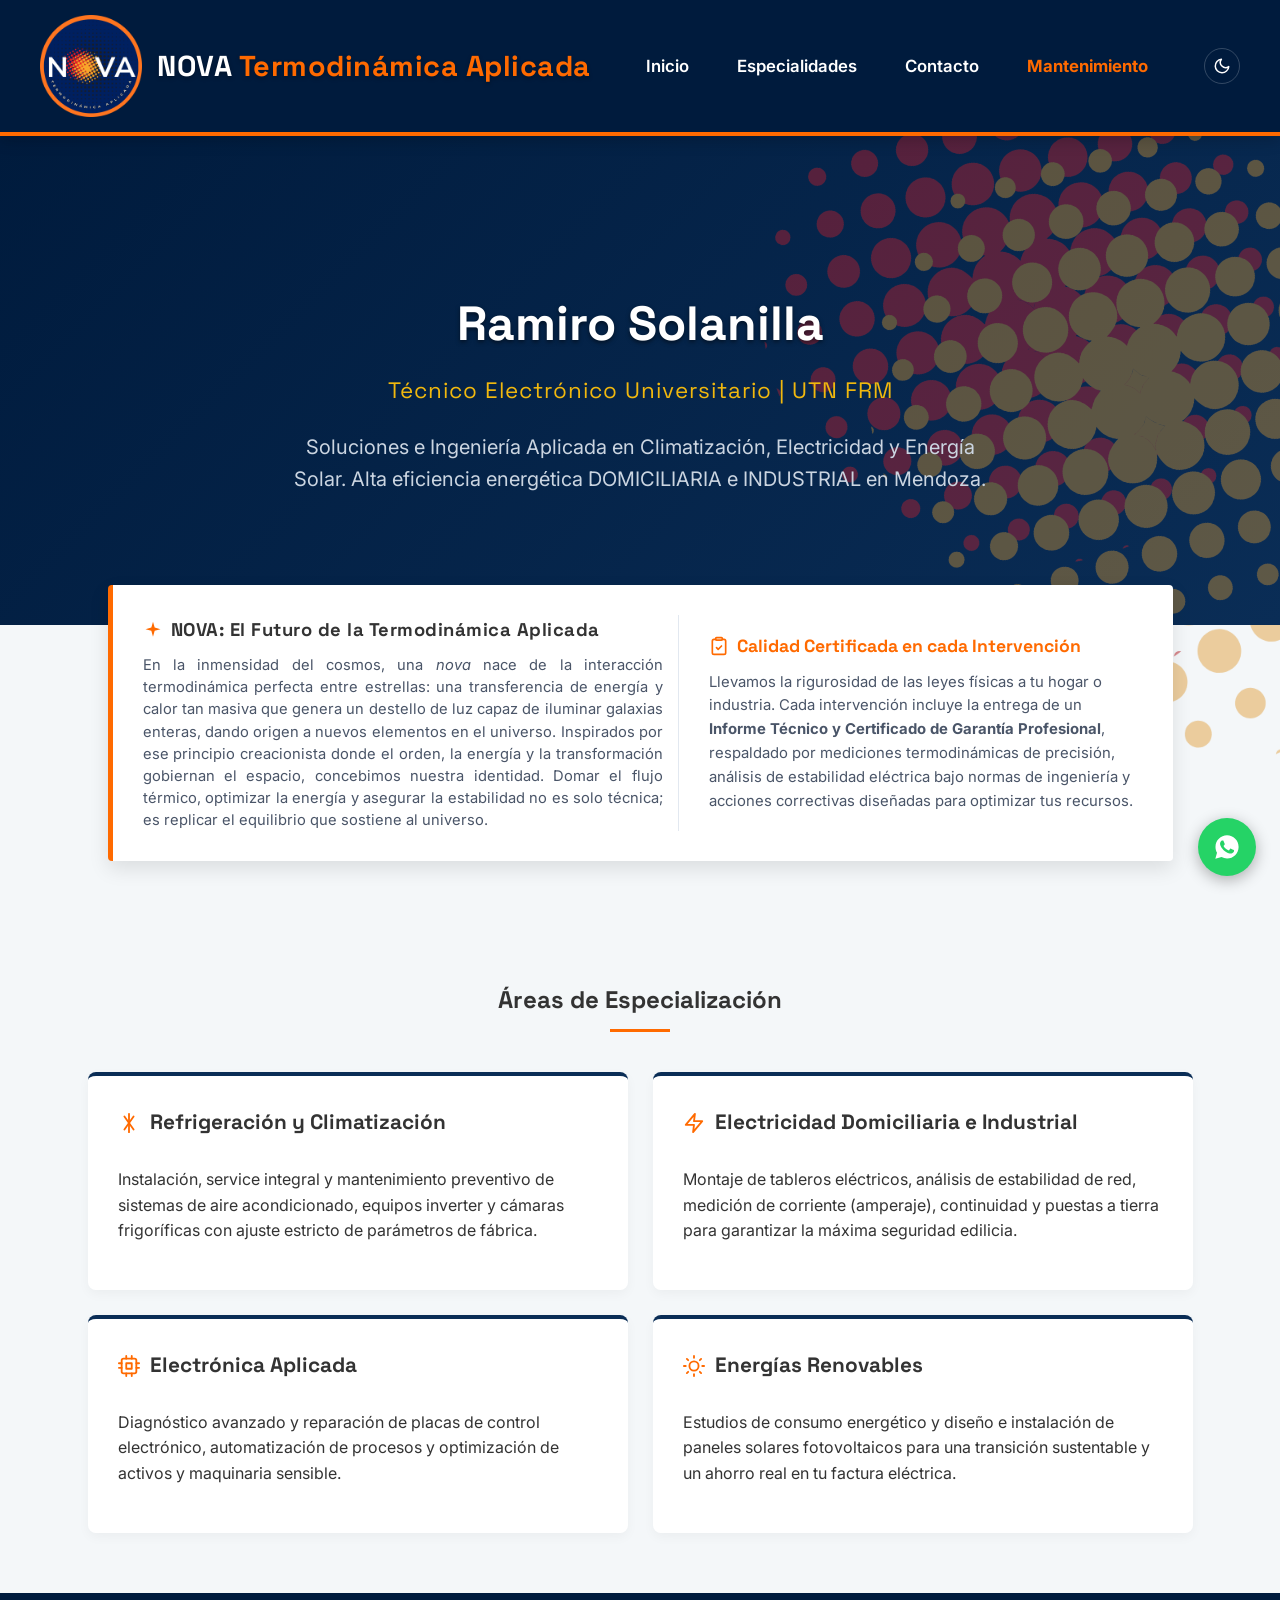
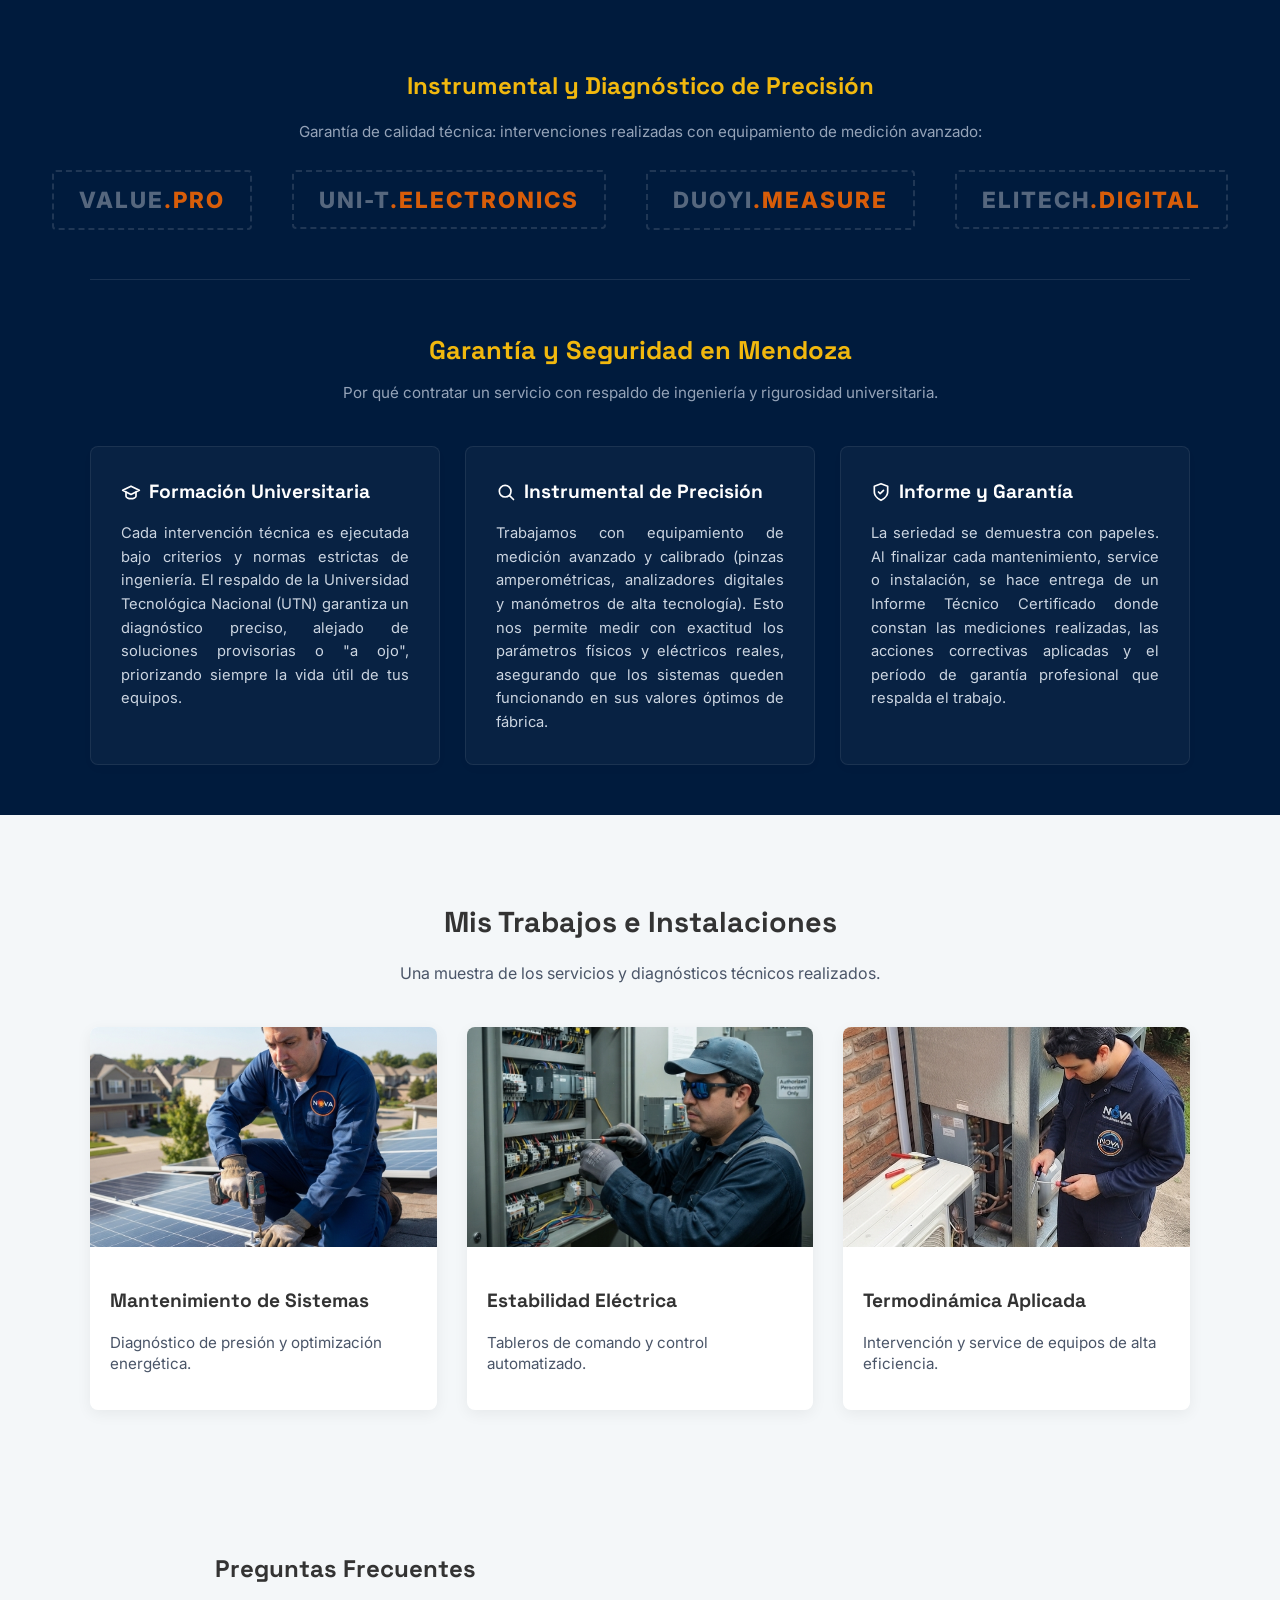
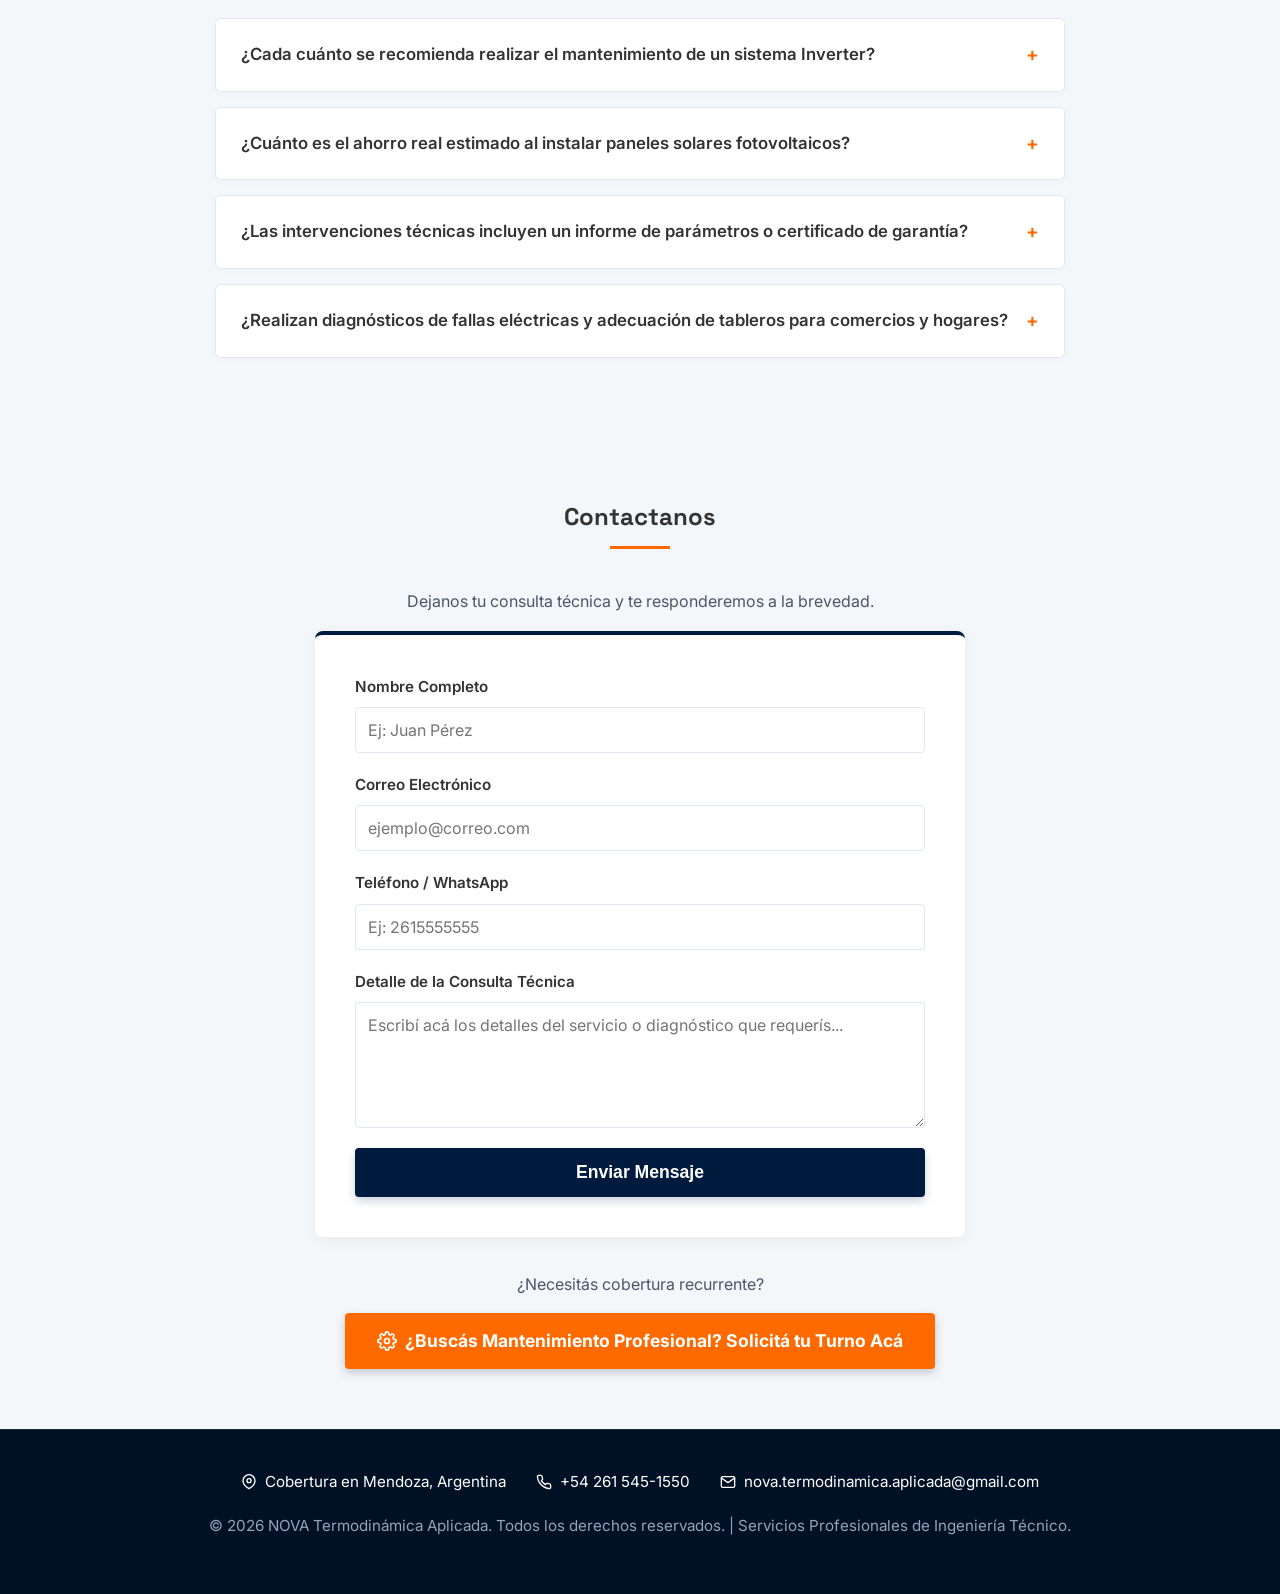
==== index.html @ b0950190 "Enrutar los envios de Sheet Monkey a las pestañas contacto/mantenimiento Sin indicar la pestaña dest" ====
<!DOCTYPE html>
<html lang="es">
<head>
    <meta charset="UTF-8">
    <meta name="viewport" content="width=device-width, initial-scale=1.0">
    <title>NOVA Termodinámica Aplicada | Ingeniería y Servicios Técnicos</title>

    <meta name="description" content="NOVA Termodinámica Aplicada: servicios técnicos de refrigeración, climatización, electricidad industrial y domiciliaria, electrónica aplicada y energías renovables en Mendoza, Argentina. Diagnóstico de precisión y garantía profesional en cada intervención.">
    <meta property="og:type" content="website">
    <meta property="og:title" content="NOVA Termodinámica Aplicada | Ingeniería y Servicios Técnicos">
    <meta property="og:description" content="Soluciones e ingeniería aplicada en climatización, electricidad y energía solar en Mendoza. Diagnóstico de precisión y garantía profesional.">
    <meta property="og:image" content="https://nova-soluciones.vercel.app/imagenes/logo-nova.png">
    <meta property="og:url" content="https://nova-soluciones.vercel.app/">
    <meta property="og:locale" content="es_AR">
    <meta name="twitter:card" content="summary">

    <link rel="icon" type="image/png" href="imagenes/logo-nova.png">

    <link rel="preconnect" href="https://fonts.googleapis.com">
    <link rel="preconnect" href="https://fonts.gstatic.com" crossorigin>
    <link href="https://fonts.googleapis.com/css2?family=Inter:wght@400;500;600;700&family=Space+Grotesk:wght@500;600;700&display=swap" rel="stylesheet">

    <link href="https://unpkg.com/aos@2.3.1/dist/aos.css" rel="stylesheet">
    <link rel="stylesheet" href="styles.css">

</head>

<body>

    <svg style="display:none;" aria-hidden="true">
        <symbol id="icono-snowflake" viewBox="0 0 24 24" fill="none" stroke="currentColor" stroke-width="2" stroke-linecap="round" stroke-linejoin="round">
            <line x1="12" y1="2" x2="12" y2="22"/><line x1="17" y1="5" x2="7" y2="19"/><line x1="7" y1="5" x2="17" y2="19"/>
        </symbol>
        <symbol id="icono-zap" viewBox="0 0 24 24" fill="none" stroke="currentColor" stroke-width="2" stroke-linecap="round" stroke-linejoin="round">
            <polygon points="13 2 3 14 12 14 11 22 21 10 12 10 13 2"/>
        </symbol>
        <symbol id="icono-cpu" viewBox="0 0 24 24" fill="none" stroke="currentColor" stroke-width="2" stroke-linecap="round" stroke-linejoin="round">
            <rect x="4" y="4" width="16" height="16" rx="2"/><rect x="9" y="9" width="6" height="6"/>
            <line x1="9" y1="1" x2="9" y2="4"/><line x1="15" y1="1" x2="15" y2="4"/>
            <line x1="9" y1="20" x2="9" y2="23"/><line x1="15" y1="20" x2="15" y2="23"/>
            <line x1="20" y1="9" x2="23" y2="9"/><line x1="20" y1="14" x2="23" y2="14"/>
            <line x1="1" y1="9" x2="4" y2="9"/><line x1="1" y1="14" x2="4" y2="14"/>
        </symbol>
        <symbol id="icono-sun" viewBox="0 0 24 24" fill="none" stroke="currentColor" stroke-width="2" stroke-linecap="round" stroke-linejoin="round">
            <circle cx="12" cy="12" r="5"/><line x1="12" y1="1" x2="12" y2="3"/><line x1="12" y1="21" x2="12" y2="23"/>
            <line x1="4.22" y1="4.22" x2="5.64" y2="5.64"/><line x1="18.36" y1="18.36" x2="19.78" y2="19.78"/>
            <line x1="1" y1="12" x2="3" y2="12"/><line x1="21" y1="12" x2="23" y2="12"/>
            <line x1="4.22" y1="19.78" x2="5.64" y2="18.36"/><line x1="18.36" y1="5.64" x2="19.78" y2="4.22"/>
        </symbol>
        <symbol id="icono-moon" viewBox="0 0 24 24" fill="none" stroke="currentColor" stroke-width="2" stroke-linecap="round" stroke-linejoin="round">
            <path d="M21 12.79A9 9 0 1 1 11.21 3 7 7 0 0 0 21 12.79z"/>
        </symbol>
        <symbol id="icono-sparkles" viewBox="0 0 24 24" fill="currentColor">
            <path d="M12 2 14 9 21 11 14 13 12 20 10 13 3 11 10 9 Z"/>
        </symbol>
        <symbol id="icono-clipboard-check" viewBox="0 0 24 24" fill="none" stroke="currentColor" stroke-width="2" stroke-linecap="round" stroke-linejoin="round">
            <path d="M9 2h6a1 1 0 0 1 1 1v1a1 1 0 0 1-1 1H9a1 1 0 0 1-1-1V3a1 1 0 0 1 1-1z"/>
            <path d="M8 4H6a2 2 0 0 0-2 2v14a2 2 0 0 0 2 2h12a2 2 0 0 0 2-2V6a2 2 0 0 0-2-2h-2"/>
            <polyline points="9 14 11 16 15 12"/>
        </symbol>
        <symbol id="icono-graduation-cap" viewBox="0 0 24 24" fill="none" stroke="currentColor" stroke-width="2" stroke-linecap="round" stroke-linejoin="round">
            <path d="M22 10 12 5 2 10l10 5 10-5z"/><path d="M6 12v5c0 1.5 3 3 6 3s6-1.5 6-3v-5"/>
        </symbol>
        <symbol id="icono-search" viewBox="0 0 24 24" fill="none" stroke="currentColor" stroke-width="2" stroke-linecap="round" stroke-linejoin="round">
            <circle cx="11" cy="11" r="7"/><line x1="21" y1="21" x2="16.65" y2="16.65"/>
        </symbol>
        <symbol id="icono-shield-check" viewBox="0 0 24 24" fill="none" stroke="currentColor" stroke-width="2" stroke-linecap="round" stroke-linejoin="round">
            <path d="M12 22s8-4 8-10V5l-8-3-8 3v7c0 6 8 10 8 10z"/><polyline points="9 12 11 14 15 10"/>
        </symbol>
        <symbol id="icono-settings" viewBox="0 0 24 24" fill="none" stroke="currentColor" stroke-width="2" stroke-linecap="round" stroke-linejoin="round">
            <circle cx="12" cy="12" r="3"/>
            <path d="M19.4 15a1.65 1.65 0 0 0 .33 1.82l.06.06a2 2 0 1 1-2.83 2.83l-.06-.06a1.65 1.65 0 0 0-1.82-.33 1.65 1.65 0 0 0-1 1.51V21a2 2 0 0 1-4 0v-.09A1.65 1.65 0 0 0 9 19.4a1.65 1.65 0 0 0-1.82.33l-.06.06a2 2 0 1 1-2.83-2.83l.06-.06a1.65 1.65 0 0 0 .33-1.82 1.65 1.65 0 0 0-1.51-1H3a2 2 0 0 1 0-4h.09A1.65 1.65 0 0 0 4.6 9a1.65 1.65 0 0 0-.33-1.82l-.06-.06a2 2 0 1 1 2.83-2.83l.06.06a1.65 1.65 0 0 0 1.82.33H9a1.65 1.65 0 0 0 1-1.51V3a2 2 0 0 1 4 0v.09a1.65 1.65 0 0 0 1 1.51 1.65 1.65 0 0 0 1.82-.33l.06-.06a2 2 0 1 1 2.83 2.83l-.06.06a1.65 1.65 0 0 0-.33 1.82V9a1.65 1.65 0 0 0 1.51 1H21a2 2 0 0 1 0 4h-.09a1.65 1.65 0 0 0-1.51 1z"/>
        </symbol>
        <symbol id="icono-map-pin" viewBox="0 0 24 24" fill="none" stroke="currentColor" stroke-width="2" stroke-linecap="round" stroke-linejoin="round">
            <path d="M21 10c0 7-9 12-9 12s-9-5-9-12a9 9 0 0 1 18 0z"/><circle cx="12" cy="10" r="3"/>
        </symbol>
        <symbol id="icono-phone" viewBox="0 0 24 24" fill="none" stroke="currentColor" stroke-width="2" stroke-linecap="round" stroke-linejoin="round">
            <path d="M22 16.92v3a2 2 0 0 1-2.18 2 19.79 19.79 0 0 1-8.63-3.07 19.5 19.5 0 0 1-6-6 19.79 19.79 0 0 1-3.07-8.67A2 2 0 0 1 4.11 2h3a2 2 0 0 1 2 1.72c.127.96.361 1.903.7 2.81a2 2 0 0 1-.45 2.11L8.09 9.91a16 16 0 0 0 6 6l1.27-1.27a2 2 0 0 1 2.11-.45c.907.339 1.85.573 2.81.7A2 2 0 0 1 22 16.92z"/>
        </symbol>
        <symbol id="icono-mail" viewBox="0 0 24 24" fill="none" stroke="currentColor" stroke-width="2" stroke-linecap="round" stroke-linejoin="round">
            <path d="M4 4h16c1.1 0 2 .9 2 2v12c0 1.1-.9 2-2 2H4c-1.1 0-2-.9-2-2V6c0-1.1.9-2 2-2z"/><polyline points="22,6 12,13 2,6"/>
        </symbol>
    </svg>

    <header>
        <div class="logo-contenedor">
            <img src="imagenes/logo-nova.png" alt="Logo NOVA Termodinámica Aplicada" class="logo-img img-lightbox">
            <h1 class="logo-texto">NOVA <span>Termodinámica Aplicada</span></h1>
        </div>
        <nav>
            <a href="#inicio">Inicio</a>
            <a href="#servicios">Especialidades</a>
            <a href="#contacto">Contacto</a>
            <a href="servicios.html" style="color: #ff6a00; font-weight: bold;">Mantenimiento</a>
        </nav>
        <button id="btn-color" class="btn-modo-oscuro" title="Cambiar modo de color"><svg width="18" height="18"><use href="#icono-moon"></use></svg></button>
    </header>

    <section id="inicio" class="hero">
        <h2>Ramiro Solanilla</h2>
        <h3>Técnico Electrónico Universitario | UTN FRM</h3>
        <p>Soluciones e Ingeniería Aplicada en Climatización, Electricidad y Energía Solar. Alta eficiencia energética DOMICILIARIA e INDUSTRIAL en Mendoza.</p>
    </section>

    <div class="badge-garantia" data-aos="fade-up">
        <div style="display: flex; flex-wrap: wrap; gap: 30px; align-items: center;">
            <div style="flex: 1.2; min-width: 280px; padding-right: 15px; border-right: 1px solid var(--borde-tarjeta);">
                <h4 style="margin: 0 0 10px 0; color: var(--texto-principal); font-size: 1.15em; letter-spacing: 0.5px; display: flex; align-items: center; gap: 8px;">
                    <svg width="20" height="20" style="color: #ff6a00; flex-shrink: 0;"><use href="#icono-sparkles"></use></svg> NOVA: El Futuro de la Termodinámica Aplicada
                </h4>
                <p style="margin: 0; font-size: 0.92em; color: var(--texto-mutado); text-align: justify; line-height: 1.5;">
                    En la inmensidad del cosmos, una <em>nova</em> nace de la interacción termodinámica perfecta entre estrellas: una transferencia de energía y calor tan masiva que genera un destello de luz capaz de iluminar galaxias enteras, dando origen a nuevos elementos en el universo. Inspirados por ese principio creacionista donde el orden, la energía y la transformación gobiernan el espacio, concebimos nuestra identidad. Domar el flujo térmico, optimizar la energía y asegurar la estabilidad no es solo técnica; es replicar el equilibrio que sostiene al universo.
                </p>
            </div>
            
            <div style="flex: 1; min-width: 280px;">
                <h4 style="margin: 0 0 10px 0; color: #ff6a00; font-size: 1.1em; display: flex; align-items: center; gap: 8px;">
                    <svg width="20" height="20" style="flex-shrink: 0;"><use href="#icono-clipboard-check"></use></svg> Calidad Certificada en cada Intervención
                </h4>
                <p style="margin: 0; font-size: 0.93em; color: var(--texto-mutado); line-height: 1.6;">
                    Llevamos la rigurosidad de las leyes físicas a tu hogar o industria. Cada intervención incluye la entrega de un <strong>Informe Técnico y Certificado de Garantía Profesional</strong>, respaldado por mediciones termodinámicas de precisión, análisis de estabilidad eléctrica bajo normas de ingeniería y acciones correctivas diseñadas para optimizar tus recursos.
                </p>
            </div>
        </div>
    </div>

    <section id="servicios" class="seccion">
        <h2 data-aos="fade-up">Áreas de Especialización</h2>
        <div class="servicios-grid">
            <div class="tarjeta" data-aos="fade-up" data-aos-delay="100">
                <h4><svg width="22" height="22" class="icono-marca"><use href="#icono-snowflake"></use></svg> Refrigeración y Climatización</h4>
                <p>Instalación, service integral y mantenimiento preventivo de sistemas de aire acondicionado, equipos inverter y cámaras frigoríficas con ajuste estricto de parámetros de fábrica.</p>
            </div>
            <div class="tarjeta" data-aos="fade-up" data-aos-delay="200">
                <h4><svg width="22" height="22" class="icono-marca"><use href="#icono-zap"></use></svg> Electricidad Domiciliaria e Industrial</h4>
                <p>Montaje de tableros eléctricos, análisis de estabilidad de red, medición de corriente (amperaje), continuidad y puestas a tierra para garantizar la máxima seguridad edilicia.</p>
            </div>
            <div class="tarjeta" data-aos="fade-up" data-aos-delay="300">
                <h4><svg width="22" height="22" class="icono-marca"><use href="#icono-cpu"></use></svg> Electrónica Aplicada</h4>
                <p>Diagnóstico avanzado y reparación de placas de control electrónico, automatización de procesos y optimización de activos y maquinaria sensible.</p>
            </div>
            <div class="tarjeta" data-aos="fade-up" data-aos-delay="400">
                <h4><svg width="22" height="22" class="icono-marca"><use href="#icono-sun"></use></svg> Energías Renovables</h4>
                <p>Estudios de consumo energético y diseño e instalación de paneles solares fotovoltaicos para una transición sustentable y un ahorro real en tu factura eléctrica.</p>
            </div>
        </div>
    </section>

    <!-- Sección de Instrumental y Respaldo Técnico Unificada -->
    <section id="aliados" class="sponsors">
        <h3 data-aos="fade-up">Instrumental y Diagnóstico de Precisión</h3>
        <p data-aos="fade-up" data-aos-delay="100">Garantía de calidad técnica: intervenciones realizadas con equipamiento de medición avanzado:</p>
        
        <div class="sponsors-grid" style="margin-bottom: 50px;">
            <div class="marca-item" data-aos="zoom-in" data-aos-delay="200">VALUE<span>.PRO</span></div>
            <div class="marca-item" data-aos="zoom-in" data-aos-delay="300">UNI-T<span>.ELECTRONICS</span></div>
            <div class="marca-item" data-aos="zoom-in" data-aos-delay="400">DUOYI<span>.MEASURE</span></div>
            <div class="marca-item" data-aos="zoom-in" data-aos-delay="500">ELITECH<span>.DIGITAL</span></div>
        </div>

        <!-- Bloque de Compromiso y Garantía adaptado al fondo oscuro -->
        <div style="max-width: 1100px; margin: 0 auto; border-top: 1px solid rgba(255,255,255,0.1); padding-top: 50px;">
            <h4 data-aos="fade-up" style="color: #f1b80e; font-size: 1.6em; margin-top: 0; margin-bottom: 10px;">Garantía y Seguridad en Mendoza</h4>
            <p data-aos="fade-up" data-aos-delay="100" style="color: #94a3b8; max-width: 700px; margin: 0 auto 40px auto; font-size: 0.95em;">
                Por qué contratar un servicio con respaldo de ingeniería y rigurosidad universitaria.
            </p>

            <div class="testimonios-grid" style="margin-top: 0;">
                
                <div class="tarjeta-testimonio" data-aos="fade-up" data-aos-delay="150" style="background: rgba(255,255,255,0.03); border-color: rgba(255,255,255,0.08);">
                    <div>
                        <h4 style="margin: 0 0 15px 0; color: #ffffff; font-size: 1.2em; display: flex; align-items: center; gap: 8px;"><svg width="20" height="20"><use href="#icono-graduation-cap"></use></svg> Formación Universitaria</h4>
                        <p class="texto-testimonio" style="font-style: normal; text-align: justify; color: #cbd5e1; margin-bottom: 0; font-size: 0.92rem; line-height: 1.6;">
                            Cada intervención técnica es ejecutada bajo criterios y normas estrictas de ingeniería. El respaldo de la Universidad Tecnológica Nacional (UTN) garantiza un diagnóstico preciso, alejado de soluciones provisorias o "a ojo", priorizando siempre la vida útil de tus equipos.
                        </p>
                    </div>
                </div>

                <div class="tarjeta-testimonio" data-aos="fade-up" data-aos-delay="250" style="background: rgba(255,255,255,0.03); border-color: rgba(255,255,255,0.08);">
                    <div>
                        <h4 style="margin: 0 0 15px 0; color: #ffffff; font-size: 1.2em; display: flex; align-items: center; gap: 8px;"><svg width="20" height="20"><use href="#icono-search"></use></svg> Instrumental de Precisión</h4>
                        <p class="texto-testimonio" style="font-style: normal; text-align: justify; color: #cbd5e1; margin-bottom: 0; font-size: 0.92rem; line-height: 1.6;">
                            Trabajamos con equipamiento de medición avanzado y calibrado (pinzas amperométricas, analizadores digitales y manómetros de alta tecnología). Esto nos permite medir con exactitud los parámetros físicos y eléctricos reales, asegurando que los sistemas queden funcionando en sus valores óptimos de fábrica.
                        </p>
                    </div>
                </div>

                <div class="tarjeta-testimonio" data-aos="fade-up" data-aos-delay="350" style="background: rgba(255,255,255,0.03); border-color: rgba(255,255,255,0.08);">
                    <div>
                        <h4 style="margin: 0 0 15px 0; color: #ffffff; font-size: 1.2em; display: flex; align-items: center; gap: 8px;"><svg width="20" height="20"><use href="#icono-shield-check"></use></svg> Informe y Garantía</h4>
                        <p class="texto-testimonio" style="font-style: normal; text-align: justify; color: #cbd5e1; margin-bottom: 0; font-size: 0.92rem; line-height: 1.6;">
                            La seriedad se demuestra con papeles. Al finalizar cada mantenimiento, service o instalación, se hace entrega de un Informe Técnico Certificado donde constan las mediciones realizadas, las acciones correctivas aplicadas y el período de garantía profesional que respalda el trabajo.
                        </p>
                    </div>
                </div>

            </div>
        </div>
    </section>

    <section id="galeria" class="seccion-galeria">
        <h2 data-aos="fade-up">Mis Trabajos e Instalaciones</h2>
        <p class="subtitulo-galeria" data-aos="fade-up" data-aos-delay="100">Una muestra de los servicios y diagnósticos técnicos realizados.</p>

        <div class="contenedor-grid">
            <div class="tarjeta-foto" data-aos="fade-up" data-aos-delay="100">
                <img src="imagenes/mantenimiento.png" alt="Mantenimiento de Sistemas" class="img-lightbox">
                <div class="info-foto">
                    <h3>Mantenimiento de Sistemas</h3>
                    <p>Diagnóstico de presión y optimización energética.</p>
                </div>
            </div>
            <div class="tarjeta-foto" data-aos="fade-up" data-aos-delay="250">
                <img src="imagenes/tablero.png" alt="Estabilidad Eléctrica" class="img-lightbox">
                <div class="info-foto">
                    <h3>Estabilidad Eléctrica</h3>
                    <p>Tableros de comando y control automatizado.</p>
                </div>
            </div>
            <div class="tarjeta-foto" data-aos="fade-up" data-aos-delay="400">
                <img src="imagenes/termo.png" alt="Termodinámica Aplicada" class="img-lightbox">
                <div class="info-foto">
                    <h3>Termodinámica Aplicada</h3>
                    <p>Intervención y service de equipos de alta eficiencia.</p>
                </div>
            </div>
        </div> 
    </section>

    <section id="faq" class="seccion-faq">
        <h2 data-aos="fade-up">Preguntas Frecuentes</h2>
        <div class="contenedor-acordeon" data-aos="fade-up" data-aos-delay="150">
            
            <div class="item-faq">
                <div class="pregunta-faq">
                    ¿Cada cuánto se recomienda realizar el mantenimiento de un sistema Inverter?
                    <span class="icono-faq">+</span>
                </div>
                <div class="respuesta-faq">
                    Para garantizar la máxima eficiencia energética y prolongar la vida útil de los componentes electrónicos, se recomienda un mantenimiento preventivo integral <strong>al menos una vez al año</strong> (idealmente antes del inicio de la temporada de verano o invierno). En entornos comerciales o industriales con alta exigencia, la revisión debe ser semestral. Esto incluye limpieza profunda de evaporadores, control de presión de refrigerante y verificación de consumos eléctricos.
                </div>
            </div>

            <div class="item-faq">
                <div class="pregunta-faq">
                    ¿Cuánto es el ahorro real estimado al instalar paneles solares fotovoltaicos?
                    <span class="icono-faq">+</span>
                </div>
                <div class="respuesta-faq">
                    Mendoza cuenta con una de las mejores radiaciones solares del país. Dependiendo del tipo de instalación (On-Grid o híbrida) y de tus hábitos de consumo, podés reducir <strong>entre un 50% y un 80% el costo de tu factura eléctrica</strong>. Además, al optimizar la termodinámica general de la propiedad, el recupero de la inversión es altamente eficiente a mediano plazo.
                </div>
            </div>

            <div class="item-faq">
                <div class="pregunta-faq">
                    ¿Las intervenciones técnicas incluyen un informe de parámetros o certificado de garantía?
                    <span class="icono-faq">+</span>
                </div>
                <div class="respuesta-faq">
                    <strong>Sí, absolutamente.</strong> Como pilar de rigurosidad de NOVA, cada servicio técnico, montaje de tablero o instalación finaliza con la entrega de un <strong>Informe Técnico Certificado</strong>. En él se detallan las mediciones de precisión realizadas (amperaje, aislamiento de puestas a tierra, presiones físicas), las acciones correctivas aplicadas y el período de garantía profesional que respalda el trabajo bajo normas de ingeniería.
                </div>
            </div>

            <div class="item-faq">
                <div class="pregunta-faq">
                    ¿Realizan diagnósticos de fallas eléctricas y adecuación de tableros para comercios y hogares?
                    <span class="icono-faq">+</span>
                </div>
                <div class="respuesta-faq">
                    Sí. Realizamos la revisión, ordenamiento y mantenimiento preventivo de tableros eléctricos existentes, detección de fugas, cortocircuitos y equilibrio de cargas monofásicas o bifásicas. Nuestro objetivo es optimizar el consumo de tus equipos (evitando saltos térmicos imprevistos) y asegurar que tu instalación eléctrica responda de manera segura ante las exigencias de los sistemas de climatización modernos.
                </div>
            </div>

        </div>
    </section>

    <section id="contacto" class="seccion">
        <!-- Título agrandado con la clase titulo-seccion -->
        <h2 data-aos="fade-up" class="titulo-seccion">Contactanos</h2>
        
        <p style="text-align: center; color: var(--texto-mutado);" class="subtitulo-contacto" data-aos="fade-up" data-aos-delay="100">
            Dejanos tu consulta técnica y te responderemos a la brevedad.
        </p>
        
        <!-- Contenedor del formulario -->
        <div class="contacto-contenedor" data-aos="fade-left">
            <form action="https://formsubmit.co/nova.termodinamica.aplicada@gmail.com" method="POST" class="formulario-contacto">

                <input type="hidden" name="origen" value="Web-Contacto-Principal">
                <input type="hidden" name="_next" value="https://nova-soluciones.vercel.app/gracias.html">
                <input type="hidden" name="_captcha" value="false">

                <div class="grupo-input">
                    <label for="nombre">Nombre Completo</label>
                    <input type="text" id="nombre" name="nombre" placeholder="Ej: Juan Pérez" required>
                </div>

                <div class="grupo-input">
                    <label for="email">Correo Electrónico</label>
                    <input type="email" id="email" name="email" placeholder="ejemplo@correo.com" required>
                </div>

                <div class="grupo-input">
                    <label for="telefono">Teléfono / WhatsApp</label>
                    <input type="tel" id="telefono" name="telefono" placeholder="Ej: 2615555555">
                </div>

                <div class="grupo-input">
                    <label for="mensaje">Detalle de la Consulta Técnica</label>
                    <textarea id="mensaje" name="mensaje" rows="5" placeholder="Escribí acá los detalles del servicio o diagnóstico que requerís..." required></textarea>
                </div>

                <button type="submit" class="btn-enviar">Enviar Mensaje</button>
            </form>
        </div>

        <!-- El botón naranja movido al final del cuadro -->
        <div style="text-align: center; margin-top: 35px;" data-aos="fade-up">
            <p class="subtitulo-contacto" style="margin-bottom: 15px; color: var(--texto-mutado);">¿Necesitás cobertura recurrente?</p>
            <a href="servicios.html" class="btn-enviar" style="text-decoration: none; display: inline-flex; align-items: center; justify-content: center; gap: 8px; width: auto; padding: 14px 32px; background-color: #ff6a00; border-color: #ff6a00;">
                <svg width="20" height="20" style="flex-shrink: 0;"><use href="#icono-settings"></use></svg> ¿Buscás Mantenimiento Profesional? Solicitá tu Turno Acá
            </a>
        </div>
    </section>

    <div id="lightbox" class="lightbox-modal">
        <span class="lightbox-cerrar" id="lightbox-cerrar">&times;</span>
        <img class="lightbox-imagen" id="lightbox-img" src="" alt="Vista ampliada">
    </div>

    <a href="https://wa.me/5492615451550?text=Hola%20Ramiro%2C%20visit%C3%A9%20tu%20p%C3%A1gina%20web%20y%20me%20gustar%C3%ADa%20solicitar%20informaci%C3%B3n%20sobre%20el%20siguiente%20proyecto"
       class="whatsapp-flotante" target="_blank" rel="noopener" aria-label="Contactar por WhatsApp">
        <svg viewBox="0 0 24 24" width="28" height="28" fill="#ffffff" aria-hidden="true">
            <path d="M12.04 2C6.58 2 2.13 6.45 2.13 11.91c0 1.75.46 3.45 1.32 4.95L2 22l5.29-1.39a9.87 9.87 0 0 0 4.75 1.21h.01c5.46 0 9.9-4.45 9.9-9.91C21.96 6.45 17.5 2 12.04 2zm5.8 14.15c-.25.7-1.24 1.28-1.99 1.44-.53.11-1.22.2-3.55-.76-2.98-1.23-4.9-4.24-5.05-4.44-.15-.2-1.21-1.61-1.21-3.07 0-1.46.77-2.18 1.04-2.48.27-.3.6-.37.8-.37.2 0 .4 0 .57.01.18.01.43-.07.67.51.25.6.85 2.06.92 2.21.07.15.12.33.02.53-.1.2-.15.33-.3.5-.15.18-.31.4-.44.53-.15.15-.3.3-.13.6.17.3.76 1.25 1.63 2.02 1.12 1 2.06 1.31 2.36 1.46.3.15.48.13.66-.08.18-.2.75-.87.95-1.17.2-.3.4-.25.66-.15.27.1 1.71.81 2 .96.3.15.49.22.56.34.08.13.08.72-.17 1.42z"/>
        </svg>
    </a>

    <footer>
        <div class="info-contacto">
            <span><svg width="16" height="16"><use href="#icono-map-pin"></use></svg> Cobertura en Mendoza, Argentina</span>
            <span><svg width="16" height="16"><use href="#icono-phone"></use></svg> +54 261 545-1550</span>
            <span><svg width="16" height="16"><use href="#icono-mail"></use></svg> nova.termodinamica.aplicada@gmail.com</span>
        </div>
        <p>&copy; 2026 NOVA Termodinámica Aplicada. Todos los derechos reservados. | Servicios Profesionales de Ingeniería Técnico.</p>
    </footer>

    <script src="https://unpkg.com/aos@2.3.1/dist/aos.js"></script>

    <script>
        // Ajusta el espacio superior según la altura real del header fijo (cambia entre PC y celular)
        function ajustarAlturaHeader() {
            const header = document.querySelector('header');
            if (header) {
                document.documentElement.style.setProperty('--header-height', header.offsetHeight + 'px');
            }
        }
        ajustarAlturaHeader();
        window.addEventListener('load', ajustarAlturaHeader);
        window.addEventListener('resize', ajustarAlturaHeader);

        // Copia en paralelo a Sheet Monkey (planilla de Google Sheets) cada vez que
        // se envía el formulario. No reemplaza el envío normal a formsubmit.co (que
        // sigue mandando el correo y sigue redirigiendo a gracias.html): esto solo
        // agrega una copia de los mismos datos a la planilla. keepalive:true hace
        // que el pedido termine de enviarse aunque la página ya esté navegando.
        // x-sheetmonkey-insert-worksheet apunta el envío a la pestaña "contacto"
        // (si no se indica, Sheet Monkey escribe en la primera pestaña de la planilla).
        document.querySelectorAll('.formulario-contacto').forEach(form => {
            form.addEventListener('submit', () => {
                try {
                    const datos = new FormData(form);
                    datos.delete('_next');
                    datos.delete('_captcha');
                    datos.append('x-sheetmonkey-insert-worksheet', 'contacto');
                    fetch('https://api.sheetmonkey.io/form/8MqC3Yp4x15hT8q4CPdYFT', {
                        method: 'POST',
                        mode: 'no-cors',
                        keepalive: true,
                        body: datos
                    });
                } catch (e) { /* no debe bloquear el envío principal */ }
            });
        });

        // Inicialización de las animaciones AOS (con resguardo: si el CDN externo
        // falla o tarda en una red móvil, no debe tapar el resto del contenido
        // ni cortar el resto del script -dark mode, galería, FAQ- que sigue abajo)
        if (typeof AOS !== 'undefined') {
            AOS.init({
                duration: 1000,
                once: true,
            });
        } else {
            document.querySelectorAll('[data-aos]').forEach(el => el.removeAttribute('data-aos'));
        }

        // Script del Modo Oscuro
        const boton = document.getElementById('btn-color');
        boton.addEventListener('click', () => {
            document.body.classList.toggle('dark-mode');
            const icono = document.body.classList.contains('dark-mode') ? 'icono-sun' : 'icono-moon';
            boton.innerHTML = `<svg width="18" height="18"><use href="#${icono}"></use></svg>`;
        });

        // Script de la Galería Dinámica (Lightbox)
        const lightbox = document.getElementById('lightbox');
        const lightboxImg = document.getElementById('lightbox-img');
        const botonCerrar = document.getElementById('lightbox-cerrar');
        const imagenesGaleria = document.querySelectorAll('.img-lightbox');

        imagenesGaleria.forEach(imagen => {
            imagen.addEventListener('click', () => {
                lightbox.classList.add('active'); 
                lightboxImg.src = imagen.src;      
                document.body.style.overflow = 'hidden'; 
            });
        });

        const cerrarLightbox = () => {
            lightbox.classList.remove('active');
            document.body.style.overflow = ''; 
        };

        botonCerrar.addEventListener('click', cerrarLightbox);
        lightbox.addEventListener('click', (e) => {
            if (e.target === lightbox) {
                cerrarLightbox();
            }
        });

        // Script de la sección FAQ (Acordeón Interactivo)
        const preguntas = document.querySelectorAll('.pregunta-faq');

        preguntas.forEach(pregunta => {
            pregunta.addEventListener('click', () => {
                const itemActual = pregunta.parentElement;
                const respuestaActual = itemActual.querySelector('.respuesta-faq');
                
                document.querySelectorAll('.item-faq').forEach(item => {
                    if (item !== itemActual && item.classList.contains('activo')) {
                        item.classList.remove('activo');
                        item.querySelector('.respuesta-faq').style.maxHeight = null;
                    }
                });

                itemActual.classList.toggle('activo');

                if (itemActual.classList.contains('activo')) {
                    respuestaActual.style.maxHeight = respuestaActual.scrollHeight + "px";
                } else {
                    respuestaActual.style.maxHeight = null;
                }
            });
        });
    </script>
</body>
---- styles.css ----
/* Paleta de colores NOVA */
        :root {
            --azul-oscuro: #001b3d;
            --azul-medio: #0a2d56;
            --naranja: #ff6a00;
            --amarillo: #f1b80e;
            --gris-claro: #f4f7f9;
            --blanco: #ffffff;
            --texto-principal: #333333;
            --texto-mutado: #4a5568;
            --borde-tarjeta: #e2e8f0;
            --fondo-tarjeta: #ffffff;
            --fondo-input: #ffffff; /* Color base para las cajas del formulario */
            --header-height: 140px; /* Se recalcula en JS según la altura real del header */
        }

        html {
            scroll-padding-top: var(--header-height); /* Evita que el header fijo tape los anclajes (#servicios, #contacto, etc.) */
            overflow-x: hidden; /* Sin esto, en Chrome mobile el viewport usado para el header fijo (width:100%) se
                                    ensancha hasta el contenido que se anima fuera de pantalla (AOS), cortando el menú */
        }

        /* Variables para Modo Oscuro */
        body.dark-mode {
            --azul-oscuro: #0b1329; 
            --azul-medio: #1e293b;
            --gris-claro: #0f172a;
            --texto-principal: #f1f5f9;
            --texto-mutado: #cbd5e1;
            --fondo-tarjeta: #0b1329;
            --borde-tarjeta: #1e293b;
            --blanco: #0b1329;
            --fondo-input: #1e293b; /* Las cajas se vuelven oscuras en modo noche */
        }

        body {
            font-family: 'Inter', 'Segoe UI', Tahoma, Geneva, Verdana, sans-serif;
            margin: 0;
            padding-top: var(--header-height); /* Deja lugar para el header fijo, siempre visible arriba */
            color: var(--texto-principal);
            line-height: 1.6;
            background-color: var(--gris-claro);
            transition: background-color 0.3s, color 0.3s;
            overflow-x: hidden;
            position: relative;
        }

        h1, h2, h3, h4, h5, h6 {
            font-family: 'Space Grotesk', 'Segoe UI', sans-serif;
        }

        /* Fondo decorativo en su propia capa (en vez de estar directo en body) para poder
           bajarle intensidad sin afectar el color de fondo real ni el contenido. */
        body::before {
            content: '';
            position: fixed;
            inset: 0;
            background-image: url('imagenes/Fondo.png');
            background-repeat: no-repeat;
            /* Posición base limpia para pantallas chicas y celulares */
            background-position: right 30% bottom 10%;
            background-size: 650px;
            opacity: 0.55;
            filter: saturate(0.7);
            pointer-events: none;
            z-index: -1;
        }

        header {
            background: var(--azul-oscuro);
            color: #ffffff;
            padding: 15px 40px;
            display: flex;
            justify-content: space-between;
            align-items: center;
            flex-wrap: wrap;
            border-bottom: 4px solid #ff6a00;
            box-shadow: 0 4px 15px rgba(0,0,0,0.2);
            position: fixed;
            top: 0;
            left: 0;
            width: 100%;
            box-sizing: border-box;
            z-index: 1000;
            transition: background 0.3s;
        }

        .logo-contenedor {
            display: flex;
            align-items: center;
            gap: 15px;
        }

        .logo-img {
            height: 102px;
            width: auto;
            object-fit: contain;
            display: block;
            cursor: pointer;
        }

        .logo-texto {
            font-size: 1.8em; 
            font-weight: bold;
            letter-spacing: 0.5px;
            text-shadow: 0 2px 4px rgba(0,0,0,0.3);
            margin: 0;
            color: #ffffff;
        }
        .logo-texto span { color: #ff6a00; }

        nav {
            display: flex;
            align-items: center;
        }

        nav a { 
            color: #ffffff; 
            margin-left: 20px; 
            text-decoration: none; 
            font-weight: 600; 
            font-size: 1.05em;
            transition: 0.3s;
            padding: 8px 14px;
            border-radius: 4px;
        }
        nav a:hover { color: var(--azul-oscuro); background-color: #ffffff; }

        .btn-modo-oscuro {
            background: transparent;
            border: 1px solid rgba(255, 255, 255, 0.2);
            color: #ffffff;
            padding: 0;
            border-radius: 50%;
            cursor: pointer;
            font-size: 1.1em;
            transition: all 0.3s ease;
            display: inline-flex;
            align-items: center;
            justify-content: center;
            width: 36px;
            height: 36px;
            box-sizing: border-box;
            margin-left: 20px; 
        }
        
        .btn-modo-oscuro:hover { 
            border-color: #ff6a00; 
            background: rgba(255, 106, 0, 0.1);
            transform: scale(1.05);
        }

        body.dark-mode .btn-modo-oscuro { 
            border-color: rgba(255, 255, 255, 0.2);
            background: transparent;
            color: #ffffff;
        }
        
        body.dark-mode .btn-modo-oscuro:hover {
            border-color: #ff6a00;
            background: rgba(255, 106, 0, 0.1);
        }

        .hero { 
            background: linear-gradient(135deg, #001b3d 0%, #0a2d56 100%);
            color: #ffffff;
            padding: 110px 20px; 
            text-align: center;
            position: relative;
            overflow: hidden;
        }
        
        .hero::after {
            content: '';
            position: absolute;
            top: -25%; 
            right: -10%;
            width: 650px; 
            height: 650px;
            background-image: url('imagenes/Fondo.png');
            background-size: contain;
            background-repeat: no-repeat;
            opacity: 0.35; 
            pointer-events: none;
            transform: rotate(15deg); 
        }

        .hero h2 { font-size: 3em; margin-bottom: 10px; position: relative; z-index: 2; text-shadow: 0 2px 4px rgba(0,0,0,0.5); }
        .hero h3 { color: #f1b80e; font-weight: 400; margin-top: 0; letter-spacing: 1px; position: relative; z-index: 2; font-size: 1.4em; }
        .hero p { max-width: 700px; margin: 20px auto; font-size: 1.25em; color: #cbd5e1; position: relative; z-index: 2; }

        .badge-garantia {
            background: var(--fondo-tarjeta);
            border-left: 5px solid #ff6a00;
            padding: 30px;
            max-width: 1000px;
            margin: -40px auto 40px auto;
            border-radius: 4px;
            box-shadow: 0 8px 20px rgba(0,0,0,0.1);
            position: relative;
            z-index: 10;
            transition: background-color 0.3s;
        }

        .seccion { padding: 60px 20px; max-width: 1200px; margin: auto; position: relative; z-index: 2; }
        .seccion h2 { text-align: center; color: var(--texto-principal); margin-bottom: 40px; position: relative; }
        .seccion h2::after { content: ''; display: block; width: 60px; height: 3px; background: #ff6a00; margin: 10px auto 0 auto; }

        .servicios-grid { display: flex; flex-wrap: wrap; gap: 25px; justify-content: center; }
        .tarjeta { 
            background: var(--fondo-tarjeta);
            border-radius: 8px; 
            padding: 30px; 
            width: 45%; 
            min-width: 280px; 
            box-sizing: border-box; 
            box-shadow: 0 4px 12px rgba(0,0,0,0.04);
            border-top: 4px solid #0a2d56;
            transition: 0.3s;
        }
        body.dark-mode .tarjeta { border-top-color: #ff6a00; }
        .tarjeta:hover { transform: translateY(-5px); border-top-color: #ff6a00; box-shadow: 0 10px 25px rgba(0,0,0,0.08); }
        .tarjeta h4 { color: var(--texto-principal); font-size: 1.3em; margin-top: 0; display: flex; align-items: center; gap: 10px; }
        .icono-marca { color: #ff6a00; flex-shrink: 0; }
        svg { vertical-align: middle; }

        .sponsors { background: #001b3d; color: #ffffff; text-align: center; padding: 50px 20px; overflow: hidden; }
        .sponsors h3 { margin-bottom: 10px; color: #f1b80e; font-size: 1.5em; }
        .sponsors p { color: #94a3b8; font-size: 0.95em; margin-bottom: 25px; }
        .sponsors-grid { display: flex; justify-content: center; gap: 40px; flex-wrap: wrap; align-items: center; opacity: 0.85; }
        .marca-item { font-size: 1.4em; font-weight: 800; letter-spacing: 2px; color: rgba(255,255,255,0.4); border: 2px dashed rgba(255,255,255,0.15); padding: 10px 25px; border-radius: 4px; }
        .marca-item span { color: #ff6a00; }

        footer { background: #001126; color: #94a3b8; text-align: center; padding: 40px 20px; font-size: 0.95em; border-top: 1px solid rgba(255,255,255,0.1); position: relative; z-index: 10; }
        .info-contacto { display: flex; justify-content: center; gap: 30px; flex-wrap: wrap; margin-bottom: 20px; color: #ffffff; }
        .info-contacto span { display: flex; align-items: center; gap: 8px; }

        .seccion-galeria { padding: 60px 20px; text-align: center; background-color: var(--gris-claro); transition: background-color 0.3s; }
        .seccion-galeria h2 { color: var(--texto-principal); font-size: 1.8rem; margin-bottom: 8px; font-weight: bold; }
        .subtitulo-galeria { color: var(--texto-mutado); font-size: 1rem; margin-bottom: 40px; }

        .contenedor-grid { display: grid; grid-template-columns: repeat(auto-fit, minmax(280px, 1fr)); gap: 30px; max-width: 1100px; margin: 0 auto; }
        
        .tarjeta-foto { 
            background: var(--fondo-tarjeta); 
            border-radius: 8px; 
            overflow: hidden; 
            box-shadow: 0 4px 15px rgba(0, 0, 0, 0.06); 
            transition: transform 0.3s ease, box-shadow 0.3s ease; 
            cursor: pointer; 
        }
        .tarjeta-foto:hover { transform: translateY(-6px); box-shadow: 0 10px 25px rgba(0, 0, 0, 0.12); }
        .tarjeta-foto img { width: 100%; height: 220px; object-fit: cover; display: block; }
        .info-foto { padding: 20px; text-align: left; }
        .info-foto h3 { color: var(--texto-principal); font-size: 1.2rem; margin-bottom: 6px; font-weight: bold; }
        .info-foto p { color: var(--texto-mutado); font-size: 0.95rem; line-height: 1.4; }

        /* Estilos de la Sección FAQ (Acordeón) */
        .seccion-faq {
            padding: 60px 20px;
            max-width: 850px;
            margin: auto;
            position: relative;
            z-index: 2;
        }
        .contenedor-acordeon {
            display: flex;
            flex-direction: column;
            gap: 15px;
            margin-top: 30px;
        }
        .item-faq {
            background: var(--fondo-tarjeta);
            border: 1px solid var(--borde-tarjeta);
            border-radius: 6px;
            overflow: hidden;
            box-shadow: 0 2px 8px rgba(0,0,0,0.02);
            transition: all 0.3s ease;
        }
        .pregunta-faq {
            padding: 20px 25px;
            display: flex;
            justify-content: space-between;
            align-items: center;
            font-weight: 600;
            font-size: 1.05rem;
            color: var(--texto-principal);
            cursor: pointer;
            user-select: none;
            transition: background-color 0.2s;
        }
        .pregunta-faq:hover {
            background-color: rgba(255, 106, 0, 0.04);
        }
        .icono-faq {
            font-size: 1.2rem;
            color: #ff6a00;
            transition: transform 0.3s ease;
        }
        .respuesta-faq {
            max-height: 0;
            overflow: hidden;
            transition: max-height 0.3s ease-out, padding 0.3s ease;
            padding: 0 25px;
            color: var(--texto-mutado);
            font-size: 0.98rem;
            border-top: 1px solid transparent;
            text-align: justify;
        }
        .item-faq.activo {
            border-color: #ff6a00;
            box-shadow: 0 4px 15px rgba(255,106,0,0.08);
        }
        .item-faq.activo .icono-faq {
            transform: rotate(45deg); 
        }
        .item-faq.activo .respuesta-faq {
            padding: 20px 25px;
            border-top-color: var(--borde-tarjeta);
        }

        /* Estilos de la Sección de Testimonios Reales */
        .seccion-testimonios {
            padding: 60px 20px;
            background: rgba(0, 27, 61, 0.03);
            position: relative;
            z-index: 2;
            transition: background 0.3s;
        }
        body.dark-mode .seccion-testimonios {
            background: rgba(15, 23, 42, 0.4);
        }
        .testimonios-grid {
            display: grid;
            grid-template-columns: repeat(auto-fit, minmax(300px, 1fr));
            gap: 25px;
            max-width: 1100px;
            margin: 30px auto 0 auto;
        }
        .tarjeta-testimonio {
            background: var(--fondo-tarjeta);
            border: 1px solid var(--borde-tarjeta);
            padding: 30px;
            border-radius: 8px;
            box-shadow: 0 4px 12px rgba(0,0,0,0.02);
            text-align: left;
            display: flex;
            flex-direction: column;
            justify-content: space-between;
            transition: transform 0.3s ease;
        }
        .tarjeta-testimonio:hover {
            transform: translateY(-4px);
        }
        .estrellas {
            color: #f1b80e;
            font-size: 1.15em;
            margin-bottom: 15px;
        }
        .texto-testimonio {
            color: var(--texto-principal);
            font-style: italic;
            font-size: 0.98rem;
            margin-bottom: 20px;
            line-height: 1.5;
        }
        .autor-testimonio {
            display: flex;
            align-items: center;
            gap: 12px;
            border-top: 1px solid var(--borde-tarjeta);
            padding-top: 15px;
        }
        .inicial-autor {
            width: 40px;
            height: 40px;
            background: #0a2d56;
            color: #ffffff;
            font-weight: bold;
            border-radius: 50%;
            display: flex;
            align-items: center;
            justify-content: center;
        }
        body.dark-mode .inicial-autor {
            background: #ff6a00;
            color: #0f172a;
        }
        .info-autor h5 {
            margin: 0;
            color: var(--texto-principal);
            font-size: 0.95rem;
        }
        .info-autor span {
            color: var(--texto-mutado);
            font-size: 0.82rem;
        }

        .contacto-contenedor { max-width: 650px; margin: 0 auto; background: var(--fondo-tarjeta); padding: 40px; border-radius: 8px; box-shadow: 0 4px 15px rgba(0,0,0,0.05); border-top: 4px solid #001b3d; transition: background-color 0.3s; box-sizing: border-box; }
        body.dark-mode .contacto-contenedor { border-top-color: #ff6a00; }
        .formulario-contacto { 
            display: flex; 
            flex-direction: column; 
            gap: 20px; 
            width: 100%; 
            max-width: 600px;  /* Esto limita el ancho en PC para que no quede gigante */
            margin: 0 auto;    /* Esto lo centra automáticamente */
            box-sizing: border-box; /* Esto evita que el padding empuje el formulario fuera de la pantalla */
}
        .grupo-input { display: flex; flex-direction: column; gap: 8px; text-align: left; width: 100%; box-sizing: border-box; }
        .grupo-input label { font-weight: 600; color: var(--texto-principal); font-size: 0.95em; }

        .grupo-input input, .grupo-input textarea, .grupo-input select {
            padding: 12px; 
            border: 1px solid var(--borde-tarjeta); 
            background-color: var(--fondo-input);
            color: var(--texto-principal);
            border-radius: 4px; 
            font-family: inherit; 
            font-size: 1em; 
            transition: 0.3s; 
            width: 100%;
            box-sizing: border-box;
        }
        .grupo-input input:focus, .grupo-input textarea:focus, .grupo-input select:focus { outline: none; border-color: #ff6a00; box-shadow: 0 0 0 3px rgba(255, 106, 0, 0.15); }

        .btn-enviar { background-color: #001b3d; color: #ffffff; border: none; padding: 14px; font-size: 1.1em; font-weight: bold; border-radius: 4px; cursor: pointer; transition: 0.3s; box-shadow: 0 4px 10px rgba(0,27,61,0.2); width: 100%; }
        body.dark-mode .btn-enviar { background-color: #ff6a00; color: #0f172a; }
        .btn-enviar:hover { background-color: #0a2d56; transform: translateY(-1px); }

        /* Estilos para el Lightbox (Pantalla Completa) */
        .lightbox-modal {
            display: none; 
            position: fixed;
            z-index: 2000; 
            top: 0;
            left: 0;
            width: 100%;
            height: 100%;
            background-color: rgba(0, 17, 38, 0.92); 
            align-items: center;
            justify-content: center;
            opacity: 0;
            transition: opacity 0.3s ease;
        }
        
        .lightbox-modal.active {
            display: flex;
            opacity: 1;
        }

        .lightbox-imagen {
            max-width: 85%;
            max-height: 80vh;
            border-radius: 6px;
            box-shadow: 0 10px 30px rgba(0,0,0,0.5);
            transform: scale(0.95);
            transition: transform 0.3s ease;
        }
        
        .lightbox-modal.active .lightbox-imagen {
            transform: scale(1);
        }

        .lightbox-cerrar {
            position: absolute;
            top: 25px;
            right: 35px;
            color: #ffffff;
            font-size: 40px;
            font-weight: bold;
            cursor: pointer;
            transition: 0.2s;
            user-select: none;
        }
        .lightbox-cerrar:hover { color: #ff6a00; transform: scale(1.1); }

        /* Botón flotante de WhatsApp: fijo abajo a la derecha, siempre accesible sin importar el scroll */
        .whatsapp-flotante {
            position: fixed;
            bottom: 24px;
            right: 24px;
            width: 58px;
            height: 58px;
            background: #25d366;
            border-radius: 50%;
            display: flex;
            align-items: center;
            justify-content: center;
            box-shadow: 0 4px 15px rgba(0,0,0,0.3);
            z-index: 900;
            transition: transform 0.2s ease, box-shadow 0.2s ease;
        }
        .whatsapp-flotante:hover {
            transform: scale(1.08);
            box-shadow: 0 6px 20px rgba(0,0,0,0.4);
        }
        @media (max-width: 768px) {
            .whatsapp-flotante { width: 52px; height: 52px; bottom: 16px; right: 16px; }
        }

        @media (max-width: 768px) {
            /* Header compacto: al quedar fijo (position: fixed) en todo momento,
               su altura le resta pantalla útil de forma permanente, así que en
               celular se achica el logo y el menú se acomoda en filas cortas
               (en vez de una sola fila con scroll horizontal, que quedaba con
               botones cortados a mitad en el borde de la pantalla). */
            header { flex-direction: column; text-align: center; padding: 10px 15px; gap: 8px; }
            .logo-contenedor { flex-direction: row; justify-content: center; gap: 10px; padding-right: 42px; box-sizing: border-box; } /* deja lugar al botón de modo oscuro, que va superpuesto arriba a la derecha */
            .logo-img { height: 74px; margin: 0; }
            .logo-texto { font-size: 1.4em; }
            nav {
                display: flex;
                flex-wrap: nowrap;
                justify-content: center;
                gap: 4px;
                width: 100%;
            }
            nav a { margin: 0; padding: 5px 6px; font-size: 0.74em; background: rgba(255, 255, 255, 0.05); border-radius: 4px; white-space: nowrap; }

            .btn-modo-oscuro {
                position: absolute;
                top: 10px;
                right: 15px;
                width: 32px;
                height: 32px;
                font-size: 0.95em;
                margin-left: 0;
            }
            
            .hero { padding: 60px 15px; }
            .hero h2 { font-size: 2.2em; }
            .hero h3 { font-size: 1.2em; }
            .hero p { font-size: 1.05em; }
            body::before { background-position: center bottom; background-size: 100%; }

            /* En celular el fondo decorativo (Fondo.png) queda centrado, justo
               detrás de los títulos de sección, y se leían mal encima de los
               círculos rojos/naranjas. Se les da una placa semitransparente
               para que el texto se destaque sin perder el fondo fijo detrás. */
            .seccion h2, .seccion-faq h2 {
                display: inline-block;
                background: rgba(255, 255, 255, 0.85);
                padding: 10px 22px;
                border-radius: 10px;
                box-shadow: 0 4px 16px rgba(0,0,0,0.06);
            }
            body.dark-mode .seccion h2, body.dark-mode .seccion-faq h2 {
                background: rgba(11, 19, 41, 0.85);
            }
            /* Mismo problema con textos "mutados" (gris, más finos) que quedan
               justo sobre el fondo decorativo: "Dejanos tu consulta..." y
               "¿Necesitás cobertura recurrente?" */
            .subtitulo-contacto {
                display: block;
                width: fit-content;
                max-width: 90%;
                margin: 0 auto;
                font-weight: 700;
                background: rgba(255, 255, 255, 0.85);
                padding: 8px 18px;
                border-radius: 10px;
                box-shadow: 0 4px 16px rgba(0,0,0,0.06);
            }
            body.dark-mode .subtitulo-contacto {
                background: rgba(11, 19, 41, 0.85);
            }

            .tarjeta { width: 100%; }
            .lightbox-cerrar { top: 15px; right: 20px; font-size: 35px; }
            .pregunta-faq { padding: 16px 20px; font-size: 0.95rem; }
        }

        /* Ajuste de precisión exclusivo para pantallas de computadora */
        @media (min-width: 1024px) {
            body::before {
                background-position: calc(100% + 180px) 20%;
                background-size: 800px;
            }
        }

                @media (max-width: 768px) {
            header {
                flex-direction: column; /* Apila el logo y el menú verticalmente en celu */
                text-align: center;
            }
            .logo-contenedor {
                width: 100%;
            }
        }

        @media (max-width: 600px) {
            main {
                padding-left: 15px !important;
                padding-right: 15px !important;
            }
        }
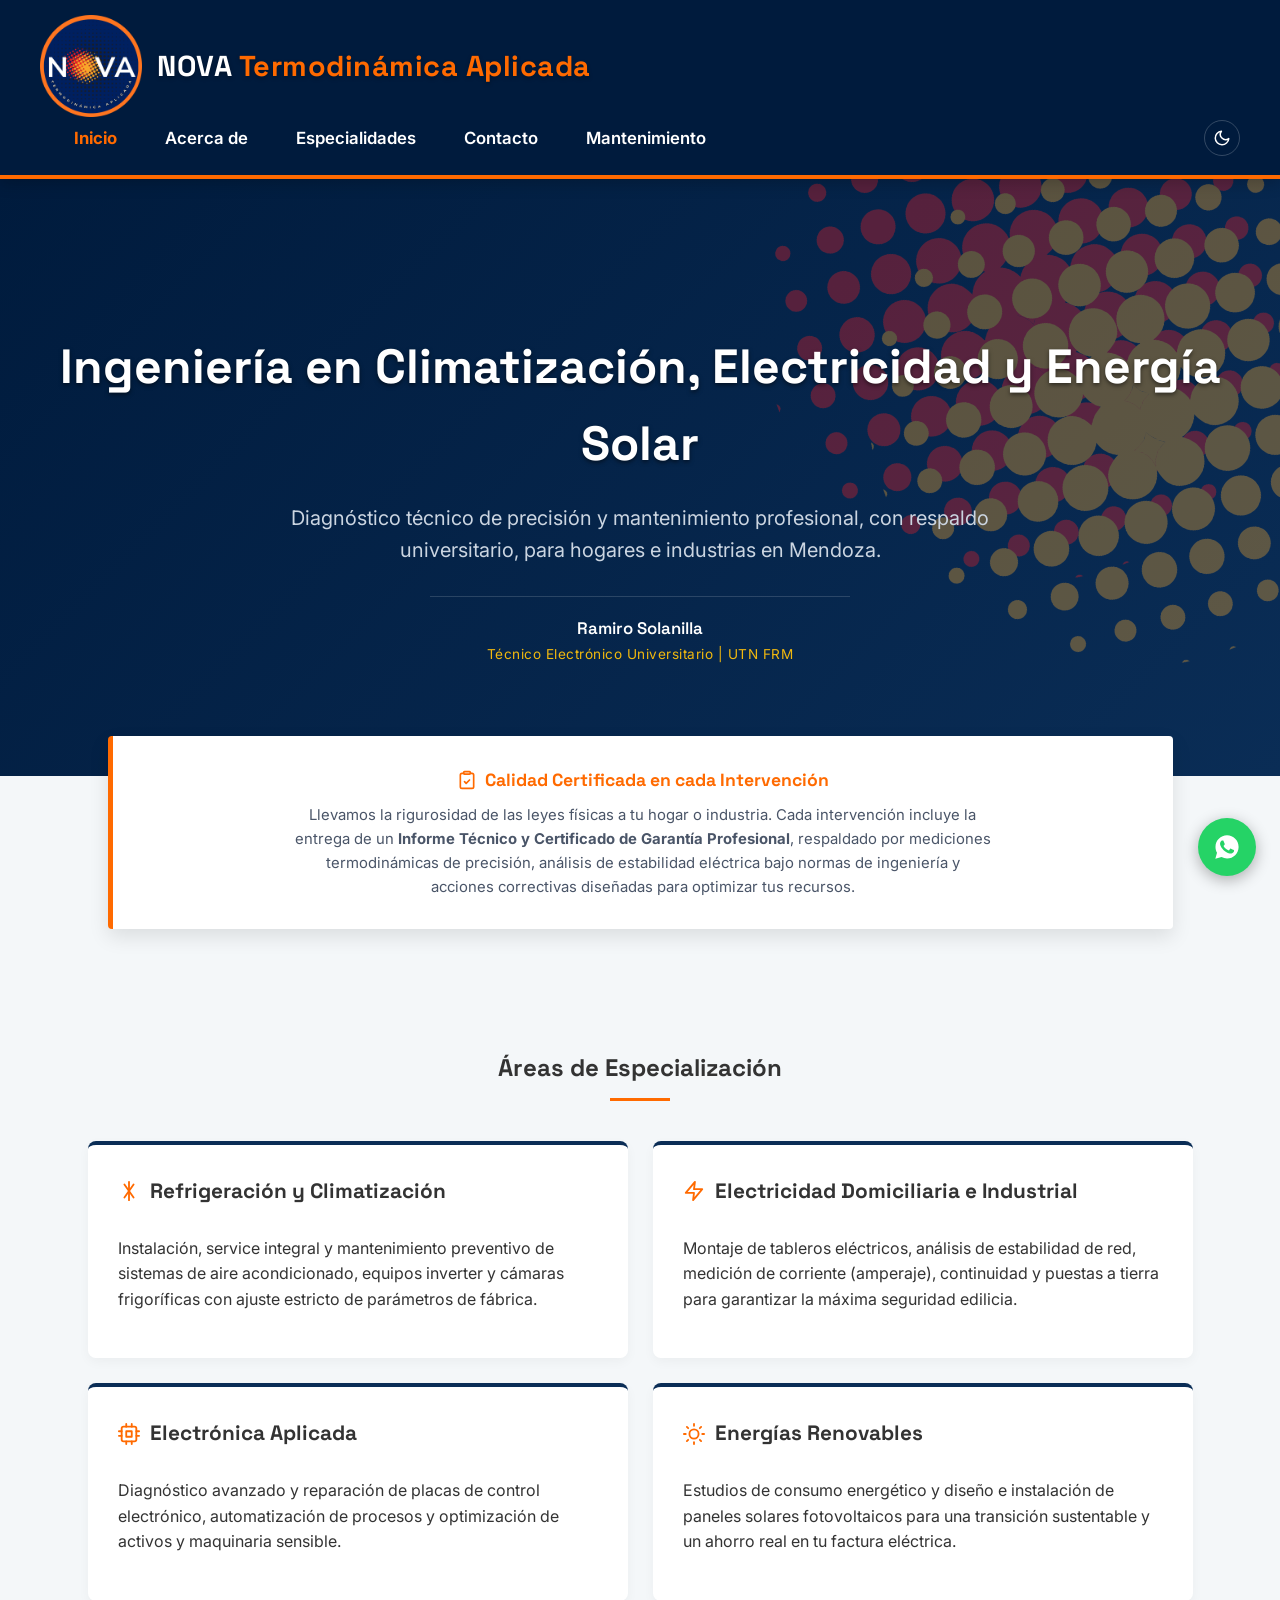
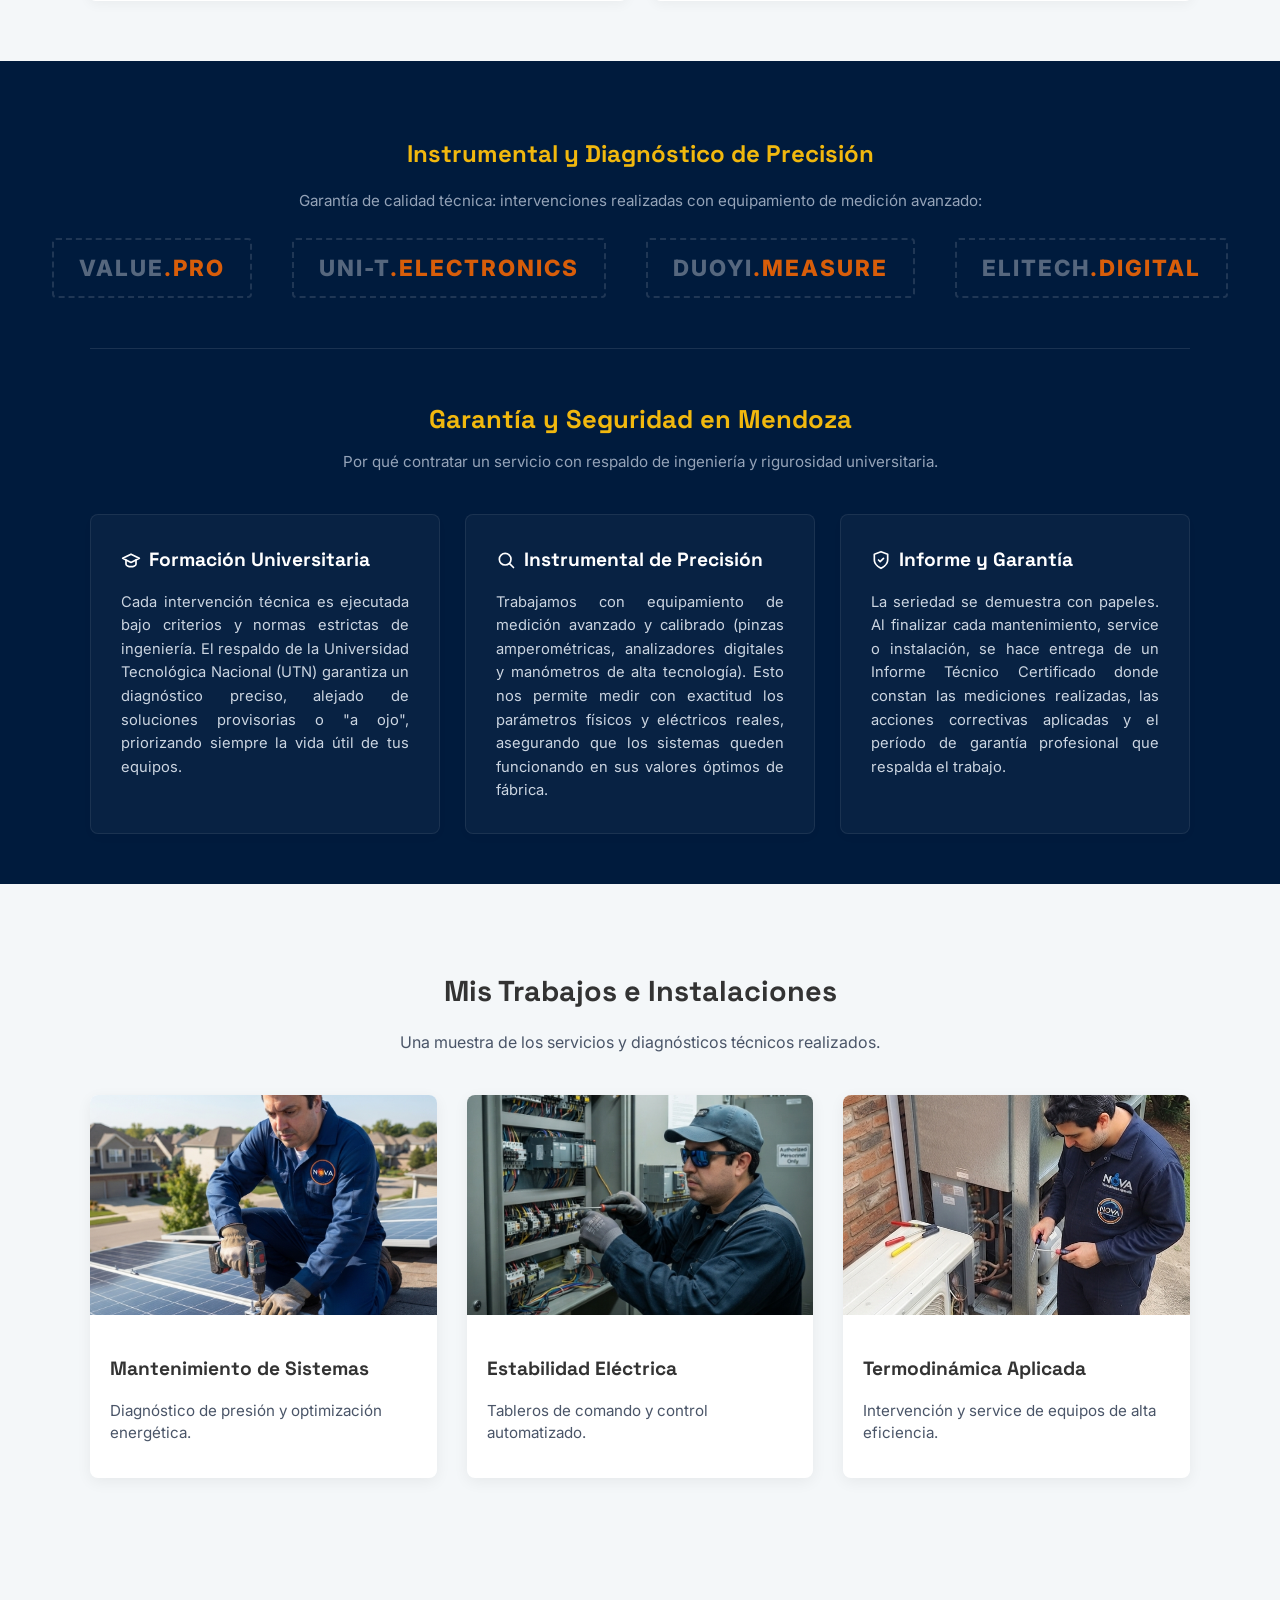
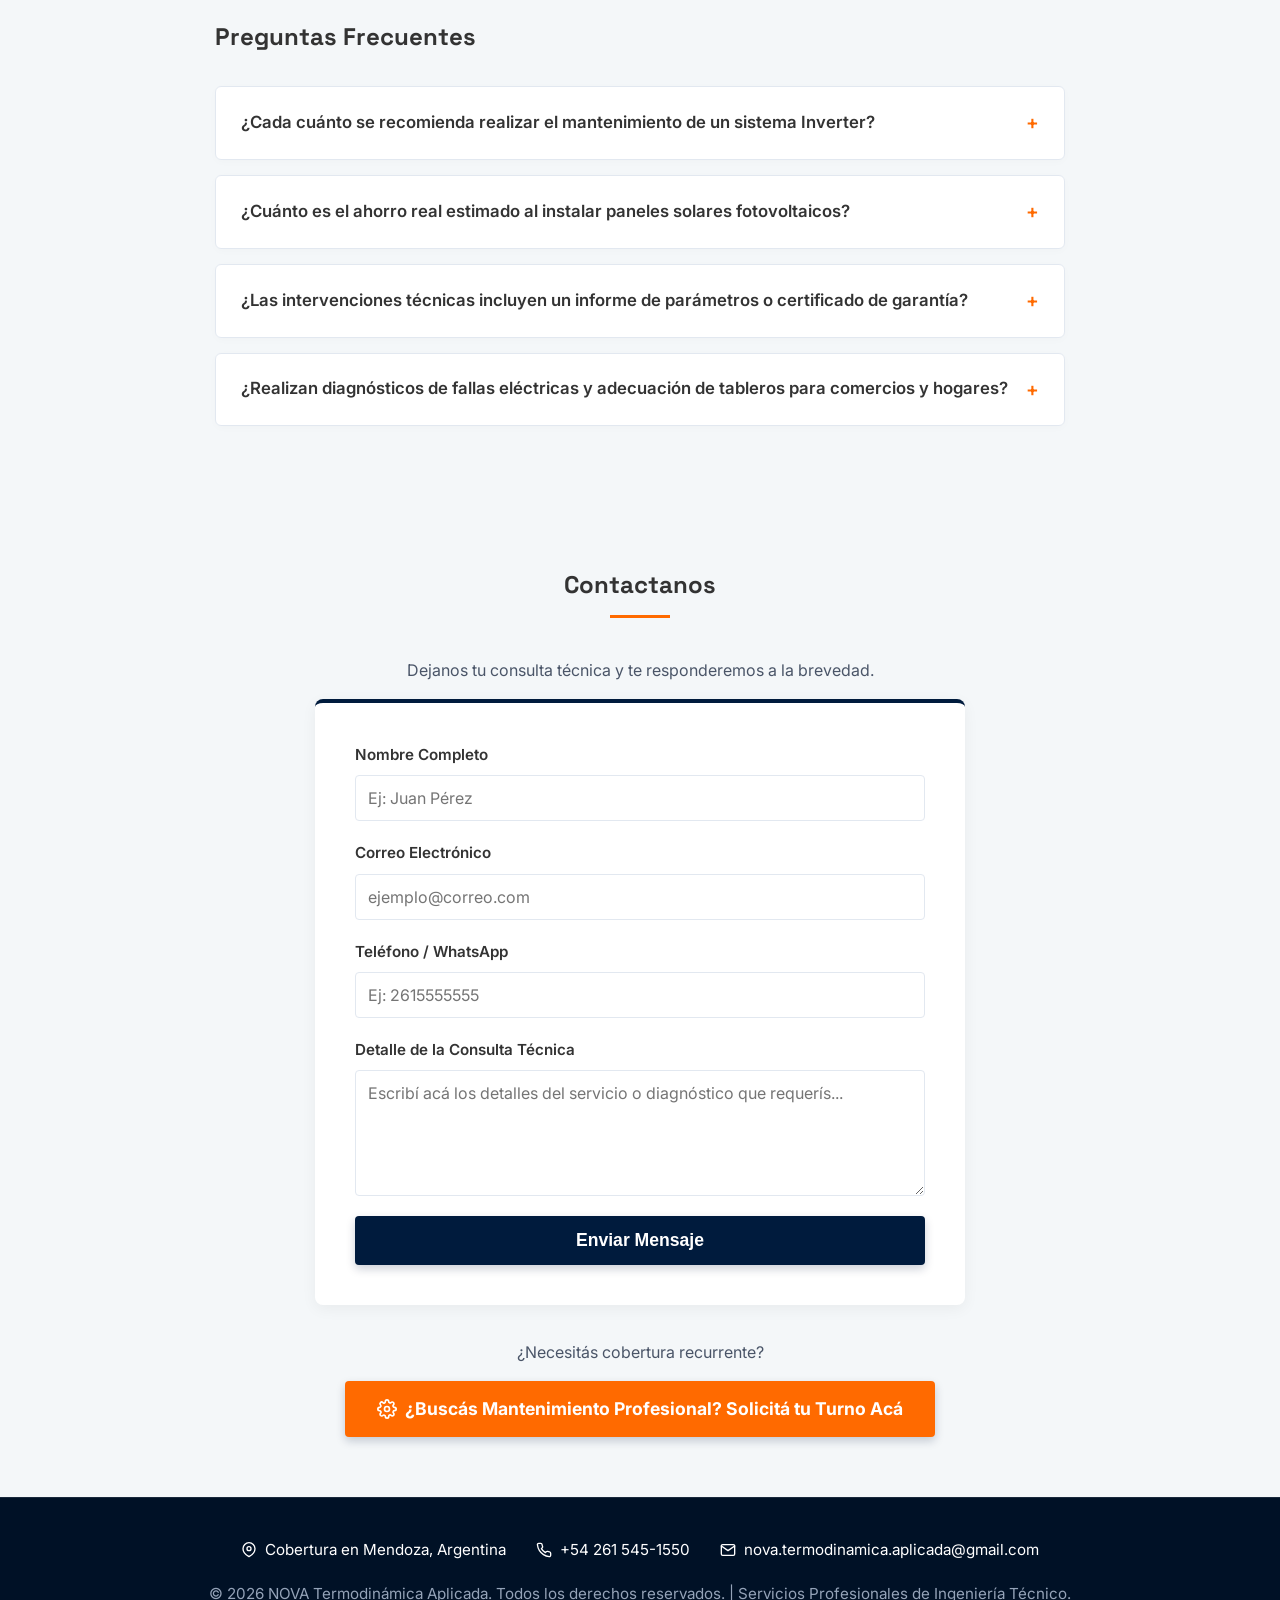
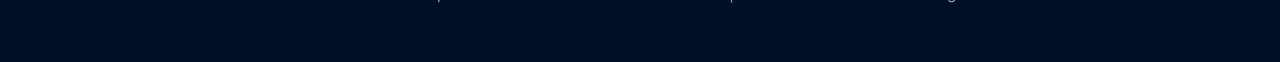
==== commit 4593656c: "Agregar página Acerca de y simplificar el hero de inicio Se crea acerca.html con la bio de Ramiro y " ====
--- a/index.html
+++ b/index.html
@@ -88,39 +88,32 @@
             <h1 class="logo-texto">NOVA <span>Termodinámica Aplicada</span></h1>
         </div>
         <nav>
-            <a href="#inicio">Inicio</a>
+            <a href="#inicio" class="activo">Inicio</a>
+            <a href="acerca.html">Acerca de</a>
             <a href="#servicios">Especialidades</a>
             <a href="#contacto">Contacto</a>
-            <a href="servicios.html" style="color: #ff6a00; font-weight: bold;">Mantenimiento</a>
+            <a href="servicios.html">Mantenimiento</a>
         </nav>
         <button id="btn-color" class="btn-modo-oscuro" title="Cambiar modo de color"><svg width="18" height="18"><use href="#icono-moon"></use></svg></button>
     </header>
 
     <section id="inicio" class="hero">
-        <h2>Ramiro Solanilla</h2>
-        <h3>Técnico Electrónico Universitario | UTN FRM</h3>
-        <p>Soluciones e Ingeniería Aplicada en Climatización, Electricidad y Energía Solar. Alta eficiencia energética DOMICILIARIA e INDUSTRIAL en Mendoza.</p>
+        <h2>Ingeniería en Climatización, Electricidad y Energía Solar</h2>
+        <p>Diagnóstico técnico de precisión y mantenimiento profesional, con respaldo universitario, para hogares e industrias en Mendoza.</p>
+        <div class="hero-firma">
+            <span class="hero-firma-nombre">Ramiro Solanilla</span>
+            <span class="hero-firma-titulo">Técnico Electrónico Universitario | UTN FRM</span>
+        </div>
     </section>
 
     <div class="badge-garantia" data-aos="fade-up">
-        <div style="display: flex; flex-wrap: wrap; gap: 30px; align-items: center;">
-            <div style="flex: 1.2; min-width: 280px; padding-right: 15px; border-right: 1px solid var(--borde-tarjeta);">
-                <h4 style="margin: 0 0 10px 0; color: var(--texto-principal); font-size: 1.15em; letter-spacing: 0.5px; display: flex; align-items: center; gap: 8px;">
-                    <svg width="20" height="20" style="color: #ff6a00; flex-shrink: 0;"><use href="#icono-sparkles"></use></svg> NOVA: El Futuro de la Termodinámica Aplicada
-                </h4>
-                <p style="margin: 0; font-size: 0.92em; color: var(--texto-mutado); text-align: justify; line-height: 1.5;">
-                    En la inmensidad del cosmos, una <em>nova</em> nace de la interacción termodinámica perfecta entre estrellas: una transferencia de energía y calor tan masiva que genera un destello de luz capaz de iluminar galaxias enteras, dando origen a nuevos elementos en el universo. Inspirados por ese principio creacionista donde el orden, la energía y la transformación gobiernan el espacio, concebimos nuestra identidad. Domar el flujo térmico, optimizar la energía y asegurar la estabilidad no es solo técnica; es replicar el equilibrio que sostiene al universo.
-                </p>
-            </div>
-            
-            <div style="flex: 1; min-width: 280px;">
-                <h4 style="margin: 0 0 10px 0; color: #ff6a00; font-size: 1.1em; display: flex; align-items: center; gap: 8px;">
-                    <svg width="20" height="20" style="flex-shrink: 0;"><use href="#icono-clipboard-check"></use></svg> Calidad Certificada en cada Intervención
-                </h4>
-                <p style="margin: 0; font-size: 0.93em; color: var(--texto-mutado); line-height: 1.6;">
-                    Llevamos la rigurosidad de las leyes físicas a tu hogar o industria. Cada intervención incluye la entrega de un <strong>Informe Técnico y Certificado de Garantía Profesional</strong>, respaldado por mediciones termodinámicas de precisión, análisis de estabilidad eléctrica bajo normas de ingeniería y acciones correctivas diseñadas para optimizar tus recursos.
-                </p>
-            </div>
+        <div style="max-width: 700px; margin: 0 auto;">
+            <h4 style="margin: 0 0 10px 0; color: #ff6a00; font-size: 1.1em; display: flex; align-items: center; gap: 8px; justify-content: center;">
+                <svg width="20" height="20" style="flex-shrink: 0;"><use href="#icono-clipboard-check"></use></svg> Calidad Certificada en cada Intervención
+            </h4>
+            <p style="margin: 0; font-size: 0.93em; color: var(--texto-mutado); line-height: 1.6; text-align: center;">
+                Llevamos la rigurosidad de las leyes físicas a tu hogar o industria. Cada intervención incluye la entrega de un <strong>Informe Técnico y Certificado de Garantía Profesional</strong>, respaldado por mediciones termodinámicas de precisión, análisis de estabilidad eléctrica bajo normas de ingeniería y acciones correctivas diseñadas para optimizar tus recursos.
+            </p>
         </div>
     </div>
 
--- a/styles.css
+++ b/styles.css
@@ -125,6 +125,7 @@
             border-radius: 4px;
         }
         nav a:hover { color: var(--azul-oscuro); background-color: #ffffff; }
+        nav a.activo { color: #ff6a00; font-weight: 700; }
 
         .btn-modo-oscuro {
             background: transparent;
@@ -189,6 +190,23 @@
         .hero h3 { color: #f1b80e; font-weight: 400; margin-top: 0; letter-spacing: 1px; position: relative; z-index: 2; font-size: 1.4em; }
         .hero p { max-width: 700px; margin: 20px auto; font-size: 1.25em; color: #cbd5e1; position: relative; z-index: 2; }
 
+        /* Firma discreta (nombre + título) debajo de la bajada del hero: el foco
+           visual pasa a estar en los servicios, la bio completa vive en acerca.html */
+        .hero-firma {
+            margin: 30px auto 0 auto;
+            padding-top: 18px;
+            max-width: 420px;
+            border-top: 1px solid rgba(255,255,255,0.15);
+            display: flex;
+            flex-direction: column;
+            align-items: center;
+            gap: 2px;
+            position: relative;
+            z-index: 2;
+        }
+        .hero-firma-nombre { font-family: 'Space Grotesk', 'Segoe UI', sans-serif; font-weight: 600; font-size: 1.05em; color: #ffffff; }
+        .hero-firma-titulo { font-size: 0.85em; color: #f1b80e; letter-spacing: 0.5px; }
+
         .badge-garantia {
             background: var(--fondo-tarjeta);
             border-left: 5px solid #ff6a00;
@@ -513,10 +531,10 @@
                 display: flex;
                 flex-wrap: nowrap;
                 justify-content: center;
-                gap: 4px;
+                gap: 2px;
                 width: 100%;
             }
-            nav a { margin: 0; padding: 5px 6px; font-size: 0.74em; background: rgba(255, 255, 255, 0.05); border-radius: 4px; white-space: nowrap; }
+            nav a { margin: 0; padding: 5px 4px; font-size: 0.62em; background: rgba(255, 255, 255, 0.05); border-radius: 4px; white-space: nowrap; }
 
             .btn-modo-oscuro {
                 position: absolute;
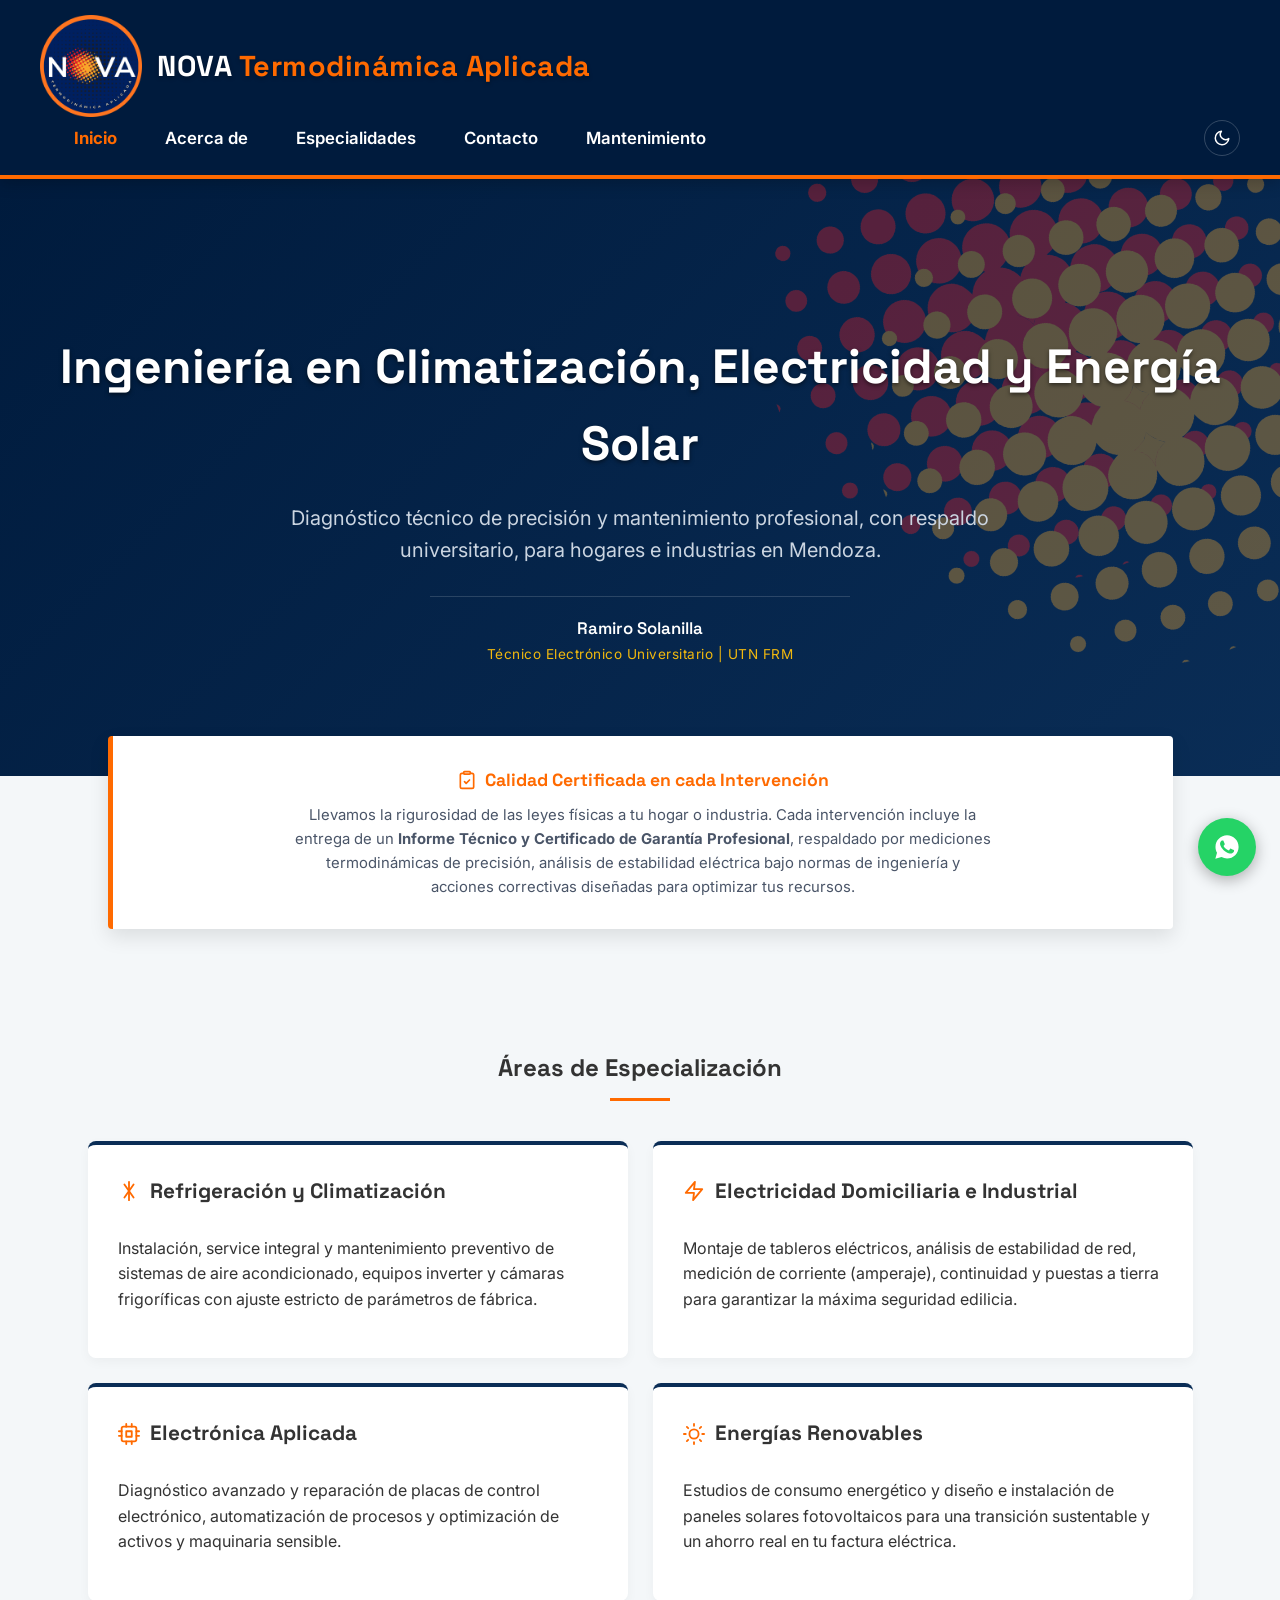
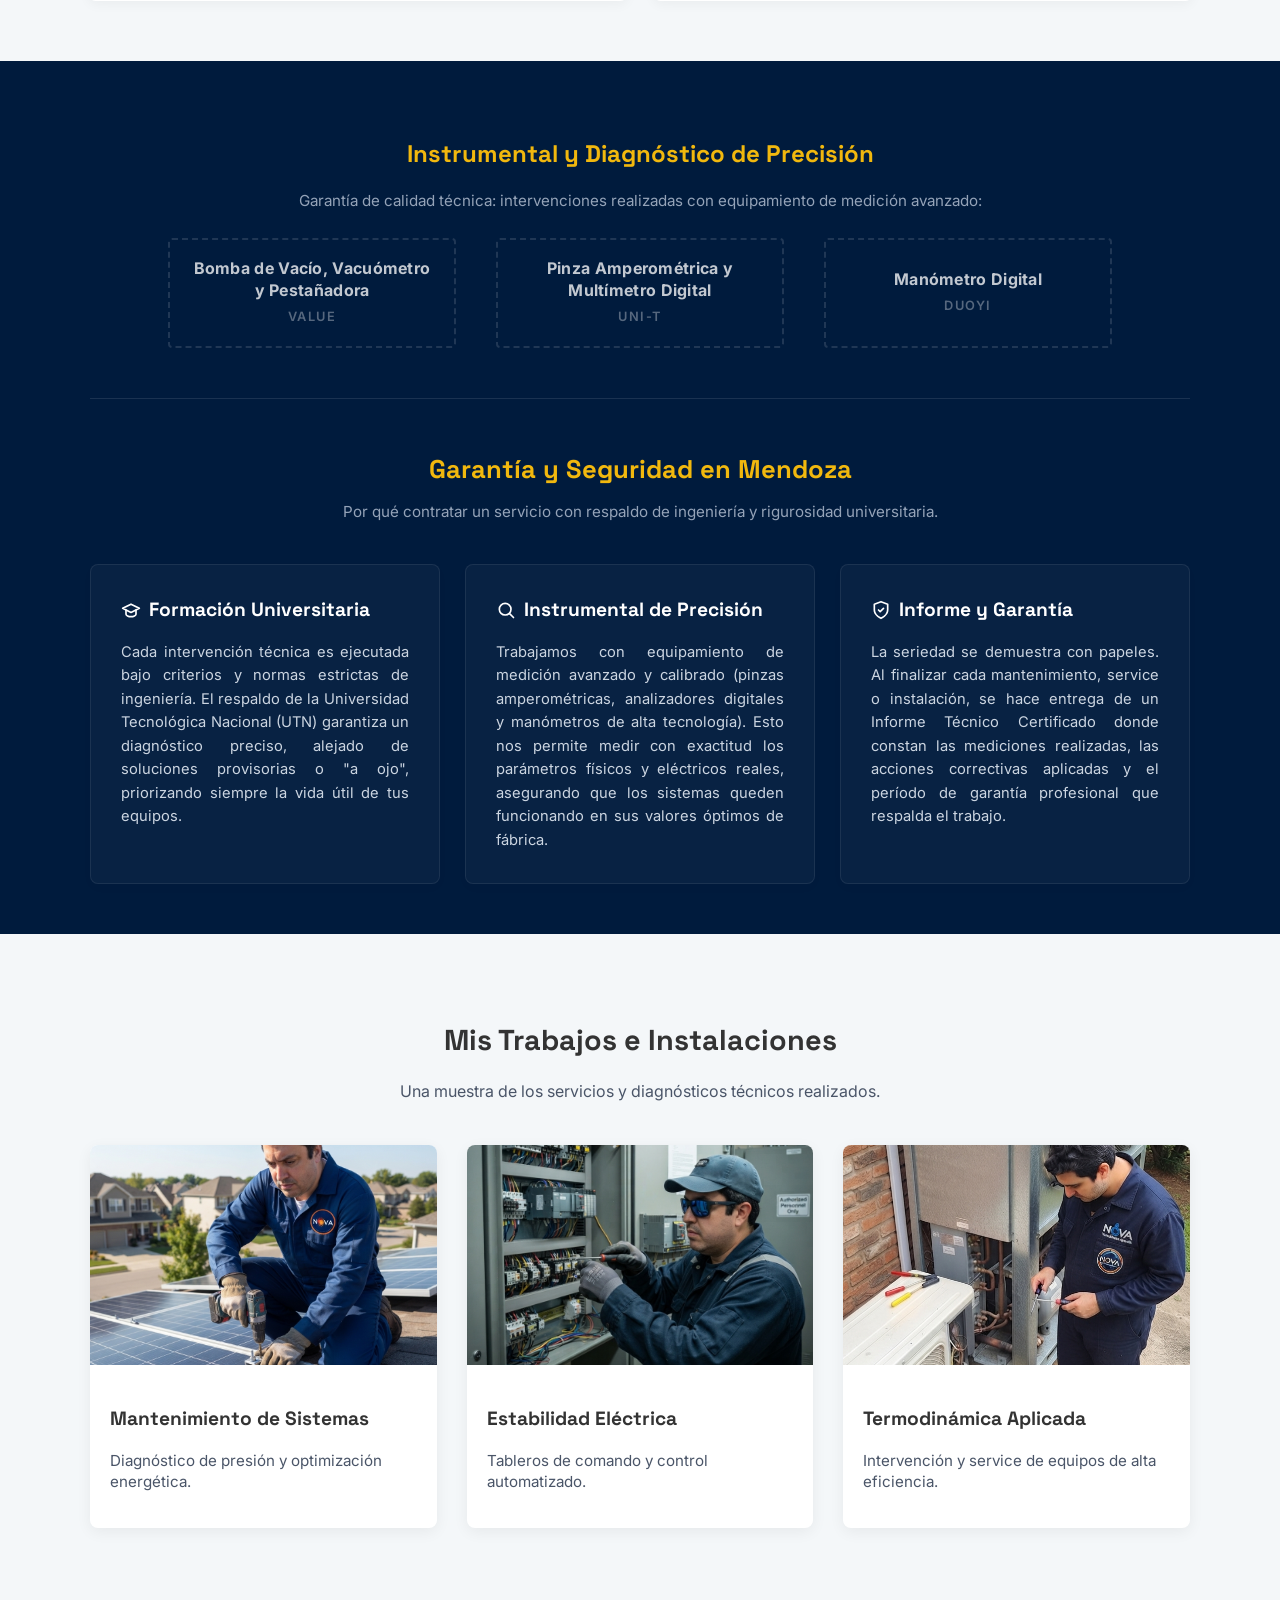
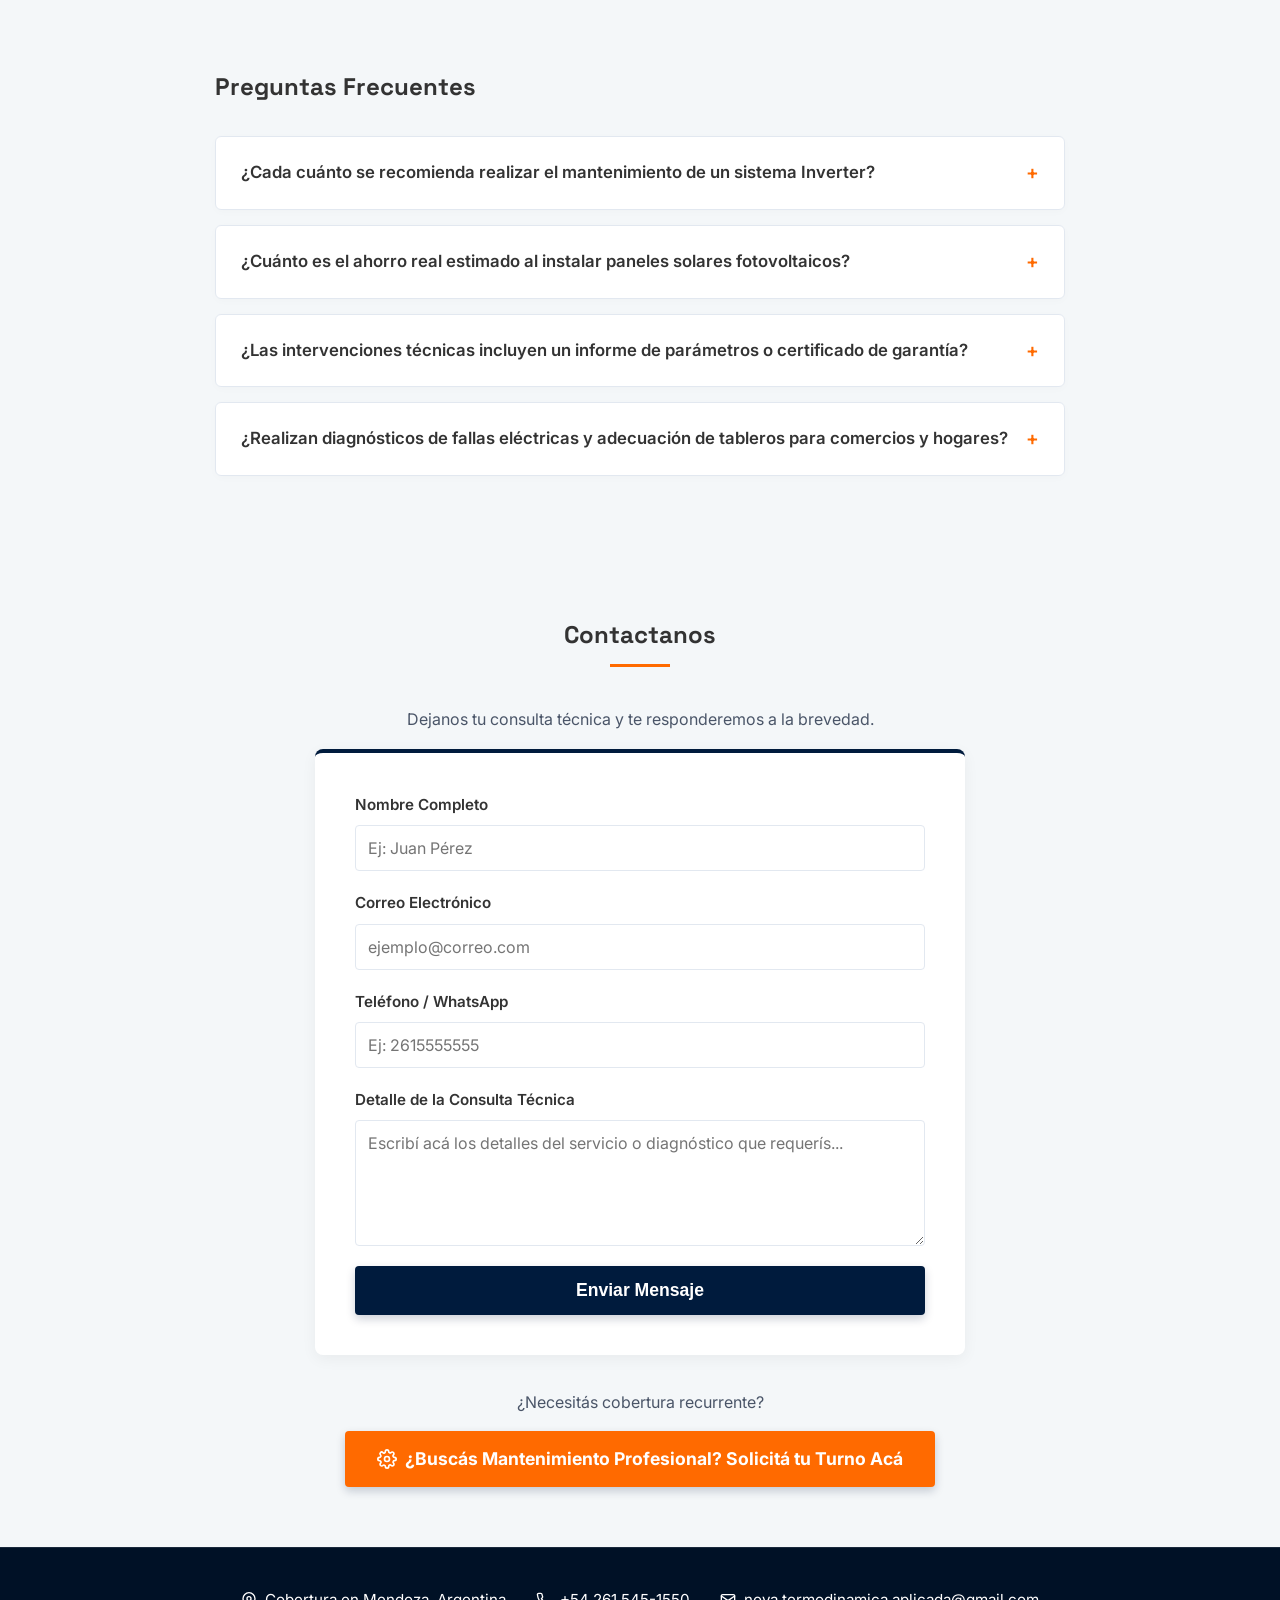
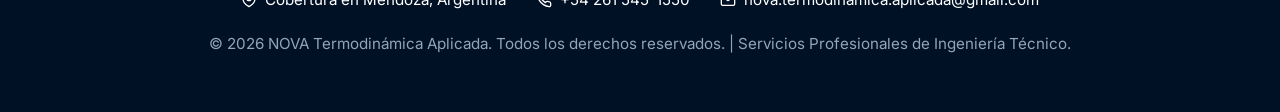
==== commit 934c12a7: "Mostrar el instrumento (no solo la marca) en Instrumental y Diagnóstico Cada cajita ahora muestra el" ====
--- a/index.html
+++ b/index.html
@@ -145,10 +145,18 @@
         <p data-aos="fade-up" data-aos-delay="100">Garantía de calidad técnica: intervenciones realizadas con equipamiento de medición avanzado:</p>
         
         <div class="sponsors-grid" style="margin-bottom: 50px;">
-            <div class="marca-item" data-aos="zoom-in" data-aos-delay="200">VALUE<span>.PRO</span></div>
-            <div class="marca-item" data-aos="zoom-in" data-aos-delay="300">UNI-T<span>.ELECTRONICS</span></div>
-            <div class="marca-item" data-aos="zoom-in" data-aos-delay="400">DUOYI<span>.MEASURE</span></div>
-            <div class="marca-item" data-aos="zoom-in" data-aos-delay="500">ELITECH<span>.DIGITAL</span></div>
+            <div class="marca-item" data-aos="zoom-in" data-aos-delay="200">
+                <span class="marca-item-nombre">Bomba de Vacío, Vacuómetro y Pestañadora</span>
+                <span class="marca-item-marca">Value</span>
+            </div>
+            <div class="marca-item" data-aos="zoom-in" data-aos-delay="300">
+                <span class="marca-item-nombre">Pinza Amperométrica y Multímetro Digital</span>
+                <span class="marca-item-marca">UNI-T</span>
+            </div>
+            <div class="marca-item" data-aos="zoom-in" data-aos-delay="400">
+                <span class="marca-item-nombre">Manómetro Digital</span>
+                <span class="marca-item-marca">Duoyi</span>
+            </div>
         </div>
 
         <!-- Bloque de Compromiso y Garantía adaptado al fondo oscuro -->
--- a/styles.css
+++ b/styles.css
@@ -245,9 +245,21 @@
         .sponsors { background: #001b3d; color: #ffffff; text-align: center; padding: 50px 20px; overflow: hidden; }
         .sponsors h3 { margin-bottom: 10px; color: #f1b80e; font-size: 1.5em; }
         .sponsors p { color: #94a3b8; font-size: 0.95em; margin-bottom: 25px; }
-        .sponsors-grid { display: flex; justify-content: center; gap: 40px; flex-wrap: wrap; align-items: center; opacity: 0.85; }
-        .marca-item { font-size: 1.4em; font-weight: 800; letter-spacing: 2px; color: rgba(255,255,255,0.4); border: 2px dashed rgba(255,255,255,0.15); padding: 10px 25px; border-radius: 4px; }
-        .marca-item span { color: #ff6a00; }
+        .sponsors-grid { display: flex; justify-content: center; gap: 40px; flex-wrap: wrap; align-items: stretch; opacity: 0.85; }
+        .marca-item {
+            display: flex;
+            flex-direction: column;
+            align-items: center;
+            justify-content: center;
+            gap: 6px;
+            width: 240px;
+            border: 2px dashed rgba(255,255,255,0.15);
+            padding: 18px 22px;
+            border-radius: 4px;
+            text-align: center;
+        }
+        .marca-item-nombre { font-size: 1em; font-weight: 700; letter-spacing: 0.3px; line-height: 1.35; color: rgba(255,255,255,0.9); }
+        .marca-item-marca { font-size: 0.8em; font-weight: 600; letter-spacing: 1.5px; text-transform: uppercase; color: rgba(255,255,255,0.4); }
 
         footer { background: #001126; color: #94a3b8; text-align: center; padding: 40px 20px; font-size: 0.95em; border-top: 1px solid rgba(255,255,255,0.1); position: relative; z-index: 10; }
         .info-contacto { display: flex; justify-content: center; gap: 30px; flex-wrap: wrap; margin-bottom: 20px; color: #ffffff; }
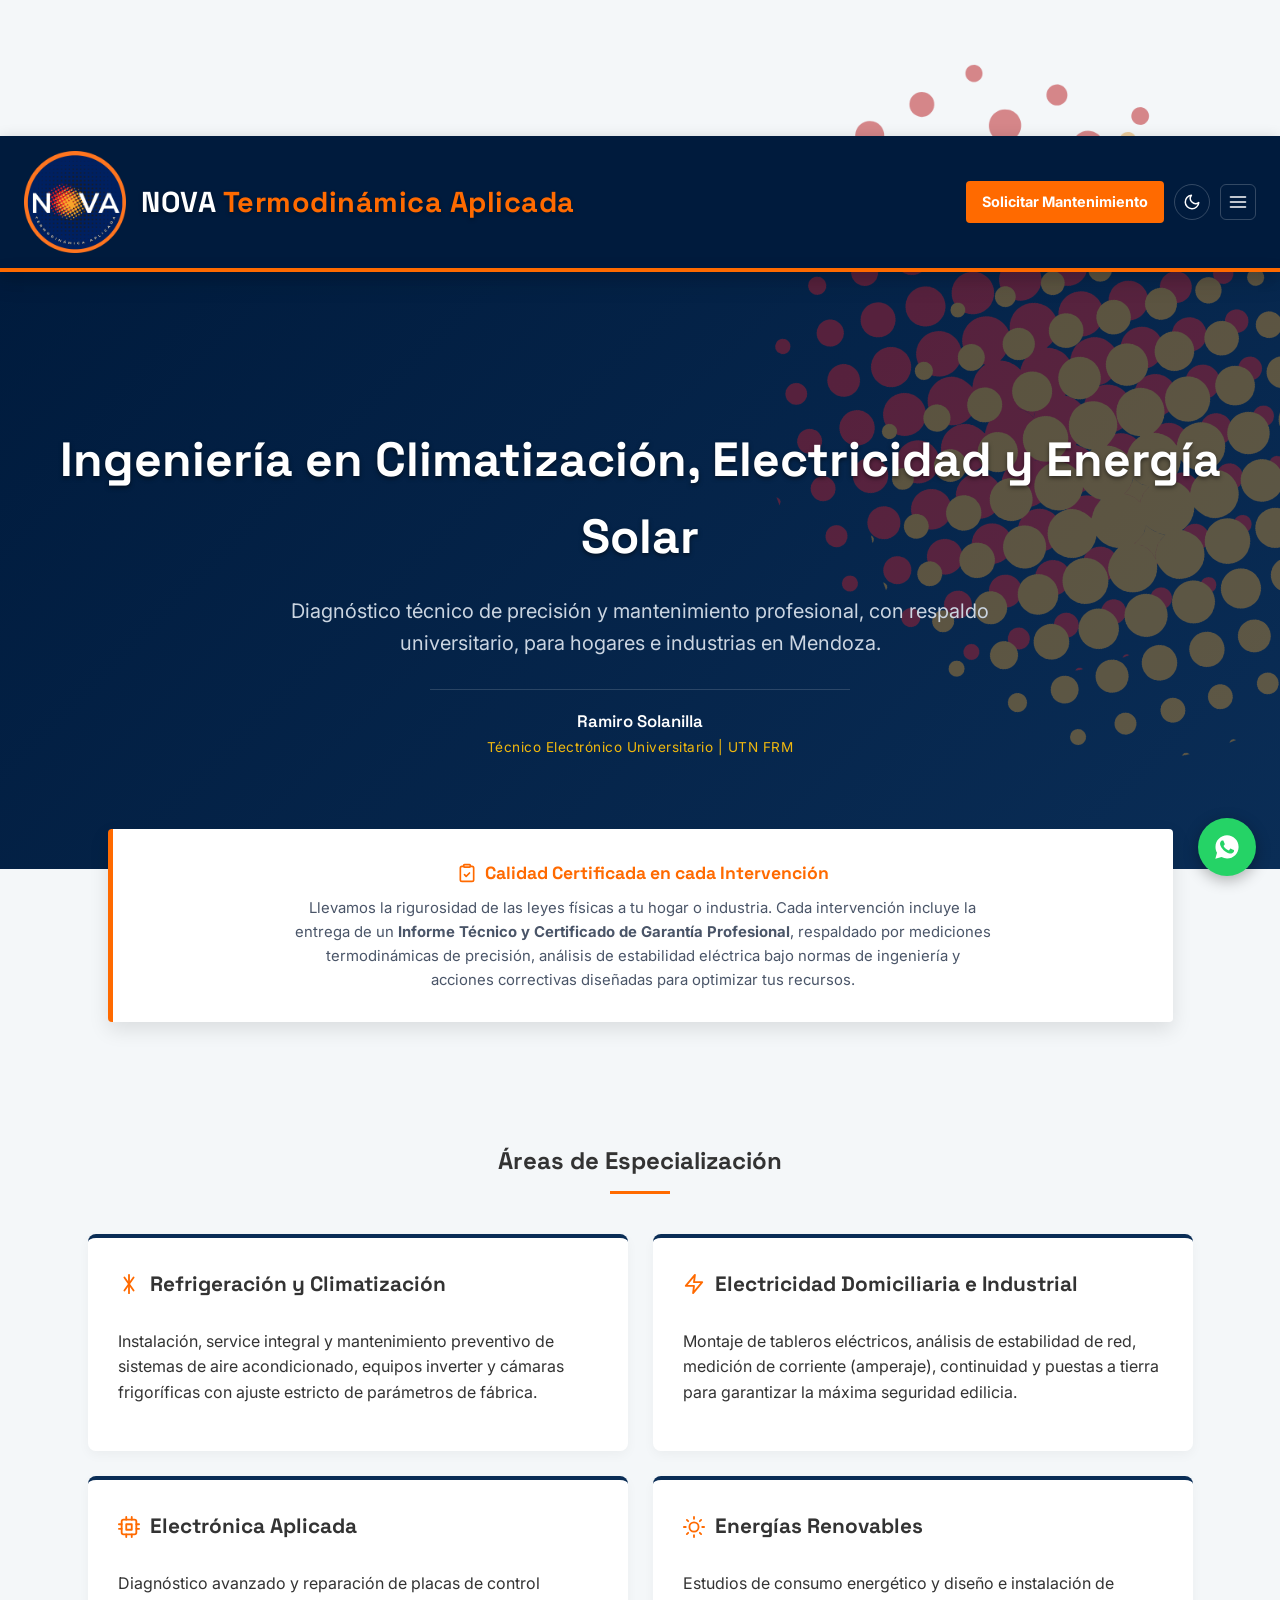
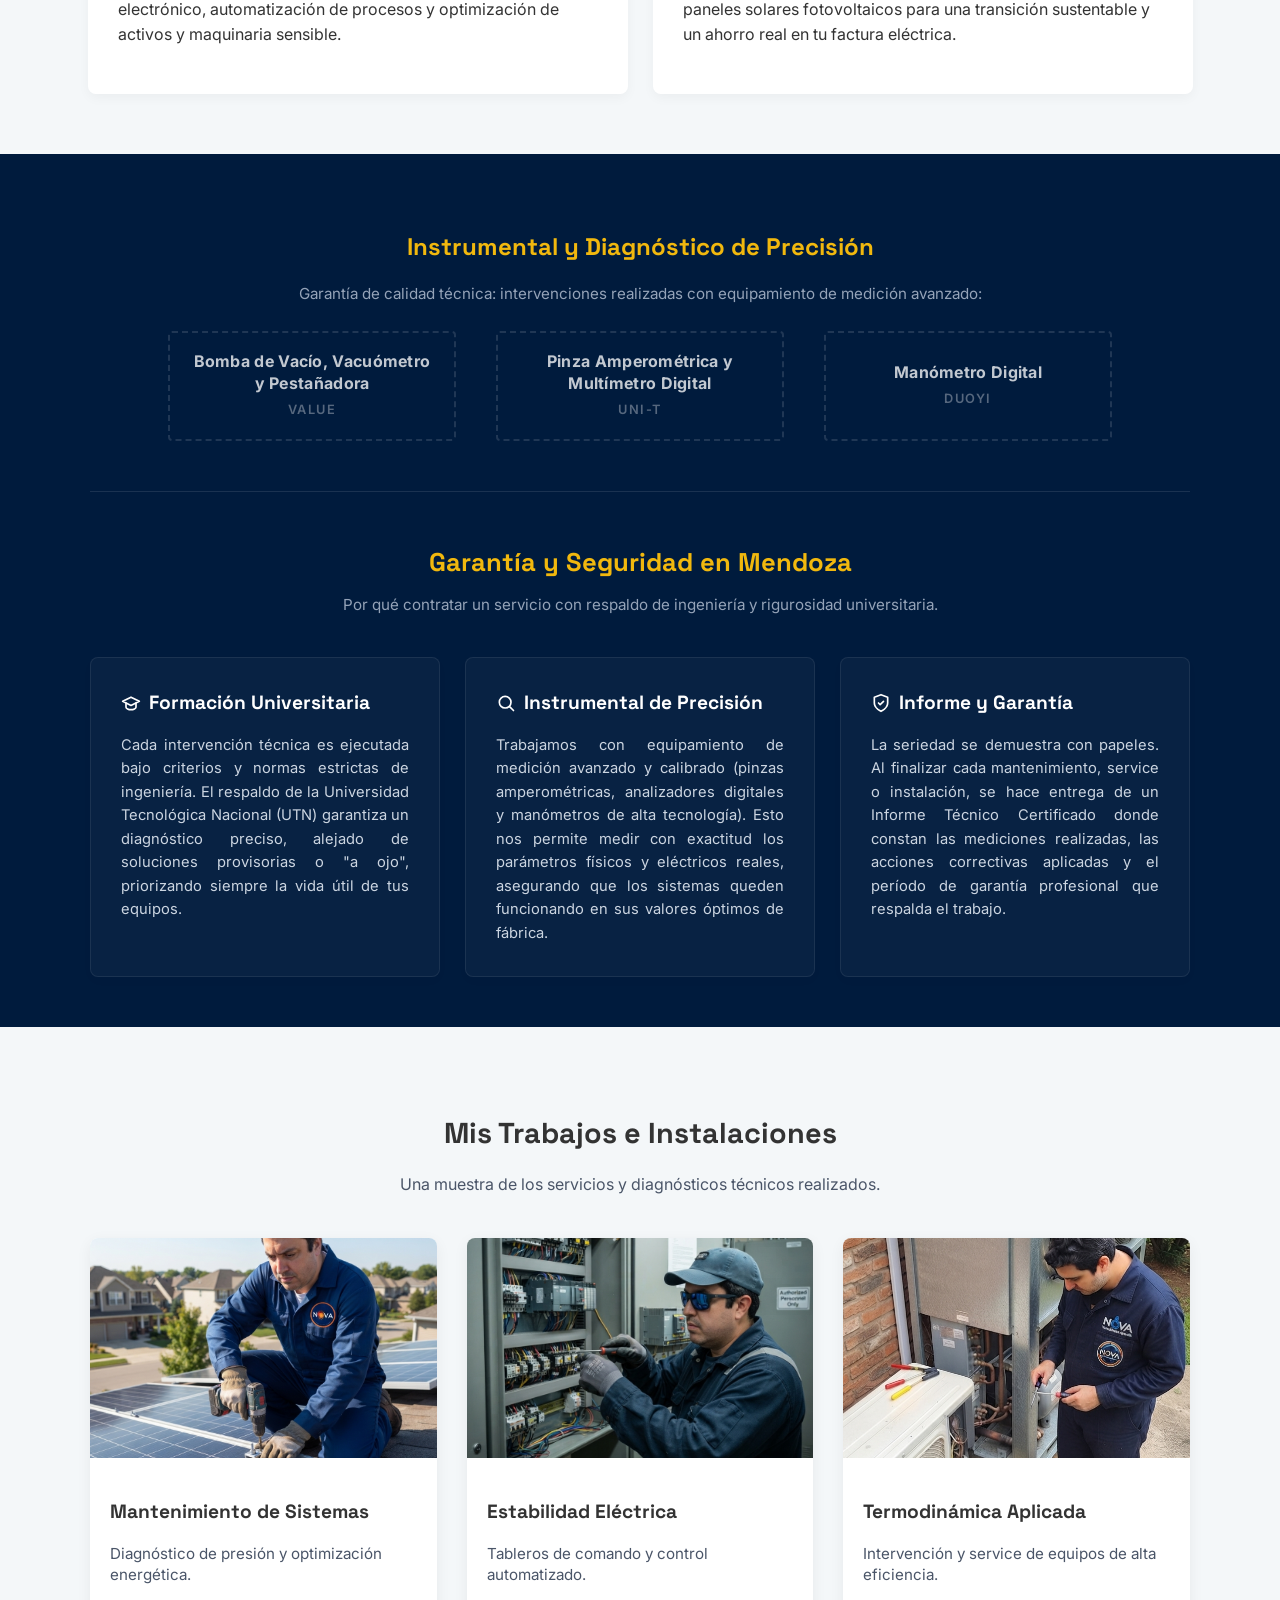
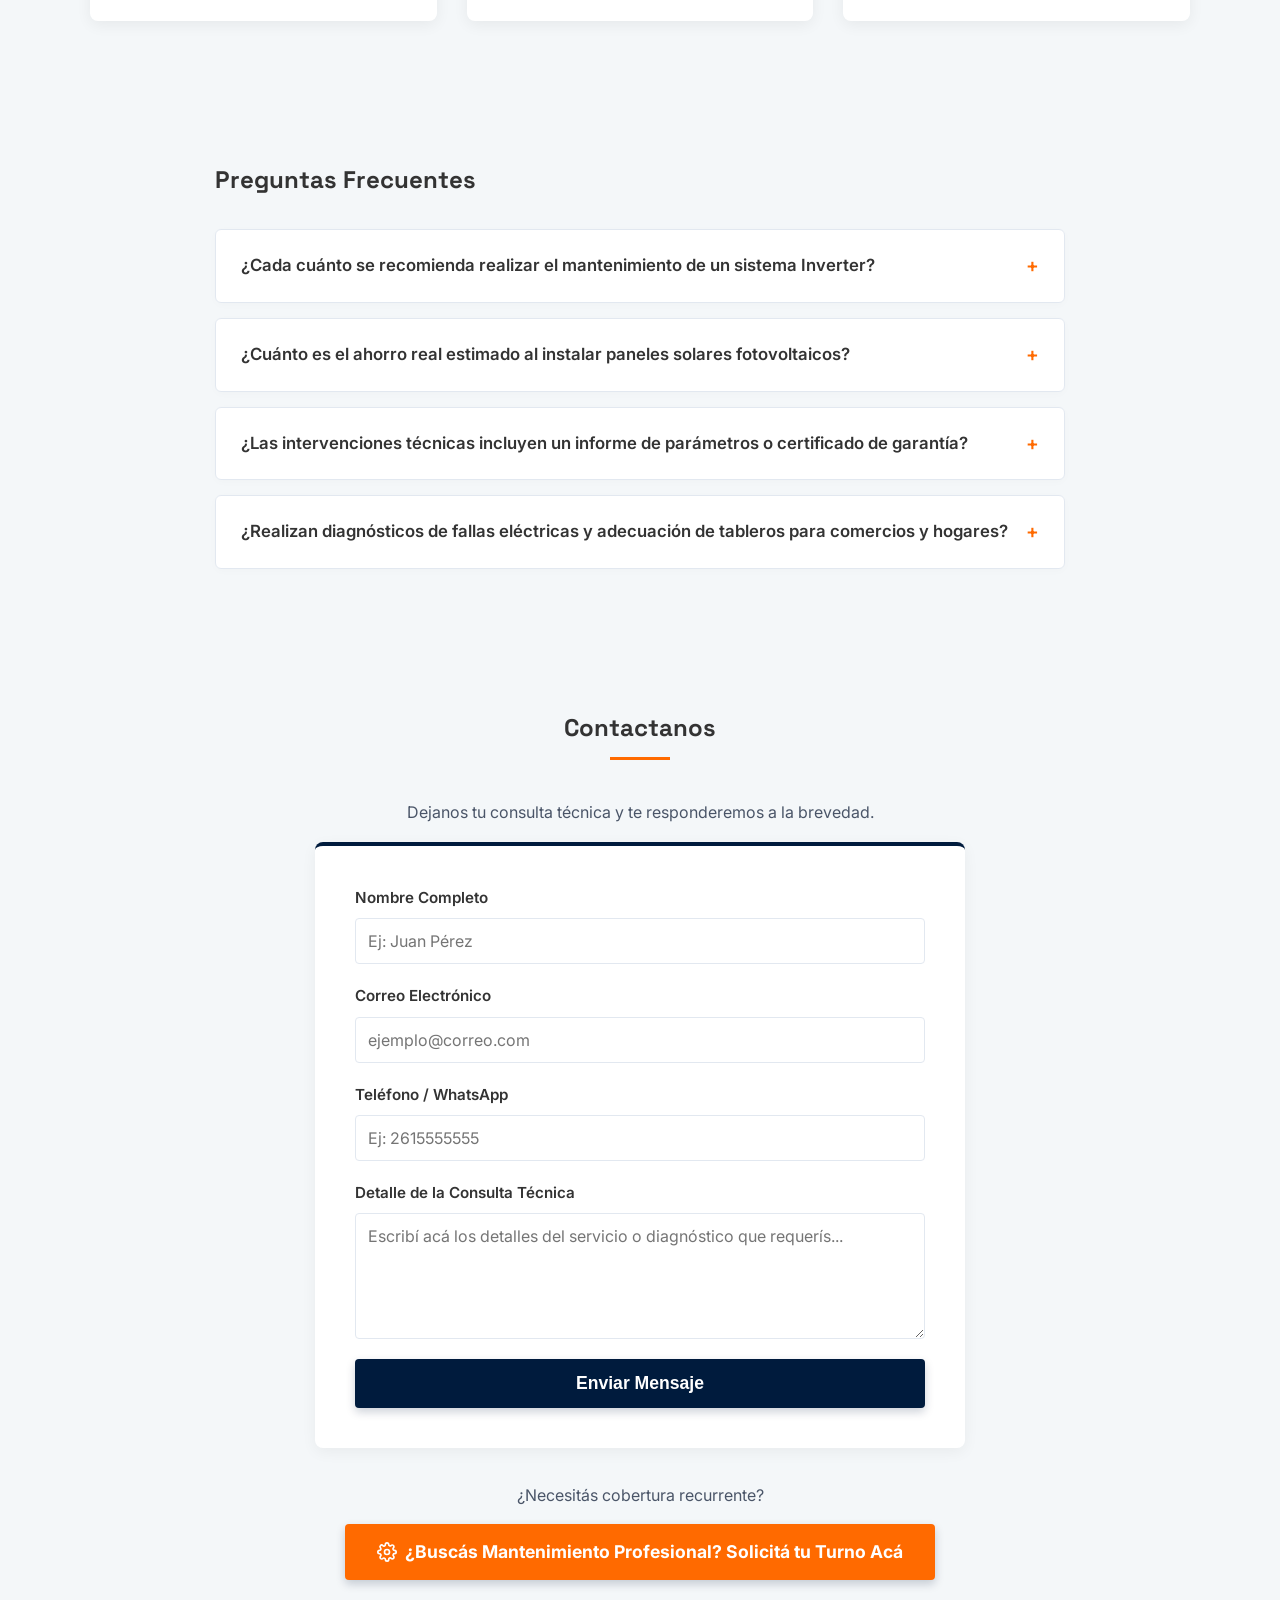
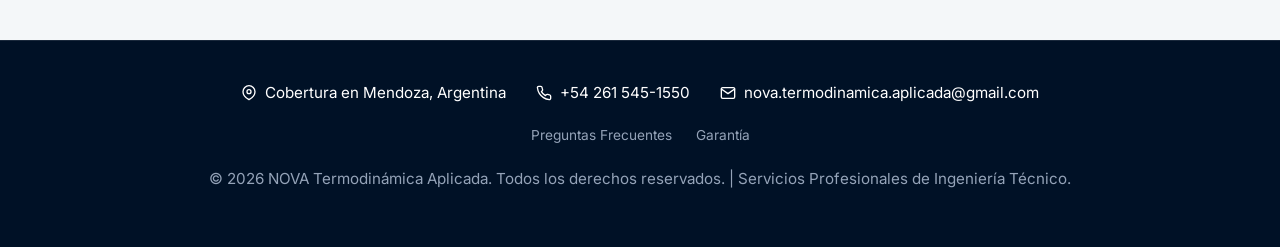
==== commit 34507b2e: "Unificar navbar (4 ítems) con menú hamburguesa y CTA separado El menú principal muestra ahora exacta" ====
--- a/index.html
+++ b/index.html
@@ -87,14 +87,24 @@
             <img src="imagenes/logo-nova.png" alt="Logo NOVA Termodinámica Aplicada" class="logo-img img-lightbox">
             <h1 class="logo-texto">NOVA <span>Termodinámica Aplicada</span></h1>
         </div>
-        <nav>
+        <nav id="nav-principal">
             <a href="#inicio" class="activo">Inicio</a>
             <a href="acerca.html">Acerca de</a>
             <a href="#servicios">Especialidades</a>
             <a href="#contacto">Contacto</a>
-            <a href="servicios.html">Mantenimiento</a>
         </nav>
-        <button id="btn-color" class="btn-modo-oscuro" title="Cambiar modo de color"><svg width="18" height="18"><use href="#icono-moon"></use></svg></button>
+        <div class="header-acciones">
+            <a href="servicios.html" class="btn-mantenimiento">
+                <span class="btn-mantenimiento-largo">Solicitar Mantenimiento</span>
+                <span class="btn-mantenimiento-corto">Mantenimiento</span>
+            </a>
+            <button id="btn-color" class="btn-modo-oscuro" title="Cambiar modo de color"><svg width="18" height="18"><use href="#icono-moon"></use></svg></button>
+            <button id="btn-menu" class="btn-menu-hamburguesa" type="button" aria-label="Abrir menú" aria-expanded="false" aria-controls="nav-principal">
+                <svg width="20" height="20" viewBox="0 0 24 24" fill="none" stroke="currentColor" stroke-width="2" stroke-linecap="round" stroke-linejoin="round">
+                    <line x1="3" y1="6" x2="21" y2="6"/><line x1="3" y1="12" x2="21" y2="12"/><line x1="3" y1="18" x2="21" y2="18"/>
+                </svg>
+            </button>
+        </div>
     </header>
 
     <section id="inicio" class="hero">
@@ -160,7 +170,7 @@
         </div>
 
         <!-- Bloque de Compromiso y Garantía adaptado al fondo oscuro -->
-        <div style="max-width: 1100px; margin: 0 auto; border-top: 1px solid rgba(255,255,255,0.1); padding-top: 50px;">
+        <div id="garantia" style="max-width: 1100px; margin: 0 auto; border-top: 1px solid rgba(255,255,255,0.1); padding-top: 50px;">
             <h4 data-aos="fade-up" style="color: #f1b80e; font-size: 1.6em; margin-top: 0; margin-bottom: 10px;">Garantía y Seguridad en Mendoza</h4>
             <p data-aos="fade-up" data-aos-delay="100" style="color: #94a3b8; max-width: 700px; margin: 0 auto 40px auto; font-size: 0.95em;">
                 Por qué contratar un servicio con respaldo de ingeniería y rigurosidad universitaria.
@@ -342,6 +352,10 @@
             <span><svg width="16" height="16"><use href="#icono-phone"></use></svg> +54 261 545-1550</span>
             <span><svg width="16" height="16"><use href="#icono-mail"></use></svg> nova.termodinamica.aplicada@gmail.com</span>
         </div>
+        <div class="footer-links">
+            <a href="#faq">Preguntas Frecuentes</a>
+            <a href="#garantia">Garantía</a>
+        </div>
         <p>&copy; 2026 NOVA Termodinámica Aplicada. Todos los derechos reservados. | Servicios Profesionales de Ingeniería Técnico.</p>
     </footer>
 
@@ -358,6 +372,23 @@
         ajustarAlturaHeader();
         window.addEventListener('load', ajustarAlturaHeader);
         window.addEventListener('resize', ajustarAlturaHeader);
+
+        // Menú hamburguesa (mobile): abre/cierra el <nav> desplegable. Se cierra solo
+        // al elegir un link o si la ventana se agranda a tamaño desktop.
+        const botonMenu = document.getElementById('btn-menu');
+        const navPrincipal = document.getElementById('nav-principal');
+        if (botonMenu && navPrincipal) {
+            const cerrarMenu = () => {
+                navPrincipal.classList.remove('abierto');
+                botonMenu.setAttribute('aria-expanded', 'false');
+            };
+            botonMenu.addEventListener('click', () => {
+                const abierto = navPrincipal.classList.toggle('abierto');
+                botonMenu.setAttribute('aria-expanded', abierto ? 'true' : 'false');
+            });
+            navPrincipal.querySelectorAll('a').forEach(link => link.addEventListener('click', cerrarMenu));
+            window.addEventListener('resize', () => { if (window.innerWidth > 768) cerrarMenu(); });
+        }
 
         // Copia en paralelo a Sheet Monkey (planilla de Google Sheets) cada vez que
         // se envía el formulario. No reemplaza el envío normal a formsubmit.co (que
--- a/styles.css
+++ b/styles.css
@@ -69,7 +69,7 @@
         header {
             background: var(--azul-oscuro);
             color: #ffffff;
-            padding: 15px 40px;
+            padding: 15px 24px;
             display: flex;
             justify-content: space-between;
             align-items: center;
@@ -114,14 +114,14 @@
             align-items: center;
         }
 
-        nav a { 
-            color: #ffffff; 
-            margin-left: 20px; 
-            text-decoration: none; 
-            font-weight: 600; 
-            font-size: 1.05em;
+        nav a {
+            color: #ffffff;
+            margin-left: 10px;
+            text-decoration: none;
+            font-weight: 600;
+            font-size: 0.98em;
             transition: 0.3s;
-            padding: 8px 14px;
+            padding: 8px 10px;
             border-radius: 4px;
         }
         nav a:hover { color: var(--azul-oscuro); background-color: #ffffff; }
@@ -162,7 +162,42 @@
             background: rgba(255, 106, 0, 0.1);
         }
 
-        .hero { 
+        /* Acciones del header: botón CTA de Mantenimiento + modo oscuro + hamburguesa.
+           Van agrupadas aparte del <nav> porque el CTA no es un ítem de menú. */
+        .header-acciones { display: flex; align-items: center; gap: 10px; }
+        .header-acciones .btn-modo-oscuro { margin-left: 0; }
+
+        .btn-mantenimiento {
+            background-color: #ff6a00;
+            color: #ffffff;
+            text-decoration: none;
+            font-weight: 700;
+            font-size: 0.9em;
+            padding: 9px 16px;
+            border-radius: 4px;
+            white-space: nowrap;
+            transition: background-color 0.3s, transform 0.2s;
+        }
+        .btn-mantenimiento:hover { background-color: #e65e00; transform: translateY(-1px); }
+        .btn-mantenimiento-corto { display: none; }
+
+        /* Botón hamburguesa: oculto en desktop, el <nav> se ve siempre como barra horizontal */
+        .btn-menu-hamburguesa {
+            display: none;
+            background: transparent;
+            border: 1px solid rgba(255, 255, 255, 0.2);
+            color: #ffffff;
+            border-radius: 6px;
+            width: 36px;
+            height: 36px;
+            align-items: center;
+            justify-content: center;
+            cursor: pointer;
+            flex-shrink: 0;
+        }
+        .btn-menu-hamburguesa:hover { border-color: #ff6a00; background: rgba(255, 106, 0, 0.1); }
+
+        .hero {
             background: linear-gradient(135deg, #001b3d 0%, #0a2d56 100%);
             color: #ffffff;
             padding: 110px 20px; 
@@ -265,6 +300,10 @@
         .info-contacto { display: flex; justify-content: center; gap: 30px; flex-wrap: wrap; margin-bottom: 20px; color: #ffffff; }
         .info-contacto span { display: flex; align-items: center; gap: 8px; }
 
+        .footer-links { display: flex; justify-content: center; gap: 24px; flex-wrap: wrap; margin-bottom: 20px; }
+        .footer-links a { color: #94a3b8; text-decoration: none; font-size: 0.9em; transition: color 0.2s; }
+        .footer-links a:hover { color: #ff6a00; }
+
         .seccion-galeria { padding: 60px 20px; text-align: center; background-color: var(--gris-claro); transition: background-color 0.3s; }
         .seccion-galeria h2 { color: var(--texto-principal); font-size: 1.8rem; margin-bottom: 8px; font-weight: bold; }
         .subtitulo-galeria { color: var(--texto-mutado); font-size: 1rem; margin-bottom: 40px; }
@@ -529,35 +568,61 @@
             .whatsapp-flotante { width: 52px; height: 52px; bottom: 16px; right: 16px; }
         }
 
+        /* Modo hamburguesa: por debajo de este ancho, el <nav> completo (logo grande +
+           4 links + botón de Mantenimiento + modo oscuro) ya no entra cómodo en una
+           sola fila -pasa a amontonarse en laptops chicas de 1280/1366px-, así que el
+           <nav> se convierte en panel desplegable y aparece el botón hamburguesa. */
+        @media (max-width: 1300px) {
+            header { flex-wrap: nowrap; position: relative; }
+            .btn-menu-hamburguesa { display: inline-flex; }
+
+            /* Panel desplegable del menú: superpuesto debajo del header (no empuja el
+               contenido ni cambia --header-height), oculto por defecto vía max-height. */
+            nav {
+                position: absolute;
+                top: 100%;
+                left: 0;
+                width: 100%;
+                flex-direction: column;
+                align-items: stretch;
+                background: var(--azul-oscuro);
+                border-bottom: 4px solid #ff6a00;
+                box-shadow: 0 10px 20px rgba(0,0,0,0.25);
+                max-height: 0;
+                overflow: hidden;
+                transition: max-height 0.3s ease;
+            }
+            nav.abierto { max-height: 320px; }
+            nav a {
+                margin: 0;
+                padding: 16px 20px;
+                font-size: 1em;
+                text-align: left;
+                border-radius: 0;
+                border-top: 1px solid rgba(255,255,255,0.08);
+                background: none;
+            }
+            nav a:first-child { border-top: none; }
+        }
+
         @media (max-width: 768px) {
-            /* Header compacto: al quedar fijo (position: fixed) en todo momento,
-               su altura le resta pantalla útil de forma permanente, así que en
-               celular se achica el logo y el menú se acomoda en filas cortas
-               (en vez de una sola fila con scroll horizontal, que quedaba con
-               botones cortados a mitad en el borde de la pantalla). */
-            header { flex-direction: column; text-align: center; padding: 10px 15px; gap: 8px; }
-            .logo-contenedor { flex-direction: row; justify-content: center; gap: 10px; padding-right: 42px; box-sizing: border-box; } /* deja lugar al botón de modo oscuro, que va superpuesto arriba a la derecha */
-            .logo-img { height: 74px; margin: 0; }
-            .logo-texto { font-size: 1.4em; }
-            nav {
-                display: flex;
-                flex-wrap: nowrap;
-                justify-content: center;
-                gap: 2px;
-                width: 100%;
-            }
-            nav a { margin: 0; padding: 5px 4px; font-size: 0.62em; background: rgba(255, 255, 255, 0.05); border-radius: 4px; white-space: nowrap; }
-
-            .btn-modo-oscuro {
-                position: absolute;
-                top: 10px;
-                right: 15px;
-                width: 32px;
-                height: 32px;
-                font-size: 0.95em;
-                margin-left: 0;
-            }
-            
+            /* Header compacto de teléfono: el logo se achica (queda solo "NOVA", el
+               nombre completo se ve en desktop y en el footer) y el CTA de
+               Mantenimiento pasa a su versión corta, para que entren junto al botón
+               de modo oscuro y la hamburguesa sin amontonarse. */
+            header { padding: 10px 12px; gap: 8px; }
+            .logo-contenedor { flex-direction: row; gap: 8px; min-width: 0; }
+            .logo-img { height: 46px; margin: 0; flex-shrink: 0; }
+            .logo-texto { font-size: 1.05em; white-space: nowrap; overflow: hidden; text-overflow: ellipsis; }
+            .logo-texto span { display: none; }
+
+            .header-acciones { gap: 8px; flex-shrink: 0; }
+            .btn-mantenimiento { padding: 8px 12px; font-size: 0.8em; }
+            .btn-mantenimiento-largo { display: none; }
+            .btn-mantenimiento-corto { display: inline; }
+
+            .btn-modo-oscuro { width: 32px; height: 32px; font-size: 0.95em; margin-left: 0; }
+
             .hero { padding: 60px 15px; }
             .hero h2 { font-size: 2.2em; }
             .hero h3 { font-size: 1.2em; }
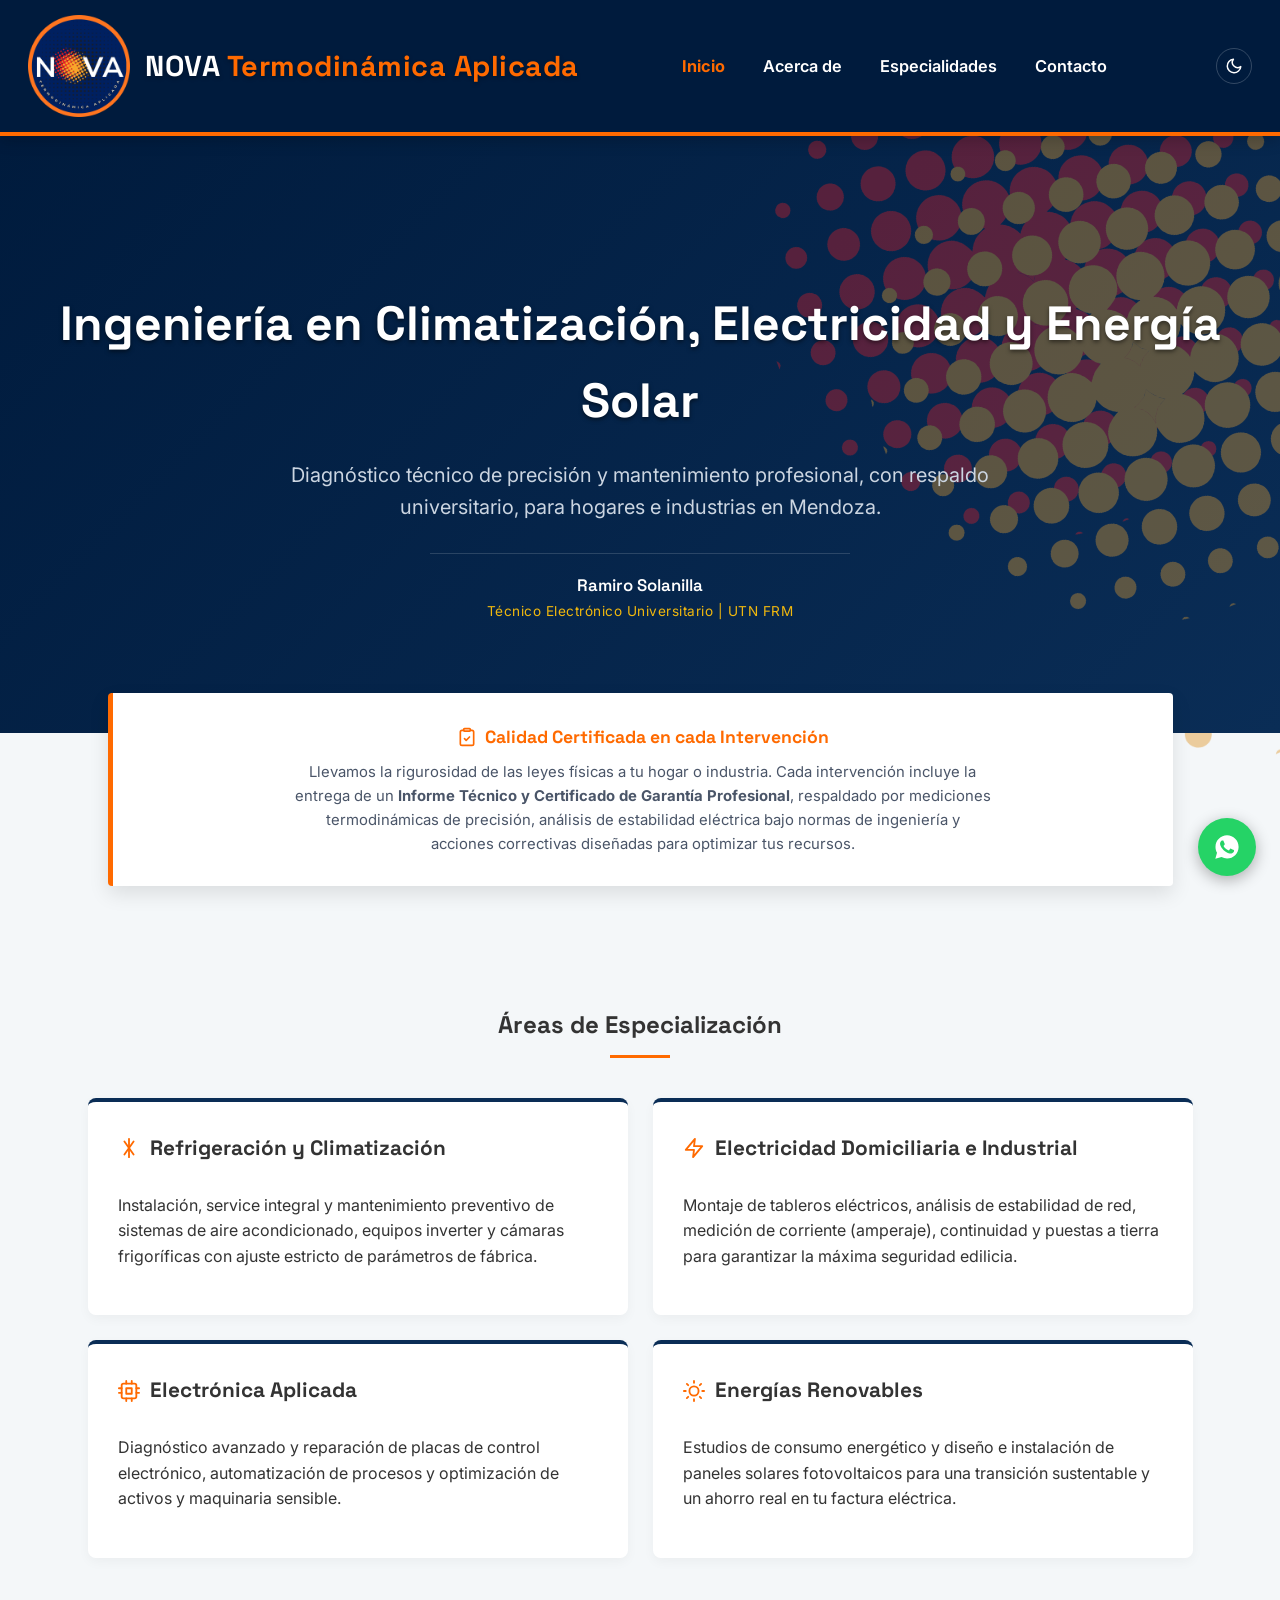
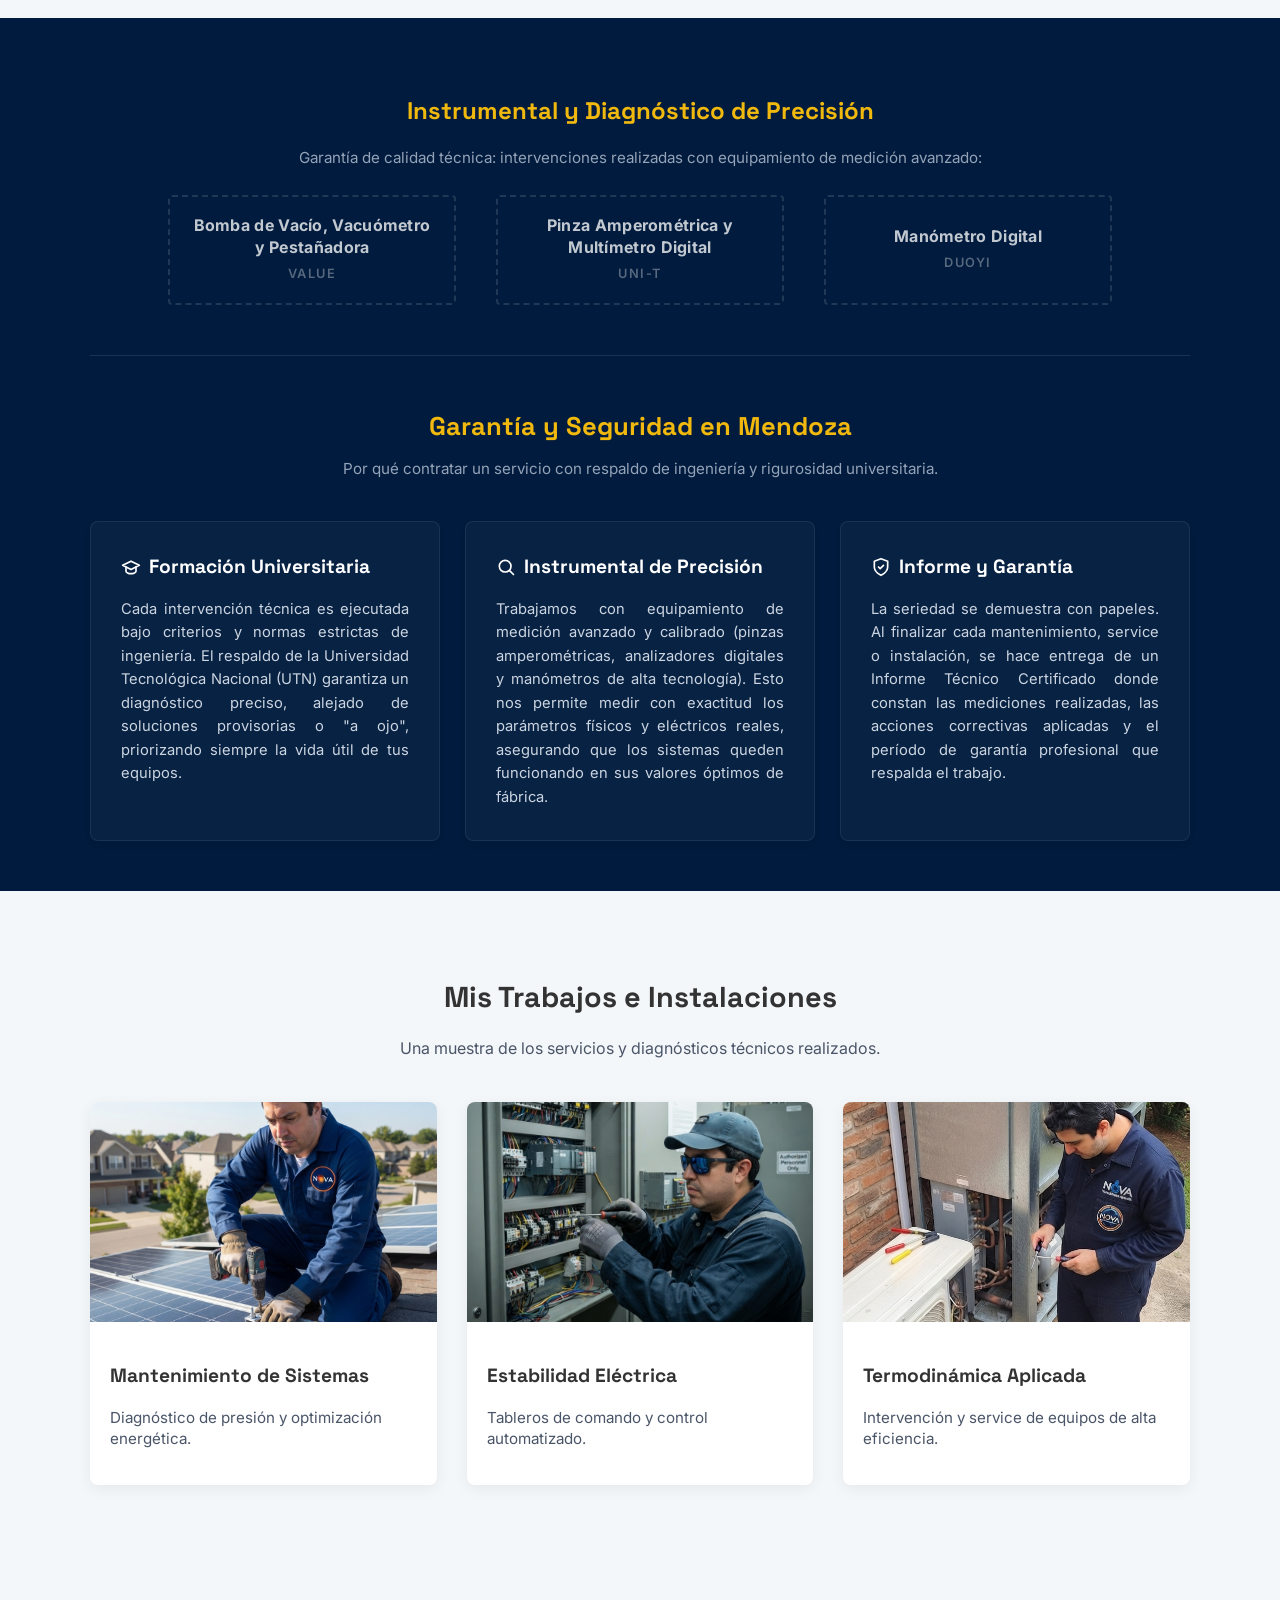
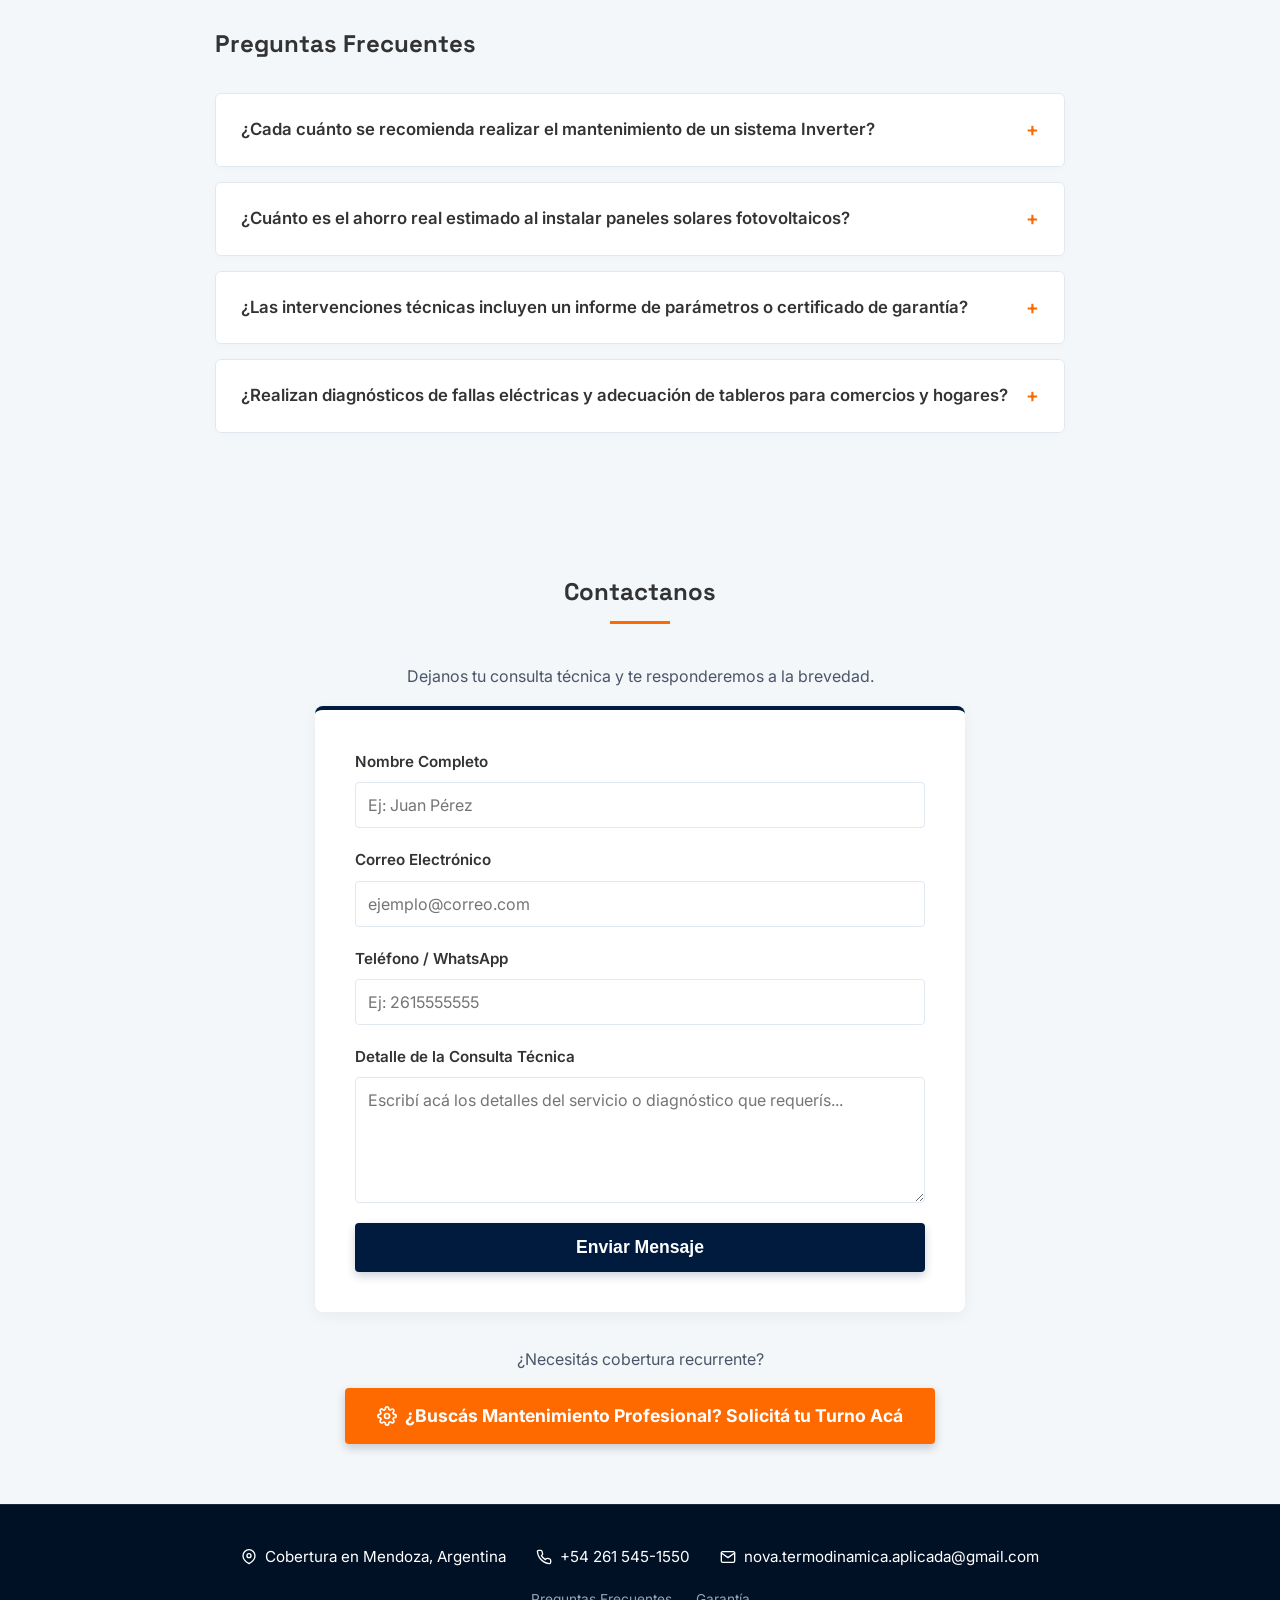
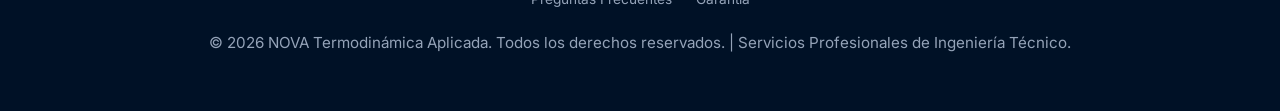
==== commit 5935fe26: "Sacar el menú hamburguesa y el CTA de Mantenimiento del header Prueba real en celular mostró que el " ====
--- a/index.html
+++ b/index.html
@@ -93,18 +93,7 @@
             <a href="#servicios">Especialidades</a>
             <a href="#contacto">Contacto</a>
         </nav>
-        <div class="header-acciones">
-            <a href="servicios.html" class="btn-mantenimiento">
-                <span class="btn-mantenimiento-largo">Solicitar Mantenimiento</span>
-                <span class="btn-mantenimiento-corto">Mantenimiento</span>
-            </a>
-            <button id="btn-color" class="btn-modo-oscuro" title="Cambiar modo de color"><svg width="18" height="18"><use href="#icono-moon"></use></svg></button>
-            <button id="btn-menu" class="btn-menu-hamburguesa" type="button" aria-label="Abrir menú" aria-expanded="false" aria-controls="nav-principal">
-                <svg width="20" height="20" viewBox="0 0 24 24" fill="none" stroke="currentColor" stroke-width="2" stroke-linecap="round" stroke-linejoin="round">
-                    <line x1="3" y1="6" x2="21" y2="6"/><line x1="3" y1="12" x2="21" y2="12"/><line x1="3" y1="18" x2="21" y2="18"/>
-                </svg>
-            </button>
-        </div>
+        <button id="btn-color" class="btn-modo-oscuro" title="Cambiar modo de color"><svg width="18" height="18"><use href="#icono-moon"></use></svg></button>
     </header>
 
     <section id="inicio" class="hero">
@@ -372,23 +361,6 @@
         ajustarAlturaHeader();
         window.addEventListener('load', ajustarAlturaHeader);
         window.addEventListener('resize', ajustarAlturaHeader);
-
-        // Menú hamburguesa (mobile): abre/cierra el <nav> desplegable. Se cierra solo
-        // al elegir un link o si la ventana se agranda a tamaño desktop.
-        const botonMenu = document.getElementById('btn-menu');
-        const navPrincipal = document.getElementById('nav-principal');
-        if (botonMenu && navPrincipal) {
-            const cerrarMenu = () => {
-                navPrincipal.classList.remove('abierto');
-                botonMenu.setAttribute('aria-expanded', 'false');
-            };
-            botonMenu.addEventListener('click', () => {
-                const abierto = navPrincipal.classList.toggle('abierto');
-                botonMenu.setAttribute('aria-expanded', abierto ? 'true' : 'false');
-            });
-            navPrincipal.querySelectorAll('a').forEach(link => link.addEventListener('click', cerrarMenu));
-            window.addEventListener('resize', () => { if (window.innerWidth > 768) cerrarMenu(); });
-        }
 
         // Copia en paralelo a Sheet Monkey (planilla de Google Sheets) cada vez que
         // se envía el formulario. No reemplaza el envío normal a formsubmit.co (que
--- a/styles.css
+++ b/styles.css
@@ -69,7 +69,7 @@
         header {
             background: var(--azul-oscuro);
             color: #ffffff;
-            padding: 15px 24px;
+            padding: 15px 28px;
             display: flex;
             justify-content: space-between;
             align-items: center;
@@ -116,12 +116,12 @@
 
         nav a {
             color: #ffffff;
-            margin-left: 10px;
+            margin-left: 14px;
             text-decoration: none;
             font-weight: 600;
-            font-size: 0.98em;
+            font-size: 1.02em;
             transition: 0.3s;
-            padding: 8px 10px;
+            padding: 8px 12px;
             border-radius: 4px;
         }
         nav a:hover { color: var(--azul-oscuro); background-color: #ffffff; }
@@ -161,41 +161,6 @@
             border-color: #ff6a00;
             background: rgba(255, 106, 0, 0.1);
         }
-
-        /* Acciones del header: botón CTA de Mantenimiento + modo oscuro + hamburguesa.
-           Van agrupadas aparte del <nav> porque el CTA no es un ítem de menú. */
-        .header-acciones { display: flex; align-items: center; gap: 10px; }
-        .header-acciones .btn-modo-oscuro { margin-left: 0; }
-
-        .btn-mantenimiento {
-            background-color: #ff6a00;
-            color: #ffffff;
-            text-decoration: none;
-            font-weight: 700;
-            font-size: 0.9em;
-            padding: 9px 16px;
-            border-radius: 4px;
-            white-space: nowrap;
-            transition: background-color 0.3s, transform 0.2s;
-        }
-        .btn-mantenimiento:hover { background-color: #e65e00; transform: translateY(-1px); }
-        .btn-mantenimiento-corto { display: none; }
-
-        /* Botón hamburguesa: oculto en desktop, el <nav> se ve siempre como barra horizontal */
-        .btn-menu-hamburguesa {
-            display: none;
-            background: transparent;
-            border: 1px solid rgba(255, 255, 255, 0.2);
-            color: #ffffff;
-            border-radius: 6px;
-            width: 36px;
-            height: 36px;
-            align-items: center;
-            justify-content: center;
-            cursor: pointer;
-            flex-shrink: 0;
-        }
-        .btn-menu-hamburguesa:hover { border-color: #ff6a00; background: rgba(255, 106, 0, 0.1); }
 
         .hero {
             background: linear-gradient(135deg, #001b3d 0%, #0a2d56 100%);
@@ -568,60 +533,34 @@
             .whatsapp-flotante { width: 52px; height: 52px; bottom: 16px; right: 16px; }
         }
 
-        /* Modo hamburguesa: por debajo de este ancho, el <nav> completo (logo grande +
-           4 links + botón de Mantenimiento + modo oscuro) ya no entra cómodo en una
-           sola fila -pasa a amontonarse en laptops chicas de 1280/1366px-, así que el
-           <nav> se convierte en panel desplegable y aparece el botón hamburguesa. */
-        @media (max-width: 1300px) {
-            header { flex-wrap: nowrap; position: relative; }
-            .btn-menu-hamburguesa { display: inline-flex; }
-
-            /* Panel desplegable del menú: superpuesto debajo del header (no empuja el
-               contenido ni cambia --header-height), oculto por defecto vía max-height. */
+        @media (max-width: 768px) {
+            /* Header compacto: al quedar fijo (position: fixed, heredado de la regla base)
+               en todo momento, su altura le resta pantalla útil de forma permanente, así
+               que en celular se agranda un poco el logo (manteniendo el nombre completo
+               visible) y el menú se acomoda en su propia fila abajo, siempre visible
+               (sin desplegable). El botón de modo oscuro queda solo, arriba a la derecha. */
+            header { flex-direction: column; text-align: center; padding: 10px 15px; gap: 8px; }
+            .logo-contenedor { flex-direction: row; justify-content: center; gap: 10px; padding-right: 42px; box-sizing: border-box; } /* deja lugar al botón de modo oscuro, que va superpuesto arriba a la derecha */
+            .logo-img { height: 86px; margin: 0; }
+            .logo-texto { font-size: 1.5em; }
             nav {
+                display: flex;
+                flex-wrap: nowrap;
+                justify-content: center;
+                gap: 4px;
+                width: 100%;
+            }
+            nav a { margin: 0; padding: 6px 6px; font-size: 0.72em; background: rgba(255, 255, 255, 0.05); border-radius: 4px; white-space: nowrap; }
+
+            .btn-modo-oscuro {
                 position: absolute;
-                top: 100%;
-                left: 0;
-                width: 100%;
-                flex-direction: column;
-                align-items: stretch;
-                background: var(--azul-oscuro);
-                border-bottom: 4px solid #ff6a00;
-                box-shadow: 0 10px 20px rgba(0,0,0,0.25);
-                max-height: 0;
-                overflow: hidden;
-                transition: max-height 0.3s ease;
-            }
-            nav.abierto { max-height: 320px; }
-            nav a {
-                margin: 0;
-                padding: 16px 20px;
-                font-size: 1em;
-                text-align: left;
-                border-radius: 0;
-                border-top: 1px solid rgba(255,255,255,0.08);
-                background: none;
-            }
-            nav a:first-child { border-top: none; }
-        }
-
-        @media (max-width: 768px) {
-            /* Header compacto de teléfono: el logo se achica (queda solo "NOVA", el
-               nombre completo se ve en desktop y en el footer) y el CTA de
-               Mantenimiento pasa a su versión corta, para que entren junto al botón
-               de modo oscuro y la hamburguesa sin amontonarse. */
-            header { padding: 10px 12px; gap: 8px; }
-            .logo-contenedor { flex-direction: row; gap: 8px; min-width: 0; }
-            .logo-img { height: 46px; margin: 0; flex-shrink: 0; }
-            .logo-texto { font-size: 1.05em; white-space: nowrap; overflow: hidden; text-overflow: ellipsis; }
-            .logo-texto span { display: none; }
-
-            .header-acciones { gap: 8px; flex-shrink: 0; }
-            .btn-mantenimiento { padding: 8px 12px; font-size: 0.8em; }
-            .btn-mantenimiento-largo { display: none; }
-            .btn-mantenimiento-corto { display: inline; }
-
-            .btn-modo-oscuro { width: 32px; height: 32px; font-size: 0.95em; margin-left: 0; }
+                top: 10px;
+                right: 15px;
+                width: 32px;
+                height: 32px;
+                font-size: 0.95em;
+                margin-left: 0;
+            }
 
             .hero { padding: 60px 15px; }
             .hero h2 { font-size: 2.2em; }
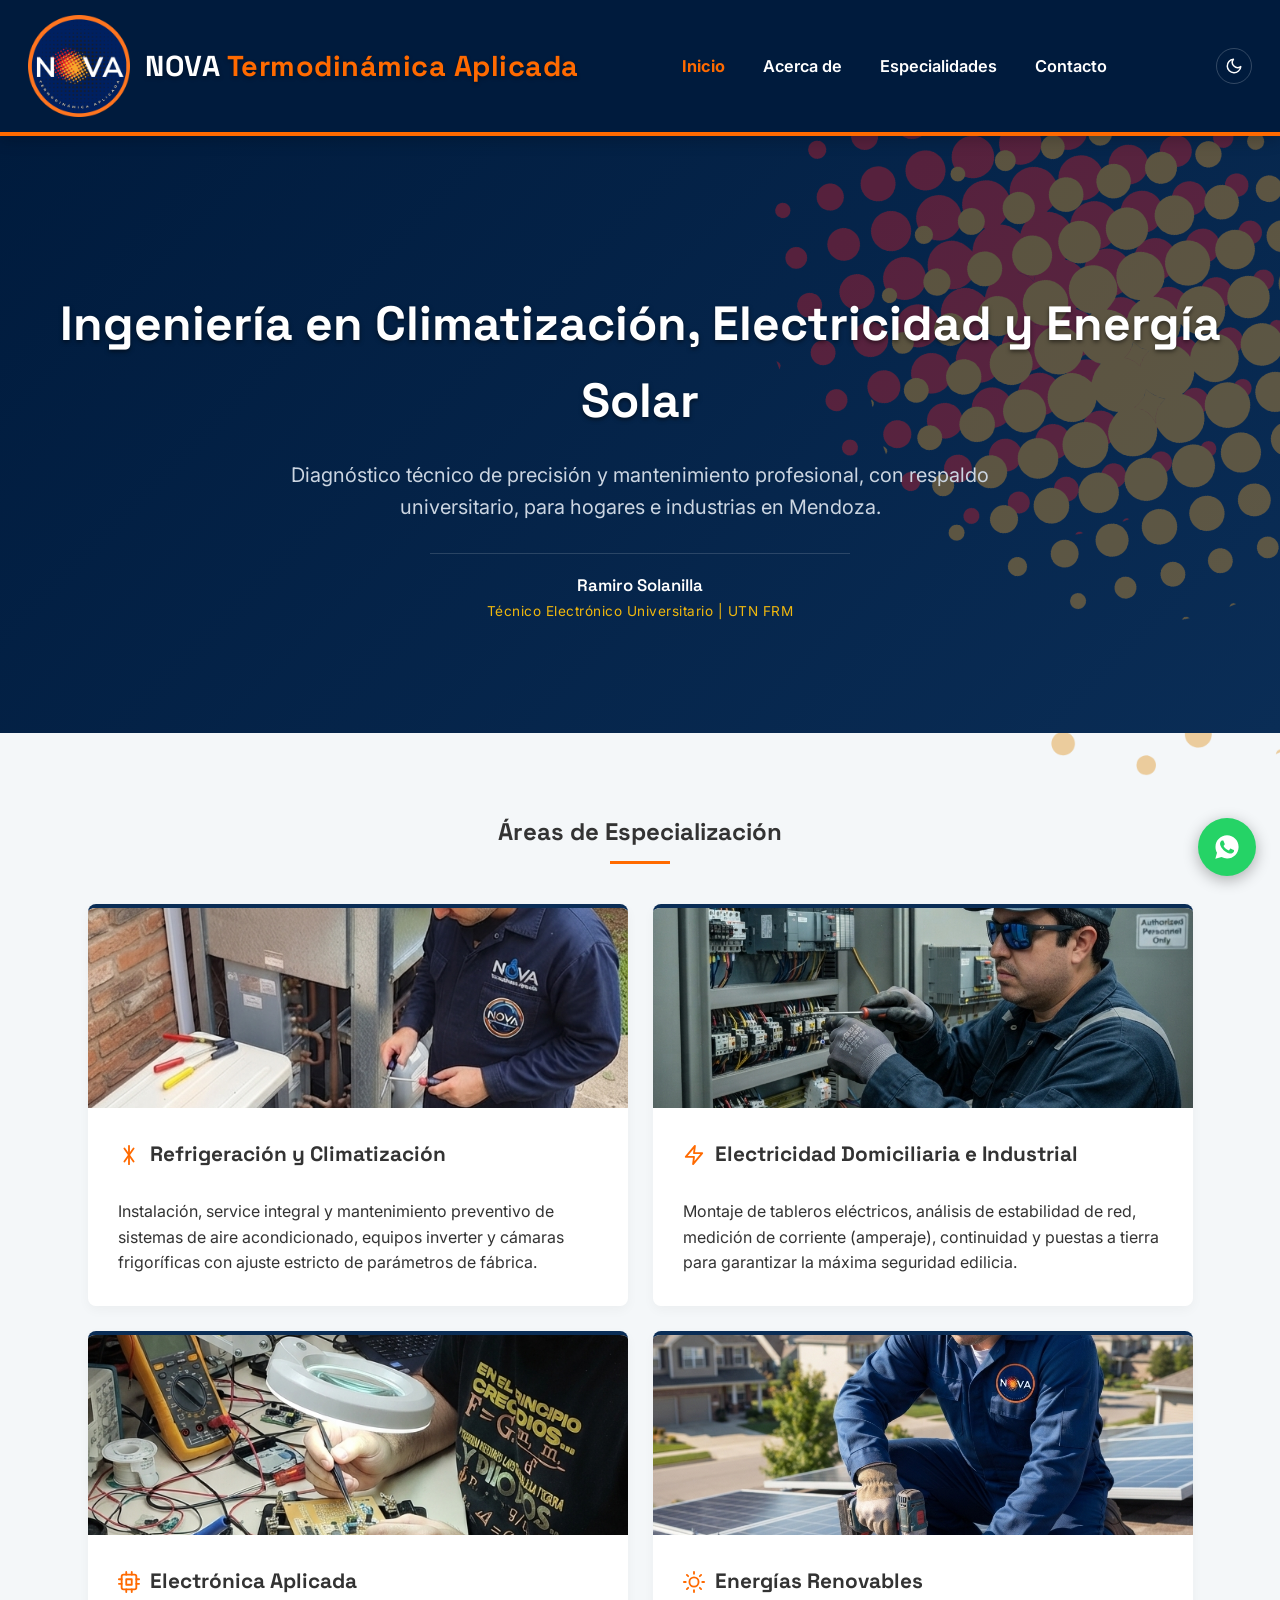
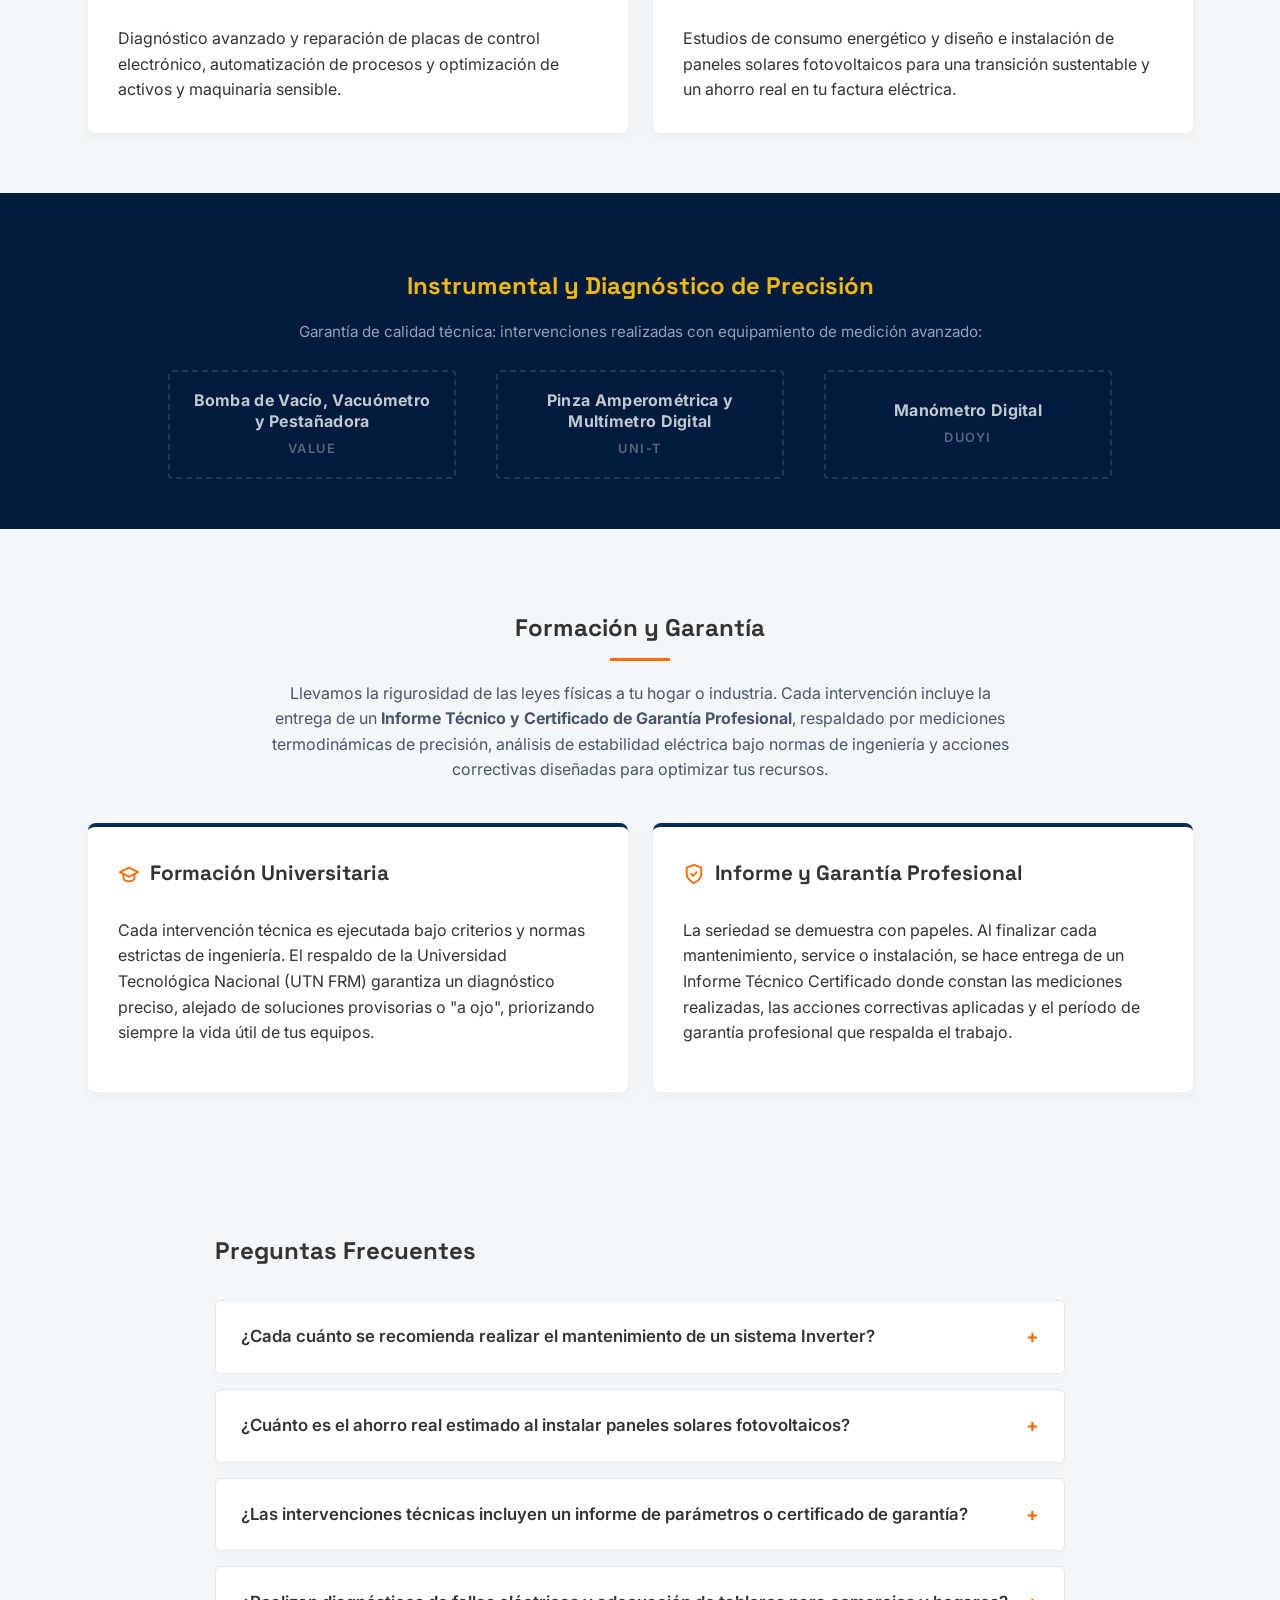
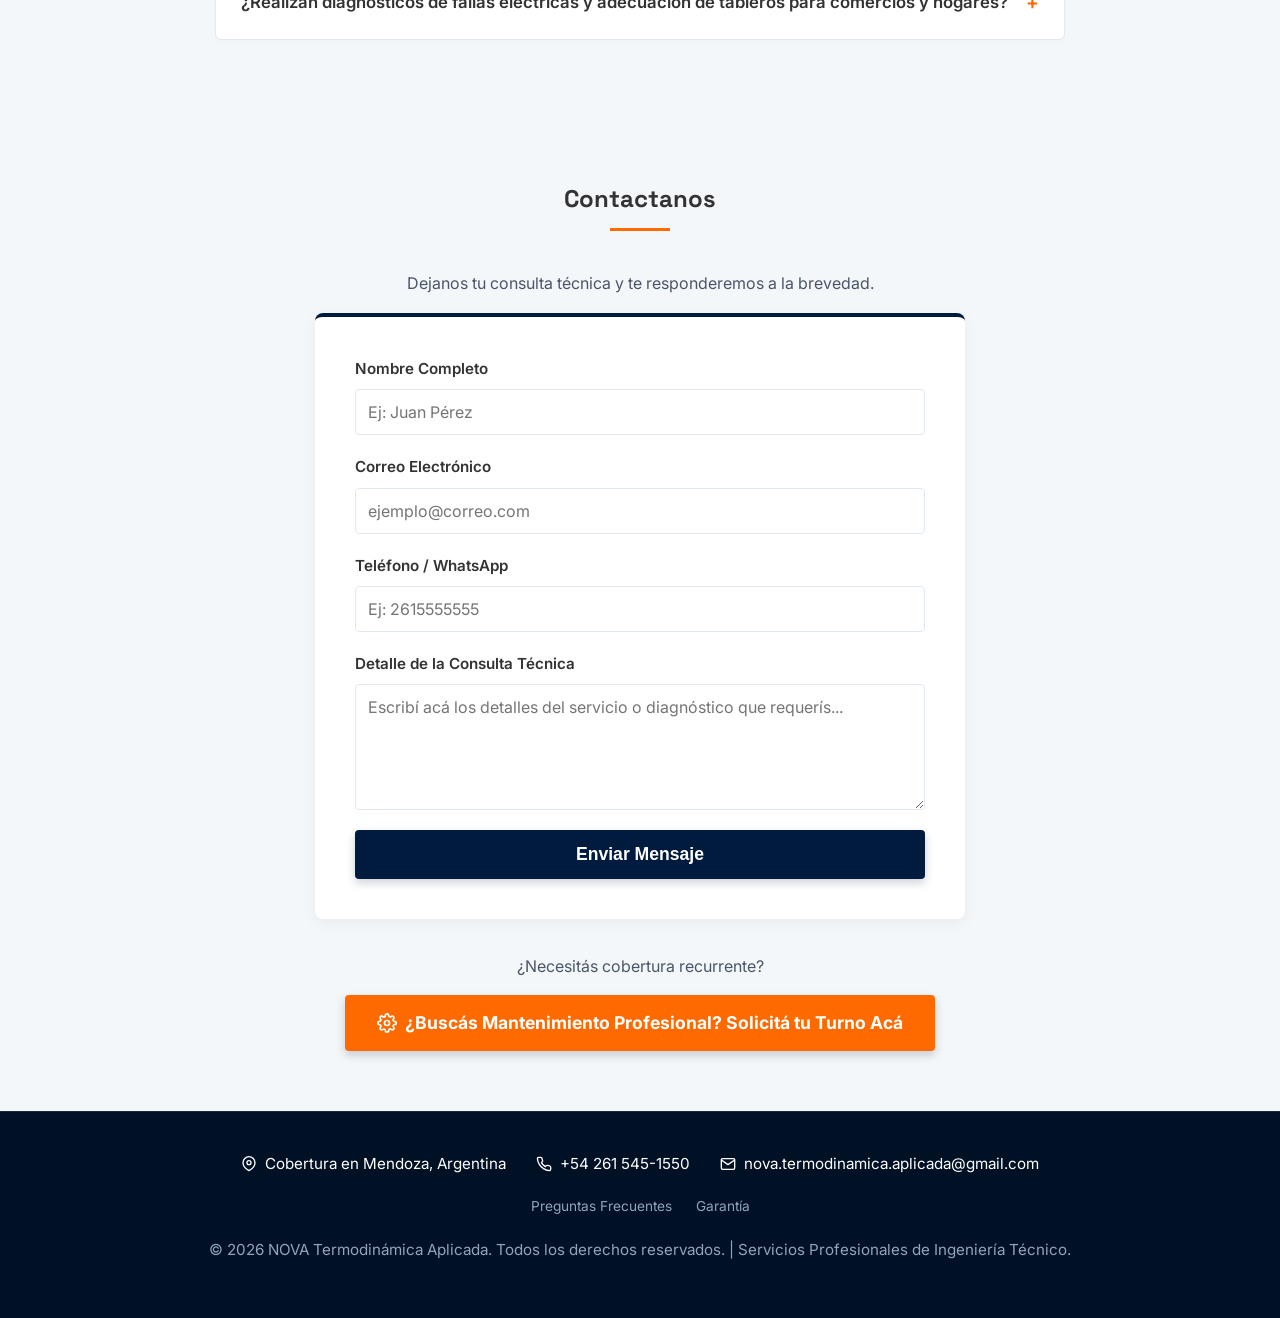
==== commit 4fb87844: "Fusionar secciones duplicadas de Garantía, Instrumental y Trabajos Unifica las 3 secciones de garant" ====
--- a/index.html
+++ b/index.html
@@ -105,45 +105,45 @@
         </div>
     </section>
 
-    <div class="badge-garantia" data-aos="fade-up">
-        <div style="max-width: 700px; margin: 0 auto;">
-            <h4 style="margin: 0 0 10px 0; color: #ff6a00; font-size: 1.1em; display: flex; align-items: center; gap: 8px; justify-content: center;">
-                <svg width="20" height="20" style="flex-shrink: 0;"><use href="#icono-clipboard-check"></use></svg> Calidad Certificada en cada Intervención
-            </h4>
-            <p style="margin: 0; font-size: 0.93em; color: var(--texto-mutado); line-height: 1.6; text-align: center;">
-                Llevamos la rigurosidad de las leyes físicas a tu hogar o industria. Cada intervención incluye la entrega de un <strong>Informe Técnico y Certificado de Garantía Profesional</strong>, respaldado por mediciones termodinámicas de precisión, análisis de estabilidad eléctrica bajo normas de ingeniería y acciones correctivas diseñadas para optimizar tus recursos.
-            </p>
-        </div>
-    </div>
-
     <section id="servicios" class="seccion">
         <h2 data-aos="fade-up">Áreas de Especialización</h2>
         <div class="servicios-grid">
-            <div class="tarjeta" data-aos="fade-up" data-aos-delay="100">
-                <h4><svg width="22" height="22" class="icono-marca"><use href="#icono-snowflake"></use></svg> Refrigeración y Climatización</h4>
-                <p>Instalación, service integral y mantenimiento preventivo de sistemas de aire acondicionado, equipos inverter y cámaras frigoríficas con ajuste estricto de parámetros de fábrica.</p>
-            </div>
-            <div class="tarjeta" data-aos="fade-up" data-aos-delay="200">
-                <h4><svg width="22" height="22" class="icono-marca"><use href="#icono-zap"></use></svg> Electricidad Domiciliaria e Industrial</h4>
-                <p>Montaje de tableros eléctricos, análisis de estabilidad de red, medición de corriente (amperaje), continuidad y puestas a tierra para garantizar la máxima seguridad edilicia.</p>
-            </div>
-            <div class="tarjeta" data-aos="fade-up" data-aos-delay="300">
-                <h4><svg width="22" height="22" class="icono-marca"><use href="#icono-cpu"></use></svg> Electrónica Aplicada</h4>
-                <p>Diagnóstico avanzado y reparación de placas de control electrónico, automatización de procesos y optimización de activos y maquinaria sensible.</p>
-            </div>
-            <div class="tarjeta" data-aos="fade-up" data-aos-delay="400">
-                <h4><svg width="22" height="22" class="icono-marca"><use href="#icono-sun"></use></svg> Energías Renovables</h4>
-                <p>Estudios de consumo energético y diseño e instalación de paneles solares fotovoltaicos para una transición sustentable y un ahorro real en tu factura eléctrica.</p>
-            </div>
-        </div>
-    </section>
-
-    <!-- Sección de Instrumental y Respaldo Técnico Unificada -->
+            <div class="tarjeta tarjeta-servicio" data-aos="fade-up" data-aos-delay="100">
+                <img src="imagenes/termo.png" alt="Service de equipo de climatización realizado por NOVA" class="tarjeta-servicio-img img-lightbox">
+                <div class="tarjeta-servicio-contenido">
+                    <h4><svg width="22" height="22" class="icono-marca"><use href="#icono-snowflake"></use></svg> Refrigeración y Climatización</h4>
+                    <p>Instalación, service integral y mantenimiento preventivo de sistemas de aire acondicionado, equipos inverter y cámaras frigoríficas con ajuste estricto de parámetros de fábrica.</p>
+                </div>
+            </div>
+            <div class="tarjeta tarjeta-servicio" data-aos="fade-up" data-aos-delay="200">
+                <img src="imagenes/tablero.png" alt="Tablero eléctrico intervenido por NOVA" class="tarjeta-servicio-img img-lightbox">
+                <div class="tarjeta-servicio-contenido">
+                    <h4><svg width="22" height="22" class="icono-marca"><use href="#icono-zap"></use></svg> Electricidad Domiciliaria e Industrial</h4>
+                    <p>Montaje de tableros eléctricos, análisis de estabilidad de red, medición de corriente (amperaje), continuidad y puestas a tierra para garantizar la máxima seguridad edilicia.</p>
+                </div>
+            </div>
+            <div class="tarjeta tarjeta-servicio" data-aos="fade-up" data-aos-delay="300">
+                <img src="imagenes/electronica.jpg" alt="Reparación de placa de control electrónico realizada por NOVA" class="tarjeta-servicio-img img-lightbox">
+                <div class="tarjeta-servicio-contenido">
+                    <h4><svg width="22" height="22" class="icono-marca"><use href="#icono-cpu"></use></svg> Electrónica Aplicada</h4>
+                    <p>Diagnóstico avanzado y reparación de placas de control electrónico, automatización de procesos y optimización de activos y maquinaria sensible.</p>
+                </div>
+            </div>
+            <div class="tarjeta tarjeta-servicio" data-aos="fade-up" data-aos-delay="400">
+                <img src="imagenes/mantenimiento.png" alt="Instalación de paneles solares fotovoltaicos por NOVA" class="tarjeta-servicio-img img-lightbox">
+                <div class="tarjeta-servicio-contenido">
+                    <h4><svg width="22" height="22" class="icono-marca"><use href="#icono-sun"></use></svg> Energías Renovables</h4>
+                    <p>Estudios de consumo energético y diseño e instalación de paneles solares fotovoltaicos para una transición sustentable y un ahorro real en tu factura eléctrica.</p>
+                </div>
+            </div>
+        </div>
+    </section>
+
     <section id="aliados" class="sponsors">
         <h3 data-aos="fade-up">Instrumental y Diagnóstico de Precisión</h3>
         <p data-aos="fade-up" data-aos-delay="100">Garantía de calidad técnica: intervenciones realizadas con equipamiento de medición avanzado:</p>
-        
-        <div class="sponsors-grid" style="margin-bottom: 50px;">
+
+        <div class="sponsors-grid">
             <div class="marca-item" data-aos="zoom-in" data-aos-delay="200">
                 <span class="marca-item-nombre">Bomba de Vacío, Vacuómetro y Pestañadora</span>
                 <span class="marca-item-marca">Value</span>
@@ -157,74 +157,23 @@
                 <span class="marca-item-marca">Duoyi</span>
             </div>
         </div>
-
-        <!-- Bloque de Compromiso y Garantía adaptado al fondo oscuro -->
-        <div id="garantia" style="max-width: 1100px; margin: 0 auto; border-top: 1px solid rgba(255,255,255,0.1); padding-top: 50px;">
-            <h4 data-aos="fade-up" style="color: #f1b80e; font-size: 1.6em; margin-top: 0; margin-bottom: 10px;">Garantía y Seguridad en Mendoza</h4>
-            <p data-aos="fade-up" data-aos-delay="100" style="color: #94a3b8; max-width: 700px; margin: 0 auto 40px auto; font-size: 0.95em;">
-                Por qué contratar un servicio con respaldo de ingeniería y rigurosidad universitaria.
-            </p>
-
-            <div class="testimonios-grid" style="margin-top: 0;">
-                
-                <div class="tarjeta-testimonio" data-aos="fade-up" data-aos-delay="150" style="background: rgba(255,255,255,0.03); border-color: rgba(255,255,255,0.08);">
-                    <div>
-                        <h4 style="margin: 0 0 15px 0; color: #ffffff; font-size: 1.2em; display: flex; align-items: center; gap: 8px;"><svg width="20" height="20"><use href="#icono-graduation-cap"></use></svg> Formación Universitaria</h4>
-                        <p class="texto-testimonio" style="font-style: normal; text-align: justify; color: #cbd5e1; margin-bottom: 0; font-size: 0.92rem; line-height: 1.6;">
-                            Cada intervención técnica es ejecutada bajo criterios y normas estrictas de ingeniería. El respaldo de la Universidad Tecnológica Nacional (UTN) garantiza un diagnóstico preciso, alejado de soluciones provisorias o "a ojo", priorizando siempre la vida útil de tus equipos.
-                        </p>
-                    </div>
-                </div>
-
-                <div class="tarjeta-testimonio" data-aos="fade-up" data-aos-delay="250" style="background: rgba(255,255,255,0.03); border-color: rgba(255,255,255,0.08);">
-                    <div>
-                        <h4 style="margin: 0 0 15px 0; color: #ffffff; font-size: 1.2em; display: flex; align-items: center; gap: 8px;"><svg width="20" height="20"><use href="#icono-search"></use></svg> Instrumental de Precisión</h4>
-                        <p class="texto-testimonio" style="font-style: normal; text-align: justify; color: #cbd5e1; margin-bottom: 0; font-size: 0.92rem; line-height: 1.6;">
-                            Trabajamos con equipamiento de medición avanzado y calibrado (pinzas amperométricas, analizadores digitales y manómetros de alta tecnología). Esto nos permite medir con exactitud los parámetros físicos y eléctricos reales, asegurando que los sistemas queden funcionando en sus valores óptimos de fábrica.
-                        </p>
-                    </div>
-                </div>
-
-                <div class="tarjeta-testimonio" data-aos="fade-up" data-aos-delay="350" style="background: rgba(255,255,255,0.03); border-color: rgba(255,255,255,0.08);">
-                    <div>
-                        <h4 style="margin: 0 0 15px 0; color: #ffffff; font-size: 1.2em; display: flex; align-items: center; gap: 8px;"><svg width="20" height="20"><use href="#icono-shield-check"></use></svg> Informe y Garantía</h4>
-                        <p class="texto-testimonio" style="font-style: normal; text-align: justify; color: #cbd5e1; margin-bottom: 0; font-size: 0.92rem; line-height: 1.6;">
-                            La seriedad se demuestra con papeles. Al finalizar cada mantenimiento, service o instalación, se hace entrega de un Informe Técnico Certificado donde constan las mediciones realizadas, las acciones correctivas aplicadas y el período de garantía profesional que respalda el trabajo.
-                        </p>
-                    </div>
-                </div>
-
-            </div>
-        </div>
-    </section>
-
-    <section id="galeria" class="seccion-galeria">
-        <h2 data-aos="fade-up">Mis Trabajos e Instalaciones</h2>
-        <p class="subtitulo-galeria" data-aos="fade-up" data-aos-delay="100">Una muestra de los servicios y diagnósticos técnicos realizados.</p>
-
-        <div class="contenedor-grid">
-            <div class="tarjeta-foto" data-aos="fade-up" data-aos-delay="100">
-                <img src="imagenes/mantenimiento.png" alt="Mantenimiento de Sistemas" class="img-lightbox">
-                <div class="info-foto">
-                    <h3>Mantenimiento de Sistemas</h3>
-                    <p>Diagnóstico de presión y optimización energética.</p>
-                </div>
-            </div>
-            <div class="tarjeta-foto" data-aos="fade-up" data-aos-delay="250">
-                <img src="imagenes/tablero.png" alt="Estabilidad Eléctrica" class="img-lightbox">
-                <div class="info-foto">
-                    <h3>Estabilidad Eléctrica</h3>
-                    <p>Tableros de comando y control automatizado.</p>
-                </div>
-            </div>
-            <div class="tarjeta-foto" data-aos="fade-up" data-aos-delay="400">
-                <img src="imagenes/termo.png" alt="Termodinámica Aplicada" class="img-lightbox">
-                <div class="info-foto">
-                    <h3>Termodinámica Aplicada</h3>
-                    <p>Intervención y service de equipos de alta eficiencia.</p>
-                </div>
-            </div>
-        </div> 
+    </section>
+
+    <section id="garantia" class="seccion">
+        <h2 data-aos="fade-up">Formación y Garantía</h2>
+        <p data-aos="fade-up" data-aos-delay="100" style="text-align: center; max-width: 750px; margin: -20px auto 40px auto; color: var(--texto-mutado); line-height: 1.6;">
+            Llevamos la rigurosidad de las leyes físicas a tu hogar o industria. Cada intervención incluye la entrega de un <strong>Informe Técnico y Certificado de Garantía Profesional</strong>, respaldado por mediciones termodinámicas de precisión, análisis de estabilidad eléctrica bajo normas de ingeniería y acciones correctivas diseñadas para optimizar tus recursos.
+        </p>
+        <div class="servicios-grid">
+            <div class="tarjeta" data-aos="fade-up" data-aos-delay="150">
+                <h4><svg width="22" height="22" class="icono-marca"><use href="#icono-graduation-cap"></use></svg> Formación Universitaria</h4>
+                <p>Cada intervención técnica es ejecutada bajo criterios y normas estrictas de ingeniería. El respaldo de la Universidad Tecnológica Nacional (UTN FRM) garantiza un diagnóstico preciso, alejado de soluciones provisorias o "a ojo", priorizando siempre la vida útil de tus equipos.</p>
+            </div>
+            <div class="tarjeta" data-aos="fade-up" data-aos-delay="250">
+                <h4><svg width="22" height="22" class="icono-marca"><use href="#icono-shield-check"></use></svg> Informe y Garantía Profesional</h4>
+                <p>La seriedad se demuestra con papeles. Al finalizar cada mantenimiento, service o instalación, se hace entrega de un Informe Técnico Certificado donde constan las mediciones realizadas, las acciones correctivas aplicadas y el período de garantía profesional que respalda el trabajo.</p>
+            </div>
+        </div>
     </section>
 
     <section id="faq" class="seccion-faq">
--- a/styles.css
+++ b/styles.css
@@ -207,19 +207,6 @@
         .hero-firma-nombre { font-family: 'Space Grotesk', 'Segoe UI', sans-serif; font-weight: 600; font-size: 1.05em; color: #ffffff; }
         .hero-firma-titulo { font-size: 0.85em; color: #f1b80e; letter-spacing: 0.5px; }
 
-        .badge-garantia {
-            background: var(--fondo-tarjeta);
-            border-left: 5px solid #ff6a00;
-            padding: 30px;
-            max-width: 1000px;
-            margin: -40px auto 40px auto;
-            border-radius: 4px;
-            box-shadow: 0 8px 20px rgba(0,0,0,0.1);
-            position: relative;
-            z-index: 10;
-            transition: background-color 0.3s;
-        }
-
         .seccion { padding: 60px 20px; max-width: 1200px; margin: auto; position: relative; z-index: 2; }
         .seccion h2 { text-align: center; color: var(--texto-principal); margin-bottom: 40px; position: relative; }
         .seccion h2::after { content: ''; display: block; width: 60px; height: 3px; background: #ff6a00; margin: 10px auto 0 auto; }
@@ -240,6 +227,12 @@
         .tarjeta:hover { transform: translateY(-5px); border-top-color: #ff6a00; box-shadow: 0 10px 25px rgba(0,0,0,0.08); }
         .tarjeta h4 { color: var(--texto-principal); font-size: 1.3em; margin-top: 0; display: flex; align-items: center; gap: 10px; }
         .icono-marca { color: #ff6a00; flex-shrink: 0; }
+
+        .tarjeta-servicio { padding: 0; overflow: hidden; }
+        .tarjeta-servicio-img { width: 100%; height: 200px; object-fit: cover; display: block; cursor: pointer; }
+        .tarjeta-servicio-contenido { padding: 30px; }
+        .tarjeta-servicio-contenido h4 { margin-top: 0; }
+        .tarjeta-servicio-contenido p { margin-bottom: 0; }
         svg { vertical-align: middle; }
 
         .sponsors { background: #001b3d; color: #ffffff; text-align: center; padding: 50px 20px; overflow: hidden; }
@@ -268,26 +261,6 @@
         .footer-links { display: flex; justify-content: center; gap: 24px; flex-wrap: wrap; margin-bottom: 20px; }
         .footer-links a { color: #94a3b8; text-decoration: none; font-size: 0.9em; transition: color 0.2s; }
         .footer-links a:hover { color: #ff6a00; }
-
-        .seccion-galeria { padding: 60px 20px; text-align: center; background-color: var(--gris-claro); transition: background-color 0.3s; }
-        .seccion-galeria h2 { color: var(--texto-principal); font-size: 1.8rem; margin-bottom: 8px; font-weight: bold; }
-        .subtitulo-galeria { color: var(--texto-mutado); font-size: 1rem; margin-bottom: 40px; }
-
-        .contenedor-grid { display: grid; grid-template-columns: repeat(auto-fit, minmax(280px, 1fr)); gap: 30px; max-width: 1100px; margin: 0 auto; }
-        
-        .tarjeta-foto { 
-            background: var(--fondo-tarjeta); 
-            border-radius: 8px; 
-            overflow: hidden; 
-            box-shadow: 0 4px 15px rgba(0, 0, 0, 0.06); 
-            transition: transform 0.3s ease, box-shadow 0.3s ease; 
-            cursor: pointer; 
-        }
-        .tarjeta-foto:hover { transform: translateY(-6px); box-shadow: 0 10px 25px rgba(0, 0, 0, 0.12); }
-        .tarjeta-foto img { width: 100%; height: 220px; object-fit: cover; display: block; }
-        .info-foto { padding: 20px; text-align: left; }
-        .info-foto h3 { color: var(--texto-principal); font-size: 1.2rem; margin-bottom: 6px; font-weight: bold; }
-        .info-foto p { color: var(--texto-mutado); font-size: 0.95rem; line-height: 1.4; }
 
         /* Estilos de la Sección FAQ (Acordeón) */
         .seccion-faq {
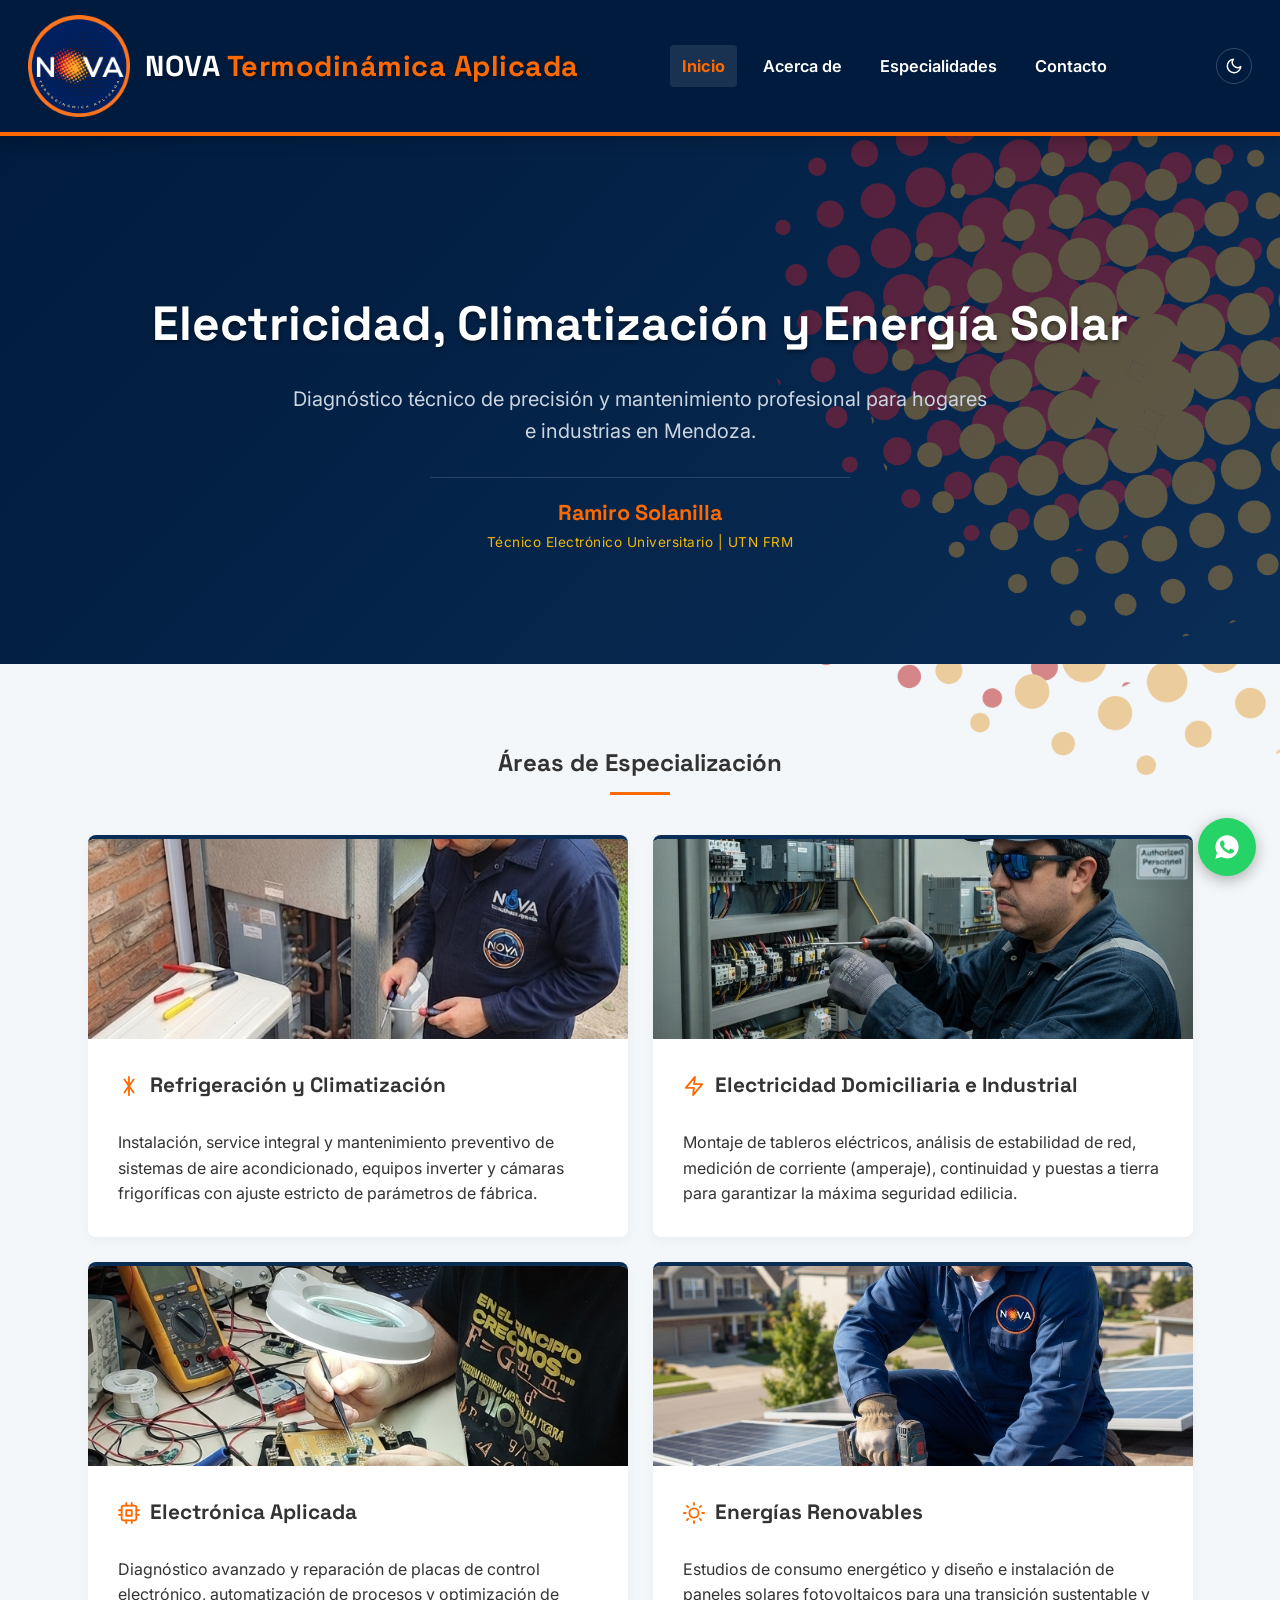
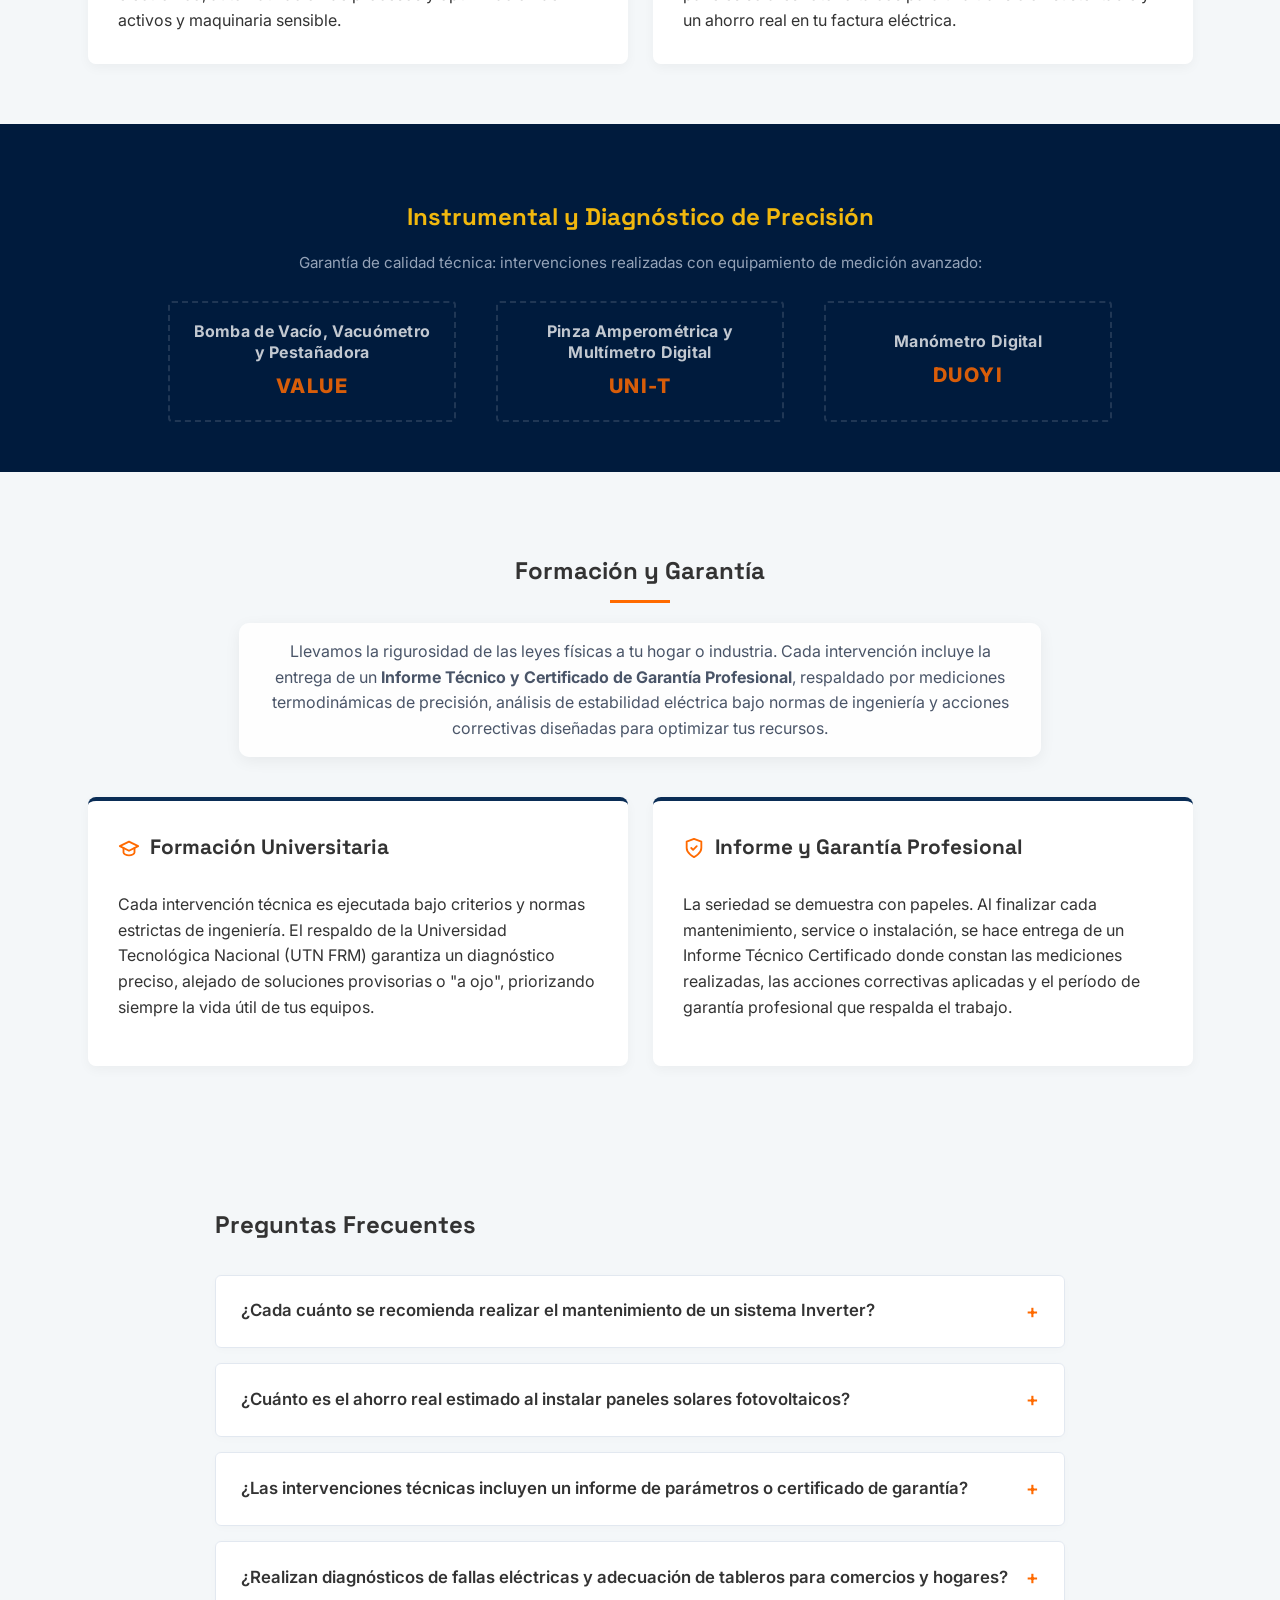
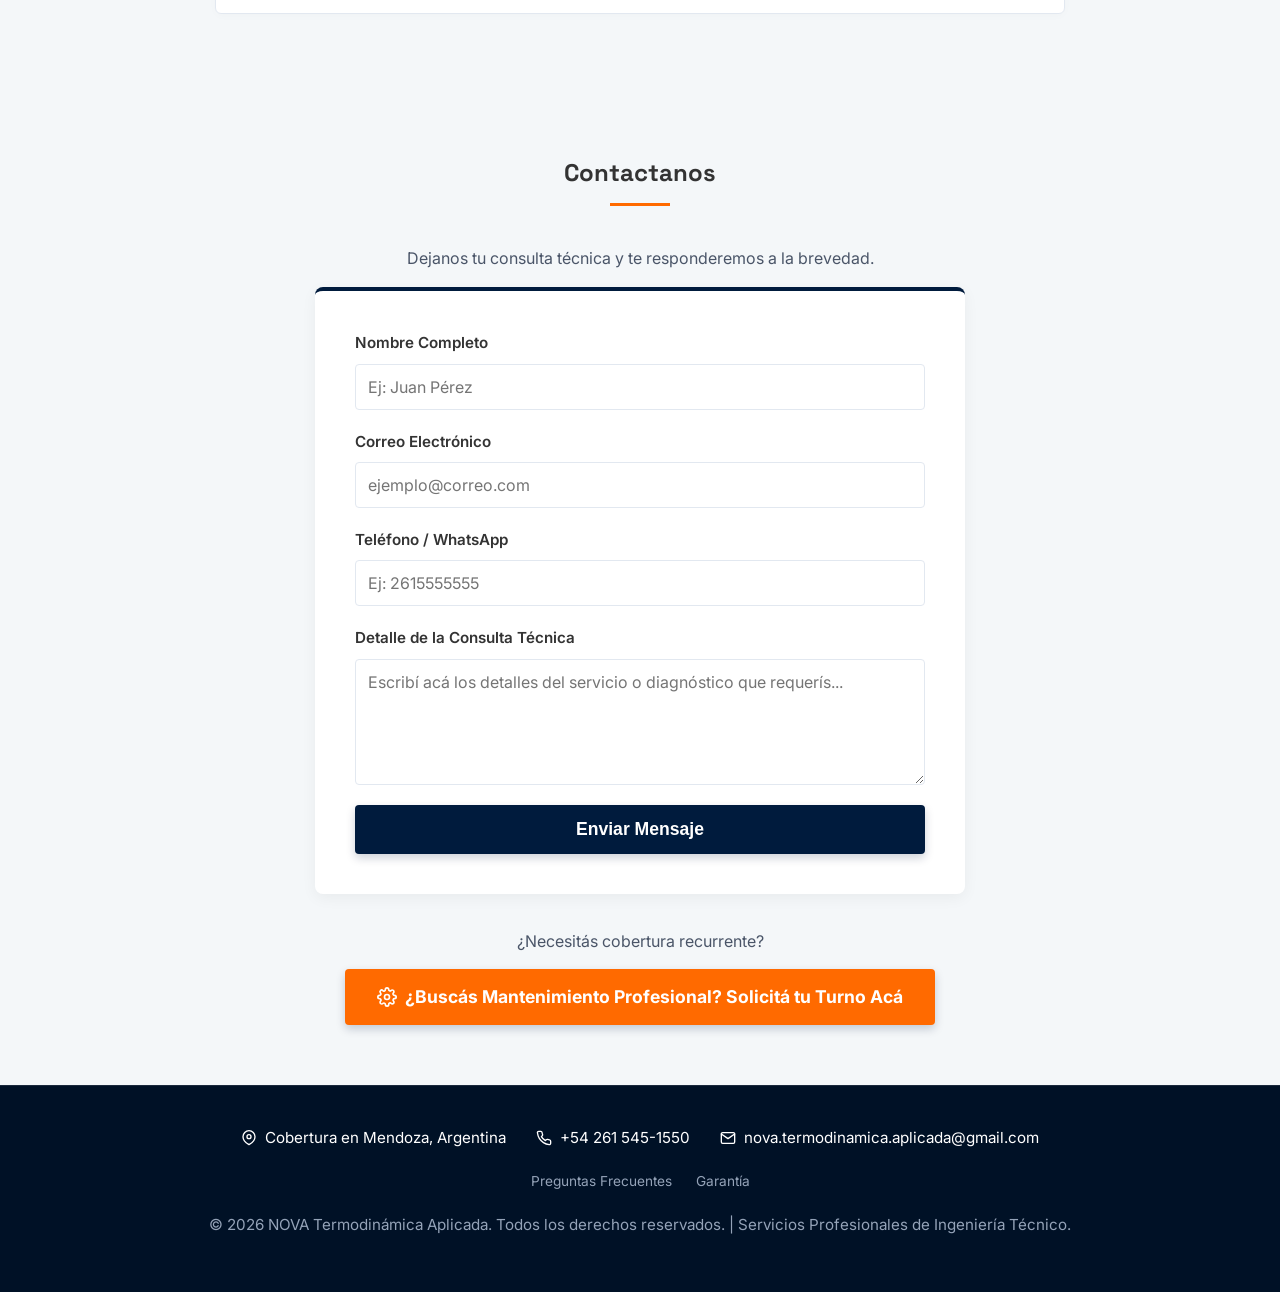
==== commit c6670312: "Mejoras de menú, hero, firma y sección de instrumentos - Homogeneizar estados hover/focus/active del" ====
--- a/index.html
+++ b/index.html
@@ -97,8 +97,8 @@
     </header>
 
     <section id="inicio" class="hero">
-        <h2>Ingeniería en Climatización, Electricidad y Energía Solar</h2>
-        <p>Diagnóstico técnico de precisión y mantenimiento profesional, con respaldo universitario, para hogares e industrias en Mendoza.</p>
+        <h2>Electricidad, Climatización y Energía Solar</h2>
+        <p>Diagnóstico técnico de precisión y mantenimiento profesional para hogares e industrias en Mendoza.</p>
         <div class="hero-firma">
             <span class="hero-firma-nombre">Ramiro Solanilla</span>
             <span class="hero-firma-titulo">Técnico Electrónico Universitario | UTN FRM</span>
@@ -161,7 +161,7 @@
 
     <section id="garantia" class="seccion">
         <h2 data-aos="fade-up">Formación y Garantía</h2>
-        <p data-aos="fade-up" data-aos-delay="100" style="text-align: center; max-width: 750px; margin: -20px auto 40px auto; color: var(--texto-mutado); line-height: 1.6;">
+        <p data-aos="fade-up" data-aos-delay="100" class="parrafo-legible">
             Llevamos la rigurosidad de las leyes físicas a tu hogar o industria. Cada intervención incluye la entrega de un <strong>Informe Técnico y Certificado de Garantía Profesional</strong>, respaldado por mediciones termodinámicas de precisión, análisis de estabilidad eléctrica bajo normas de ingeniería y acciones correctivas diseñadas para optimizar tus recursos.
         </p>
         <div class="servicios-grid">
--- a/styles.css
+++ b/styles.css
@@ -124,8 +124,14 @@
             padding: 8px 12px;
             border-radius: 4px;
         }
-        nav a:hover { color: var(--azul-oscuro); background-color: #ffffff; }
-        nav a.activo { color: #ff6a00; font-weight: 700; }
+        nav a:hover,
+        nav a:focus,
+        nav a:active,
+        nav a.activo {
+            color: #ff6a00;
+            background-color: rgba(255, 255, 255, 0.1);
+            font-weight: 700;
+        }
 
         .btn-modo-oscuro {
             background: transparent;
@@ -204,12 +210,31 @@
             position: relative;
             z-index: 2;
         }
-        .hero-firma-nombre { font-family: 'Space Grotesk', 'Segoe UI', sans-serif; font-weight: 600; font-size: 1.05em; color: #ffffff; }
+        .hero-firma-nombre { font-family: 'Space Grotesk', 'Segoe UI', sans-serif; font-weight: 700; font-size: 1.35em; color: #ff6a00; }
         .hero-firma-titulo { font-size: 0.85em; color: #f1b80e; letter-spacing: 0.5px; }
 
         .seccion { padding: 60px 20px; max-width: 1200px; margin: auto; position: relative; z-index: 2; }
         .seccion h2 { text-align: center; color: var(--texto-principal); margin-bottom: 40px; position: relative; }
         .seccion h2::after { content: ''; display: block; width: 60px; height: 3px; background: #ff6a00; margin: 10px auto 0 auto; }
+
+        /* Placa semitransparente para textos que caen sobre el fondo decorativo
+           (Fondo.png), evitando que los círculos de color tapen la legibilidad. */
+        .parrafo-legible {
+            display: block;
+            width: fit-content;
+            max-width: 750px;
+            margin: -20px auto 40px auto;
+            background: rgba(255, 255, 255, 0.85);
+            padding: 16px 26px;
+            border-radius: 10px;
+            box-shadow: 0 4px 16px rgba(0,0,0,0.06);
+            color: var(--texto-mutado);
+            line-height: 1.6;
+            text-align: center;
+        }
+        body.dark-mode .parrafo-legible {
+            background: rgba(11, 19, 41, 0.85);
+        }
 
         .servicios-grid { display: flex; flex-wrap: wrap; gap: 25px; justify-content: center; }
         .tarjeta { 
@@ -252,7 +277,7 @@
             text-align: center;
         }
         .marca-item-nombre { font-size: 1em; font-weight: 700; letter-spacing: 0.3px; line-height: 1.35; color: rgba(255,255,255,0.9); }
-        .marca-item-marca { font-size: 0.8em; font-weight: 600; letter-spacing: 1.5px; text-transform: uppercase; color: rgba(255,255,255,0.4); }
+        .marca-item-marca { font-size: 1.25em; font-weight: 800; letter-spacing: 1.5px; text-transform: uppercase; color: #ff6a00; }
 
         footer { background: #001126; color: #94a3b8; text-align: center; padding: 40px 20px; font-size: 0.95em; border-top: 1px solid rgba(255,255,255,0.1); position: relative; z-index: 10; }
         .info-contacto { display: flex; justify-content: center; gap: 30px; flex-wrap: wrap; margin-bottom: 20px; color: #ffffff; }
@@ -520,10 +545,10 @@
                 display: flex;
                 flex-wrap: nowrap;
                 justify-content: center;
-                gap: 4px;
+                gap: 3px;
                 width: 100%;
             }
-            nav a { margin: 0; padding: 6px 6px; font-size: 0.72em; background: rgba(255, 255, 255, 0.05); border-radius: 4px; white-space: nowrap; }
+            nav a { margin: 0; padding: 8px 6px; font-size: clamp(0.72em, 3.1vw, 0.95em); background: rgba(255, 255, 255, 0.05); border-radius: 4px; white-space: nowrap; }
 
             .btn-modo-oscuro {
                 position: absolute;
